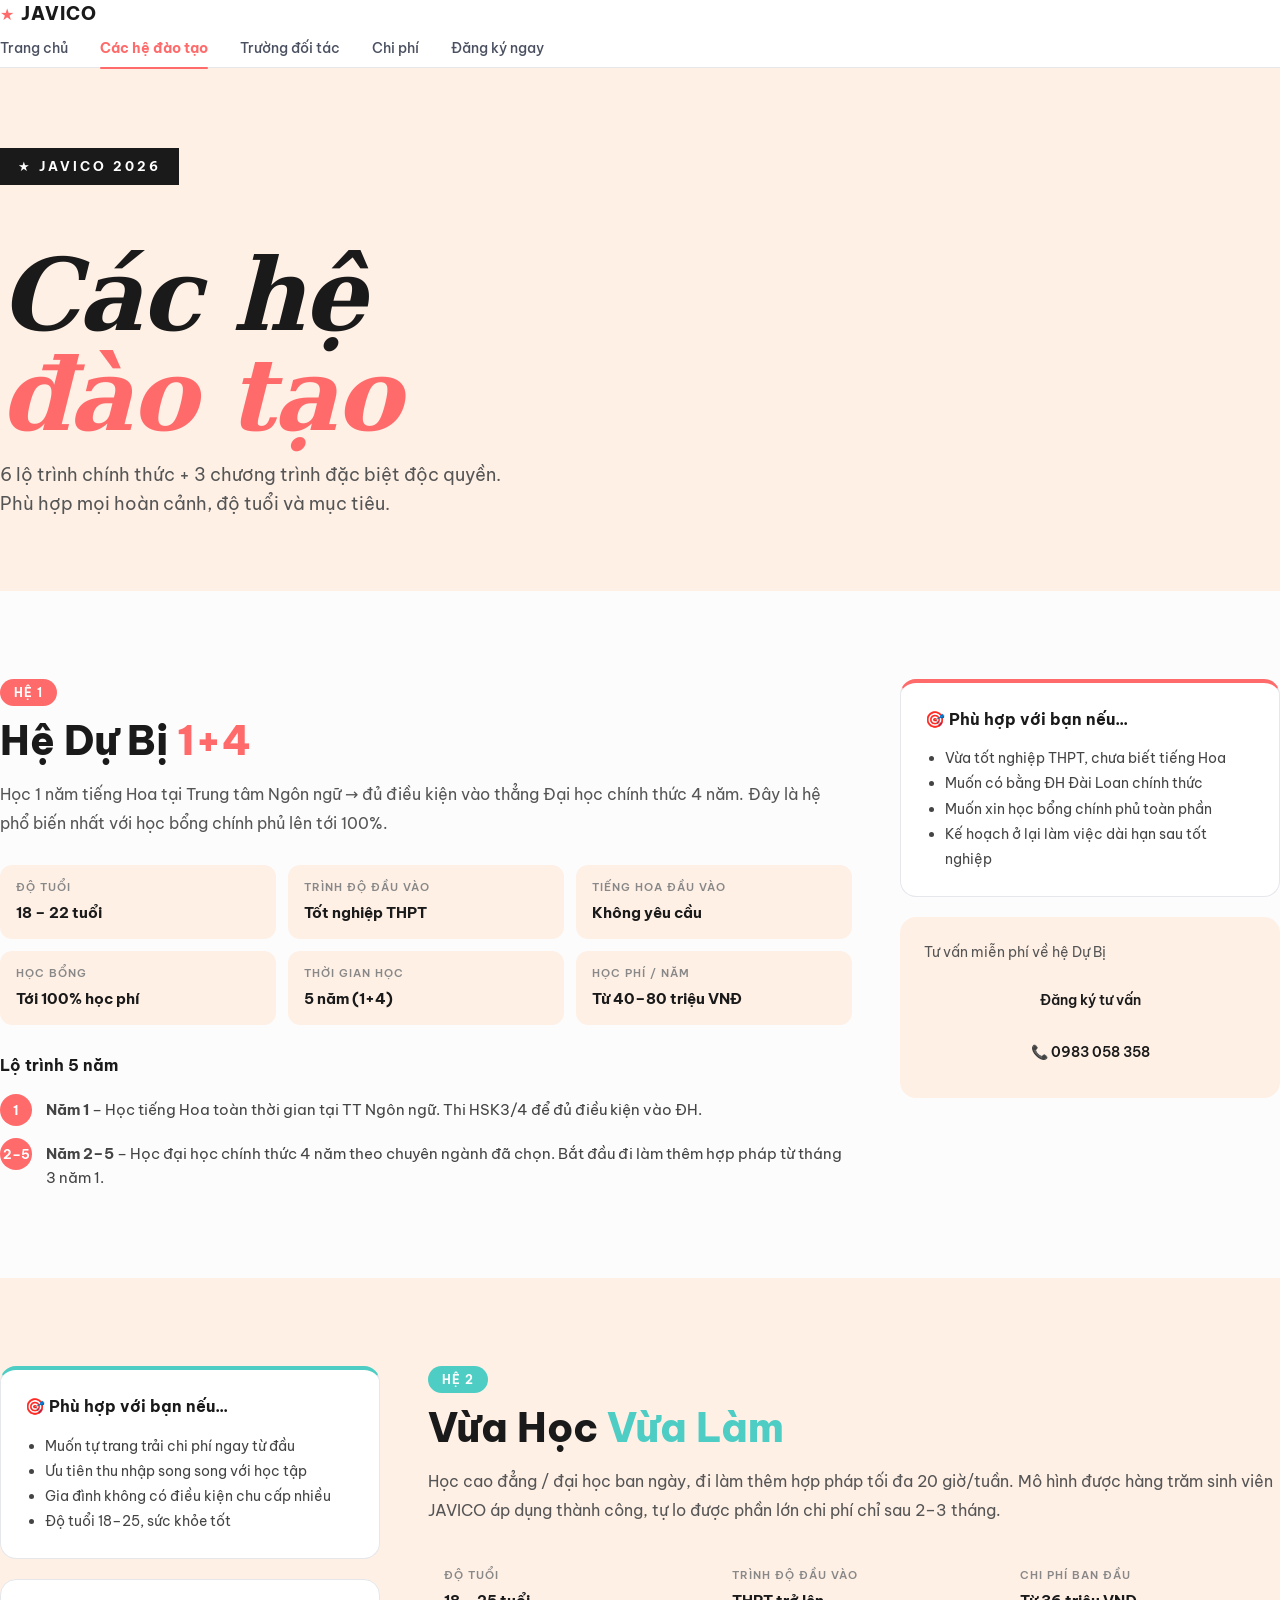
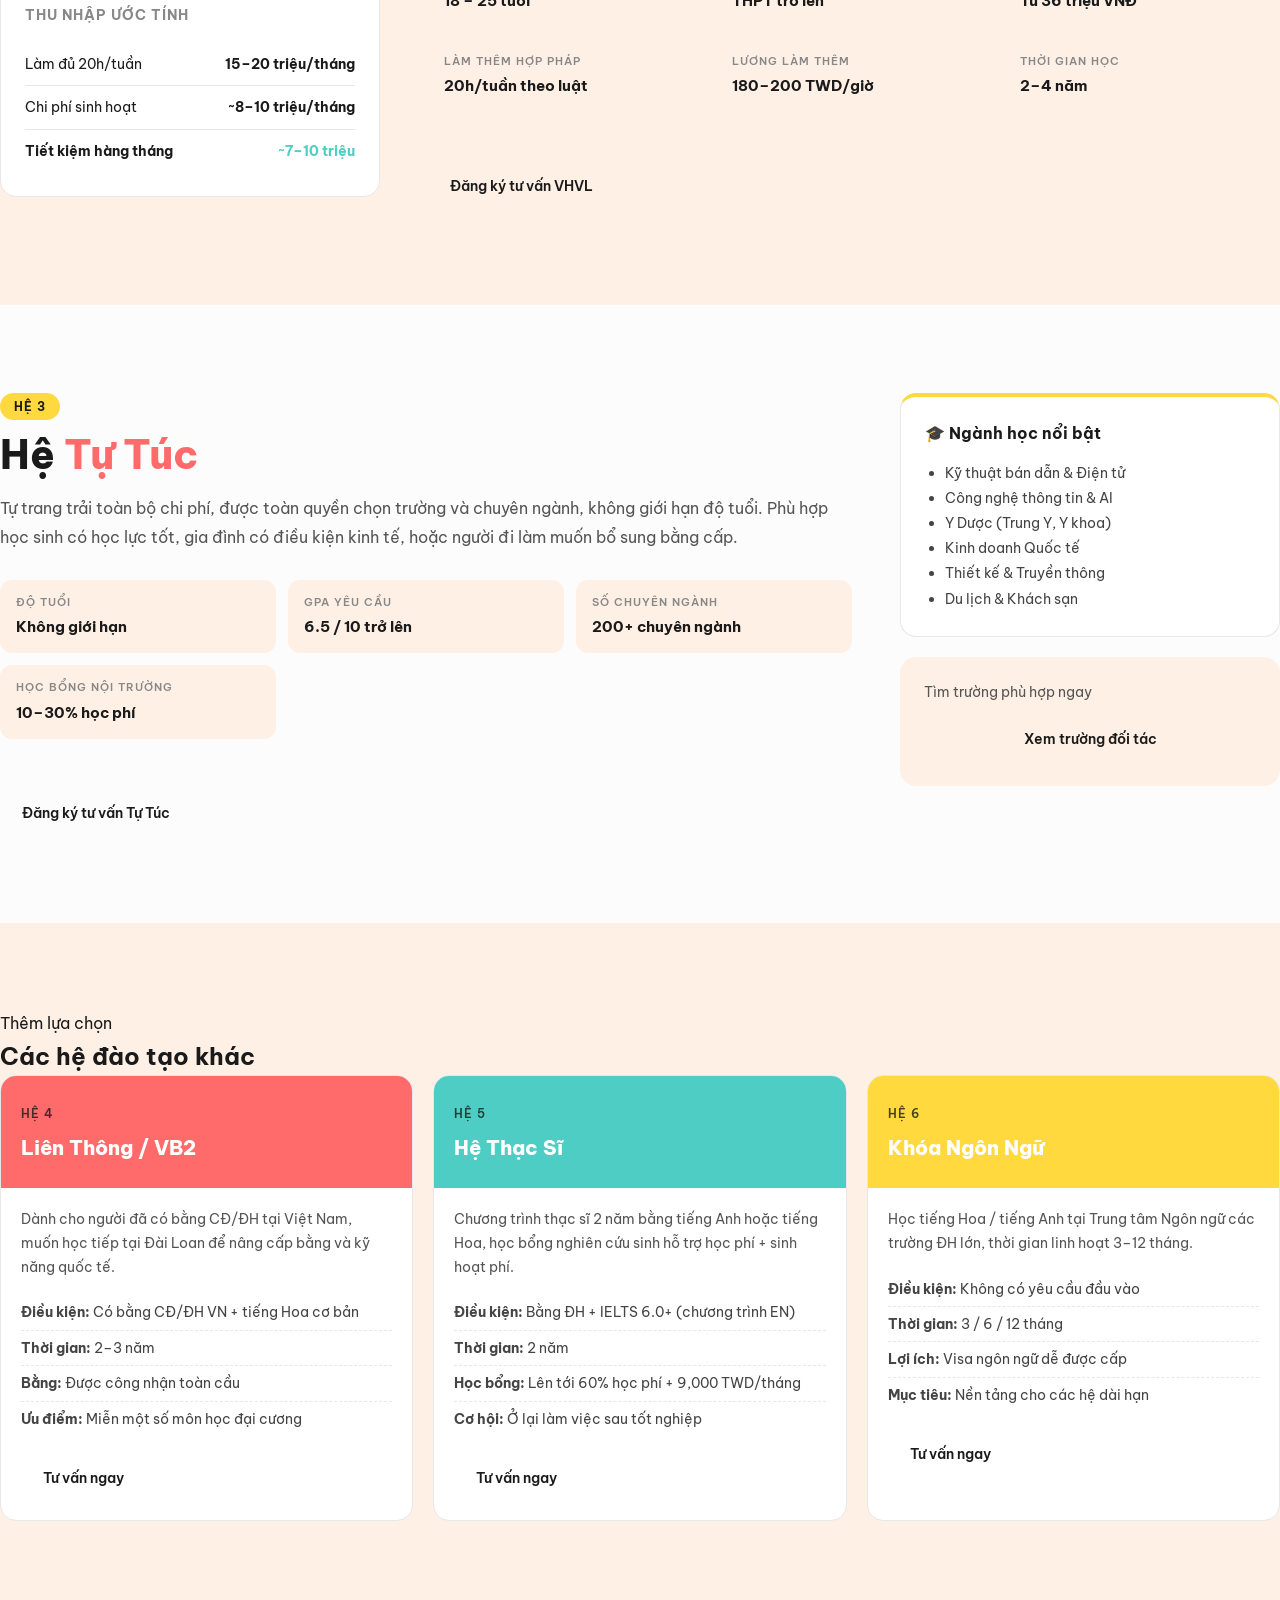
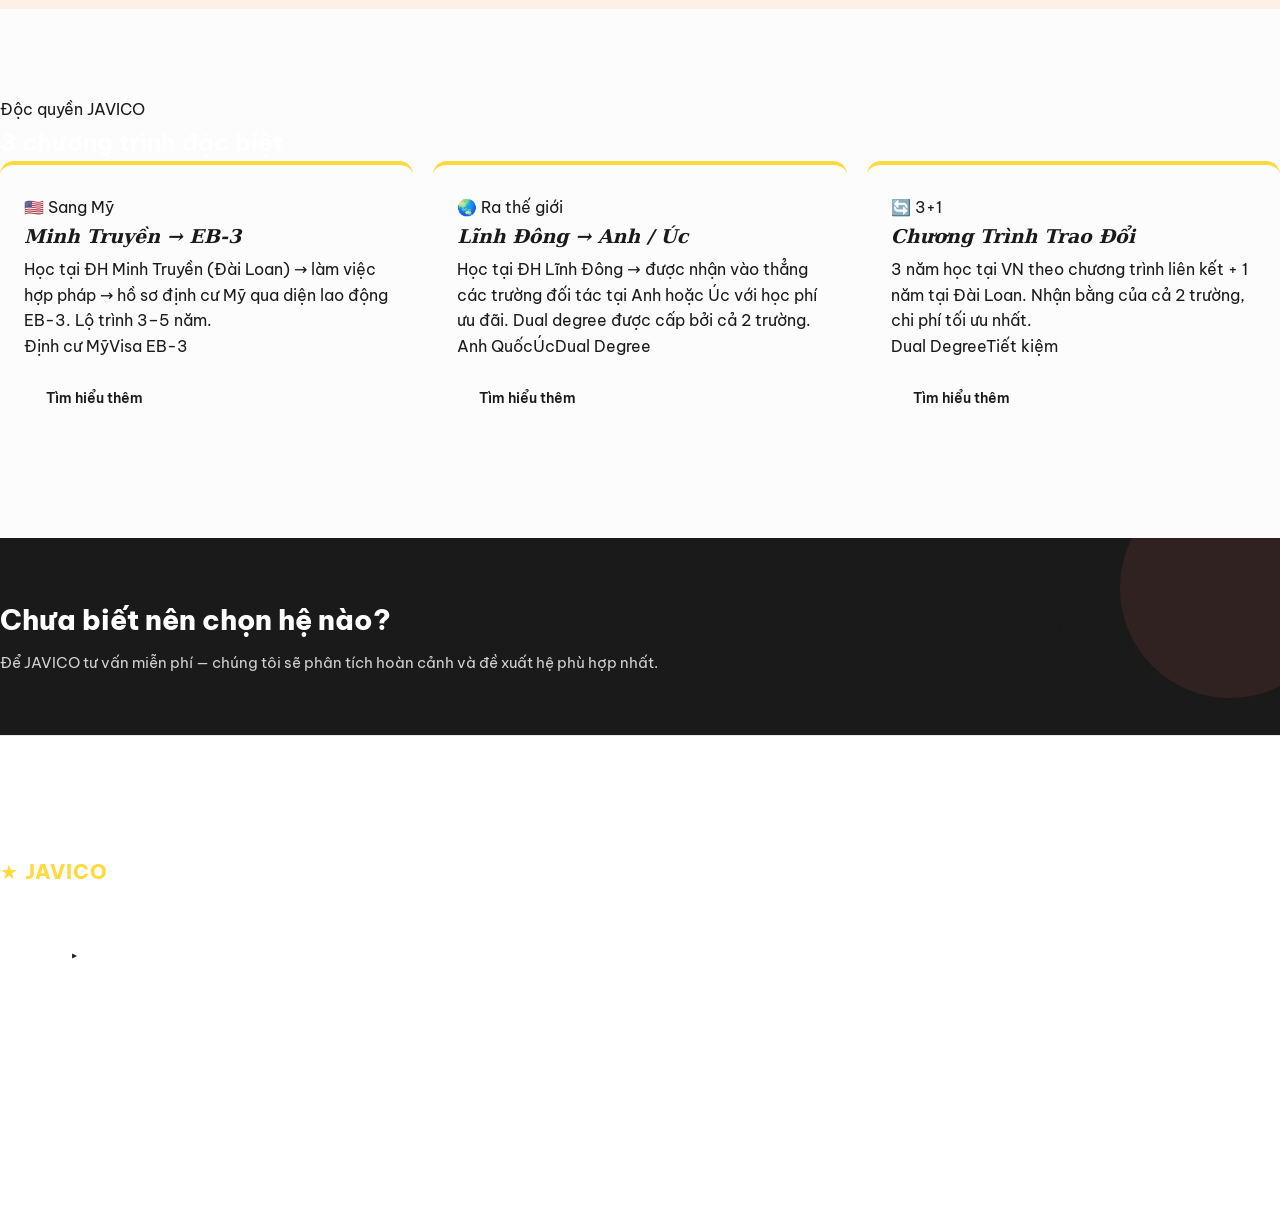
==== cac-he.html @ 0a1f1443 "init: javico tienganh static site" ====
<!DOCTYPE html>
<html lang="vi">
<head>
<meta charset="UTF-8">
<meta name="viewport" content="width=device-width, initial-scale=1.0">
<title>Các Hệ Đào Tạo Du Học Đài Loan – JAVICO</title>
<meta name="description" content="6 hệ đào tạo du học Đài Loan: Dự Bị 1+4, Vừa Học Vừa Làm, Tự Túc, Liên Thông, Thạc Sĩ, Ngôn Ngữ. Tư vấn miễn phí tại JAVICO.">
<link rel="preconnect" href="https://fonts.googleapis.com">
<link rel="preconnect" href="https://fonts.gstatic.com" crossorigin>
<link href="https://fonts.googleapis.com/css2?family=Be+Vietnam+Pro:ital,wght@0,400;0,500;0,600;0,700;0,800;1,700;1,800&display=swap" rel="stylesheet">
<link rel="stylesheet" href="/css/style.css">
</head>
<body>

<header id="site-nav" class="nav"></header>

<!-- PAGE HERO -->
<section class="page-hero">
  <div class="deco-circle deco-coral" style="width:320px;height:320px;opacity:0.35;"></div>
  <div class="deco-circle deco-mint" style="width:260px;height:260px;opacity:0.3;"></div>
  <div class="container page-hero-inner">
    <div class="badge-top">★ JAVICO 2026</div>
    <h1 class="page-hero-title">Các hệ<br><em>đào tạo</em></h1>
    <p class="page-hero-sub">6 lộ trình chính thức + 3 chương trình đặc biệt độc quyền.<br>Phù hợp mọi hoàn cảnh, độ tuổi và mục tiêu.</p>
  </div>
</section>

<!-- ============================================================
     HỆ DỰ BỊ 1+4
============================================================ -->
<section class="section" id="du-bi">
  <div class="container">
    <div class="he-detail-grid">
      <div class="he-detail-content">
        <div class="he-badge" style="background:var(--coral);color:white;">Hệ 1</div>
        <h2 class="he-title">Hệ Dự Bị <span style="color:var(--coral);">1+4</span></h2>
        <p class="he-desc">Học 1 năm tiếng Hoa tại Trung tâm Ngôn ngữ → đủ điều kiện vào thẳng Đại học chính thức 4 năm. Đây là hệ phổ biến nhất với học bổng chính phủ lên tới 100%.</p>

        <div class="he-info-grid">
          <div class="he-info-item">
            <span class="he-info-label">Độ tuổi</span>
            <span class="he-info-val">18 – 22 tuổi</span>
          </div>
          <div class="he-info-item">
            <span class="he-info-label">Trình độ đầu vào</span>
            <span class="he-info-val">Tốt nghiệp THPT</span>
          </div>
          <div class="he-info-item">
            <span class="he-info-label">Tiếng Hoa đầu vào</span>
            <span class="he-info-val">Không yêu cầu</span>
          </div>
          <div class="he-info-item">
            <span class="he-info-label">Học bổng</span>
            <span class="he-info-val">Tới 100% học phí</span>
          </div>
          <div class="he-info-item">
            <span class="he-info-label">Thời gian học</span>
            <span class="he-info-val">5 năm (1+4)</span>
          </div>
          <div class="he-info-item">
            <span class="he-info-label">Học phí / năm</span>
            <span class="he-info-val">Từ 40–80 triệu VNĐ</span>
          </div>
        </div>

        <div class="he-steps">
          <h3>Lộ trình 5 năm</h3>
          <div class="step-list">
            <div class="step-item"><span class="step-num" style="background:var(--coral);">1</span><div><strong>Năm 1</strong> – Học tiếng Hoa toàn thời gian tại TT Ngôn ngữ. Thi HSK3/4 để đủ điều kiện vào ĐH.</div></div>
            <div class="step-item"><span class="step-num" style="background:var(--coral);">2–5</span><div><strong>Năm 2–5</strong> – Học đại học chính thức 4 năm theo chuyên ngành đã chọn. Bắt đầu đi làm thêm hợp pháp từ tháng 3 năm 1.</div></div>
          </div>
        </div>
      </div>

      <div class="he-detail-side">
        <div class="he-highlight-box" style="border-top:4px solid var(--coral);">
          <h3>🎯 Phù hợp với bạn nếu...</h3>
          <ul>
            <li>Vừa tốt nghiệp THPT, chưa biết tiếng Hoa</li>
            <li>Muốn có bằng ĐH Đài Loan chính thức</li>
            <li>Muốn xin học bổng chính phủ toàn phần</li>
            <li>Kế hoạch ở lại làm việc dài hạn sau tốt nghiệp</li>
          </ul>
        </div>
        <div class="he-cta-box">
          <p>Tư vấn miễn phí về hệ Dự Bị</p>
          <a href="/dang-ky.html" class="btn btn-primary btn-block">Đăng ký tư vấn</a>
          <a href="tel:0983058358" class="btn btn-ghost btn-block">📞 0983 058 358</a>
        </div>
      </div>
    </div>
  </div>
</section>

<!-- ============================================================
     HỆ VỪA HỌC VỪALÀM
============================================================ -->
<section class="section section-cream-alt" id="vhvl">
  <div class="container">
    <div class="he-detail-grid he-detail-grid-rev">
      <div class="he-detail-side">
        <div class="he-highlight-box" style="border-top:4px solid var(--mint);">
          <h3>🎯 Phù hợp với bạn nếu...</h3>
          <ul>
            <li>Muốn tự trang trải chi phí ngay từ đầu</li>
            <li>Ưu tiên thu nhập song song với học tập</li>
            <li>Gia đình không có điều kiện chu cấp nhiều</li>
            <li>Độ tuổi 18–25, sức khỏe tốt</li>
          </ul>
        </div>
        <div class="he-income-box">
          <h4>Thu nhập ước tính</h4>
          <div class="income-row"><span>Làm đủ 20h/tuần</span><strong>15–20 triệu/tháng</strong></div>
          <div class="income-row"><span>Chi phí sinh hoạt</span><strong>~8–10 triệu/tháng</strong></div>
          <div class="income-row income-row-net"><span>Tiết kiệm hàng tháng</span><strong style="color:var(--mint);">~7–10 triệu</strong></div>
        </div>
      </div>

      <div class="he-detail-content">
        <div class="he-badge" style="background:var(--mint);color:white;">Hệ 2</div>
        <h2 class="he-title">Vừa Học <span style="color:var(--mint);">Vừa Làm</span></h2>
        <p class="he-desc">Học cao đẳng / đại học ban ngày, đi làm thêm hợp pháp tối đa 20 giờ/tuần. Mô hình được hàng trăm sinh viên JAVICO áp dụng thành công, tự lo được phần lớn chi phí chỉ sau 2–3 tháng.</p>

        <div class="he-info-grid">
          <div class="he-info-item">
            <span class="he-info-label">Độ tuổi</span>
            <span class="he-info-val">18 – 25 tuổi</span>
          </div>
          <div class="he-info-item">
            <span class="he-info-label">Trình độ đầu vào</span>
            <span class="he-info-val">THPT trở lên</span>
          </div>
          <div class="he-info-item">
            <span class="he-info-label">Chi phí ban đầu</span>
            <span class="he-info-val">Từ 36 triệu VNĐ</span>
          </div>
          <div class="he-info-item">
            <span class="he-info-label">Làm thêm hợp pháp</span>
            <span class="he-info-val">20h/tuần theo luật</span>
          </div>
          <div class="he-info-item">
            <span class="he-info-label">Lương làm thêm</span>
            <span class="he-info-val">180–200 TWD/giờ</span>
          </div>
          <div class="he-info-item">
            <span class="he-info-label">Thời gian học</span>
            <span class="he-info-val">2–4 năm</span>
          </div>
        </div>

        <a href="/dang-ky.html" class="btn btn-primary" style="margin-top:24px;">Đăng ký tư vấn VHVL</a>
      </div>
    </div>
  </div>
</section>

<!-- ============================================================
     HỆ TỰ TÚC
============================================================ -->
<section class="section" id="tu-tuc">
  <div class="container">
    <div class="he-detail-grid">
      <div class="he-detail-content">
        <div class="he-badge" style="background:var(--yellow);color:var(--black);">Hệ 3</div>
        <h2 class="he-title">Hệ <span style="color:var(--coral);">Tự Túc</span></h2>
        <p class="he-desc">Tự trang trải toàn bộ chi phí, được toàn quyền chọn trường và chuyên ngành, không giới hạn độ tuổi. Phù hợp học sinh có học lực tốt, gia đình có điều kiện kinh tế, hoặc người đi làm muốn bổ sung bằng cấp.</p>

        <div class="he-info-grid">
          <div class="he-info-item">
            <span class="he-info-label">Độ tuổi</span>
            <span class="he-info-val">Không giới hạn</span>
          </div>
          <div class="he-info-item">
            <span class="he-info-label">GPA yêu cầu</span>
            <span class="he-info-val">6.5 / 10 trở lên</span>
          </div>
          <div class="he-info-item">
            <span class="he-info-label">Số chuyên ngành</span>
            <span class="he-info-val">200+ chuyên ngành</span>
          </div>
          <div class="he-info-item">
            <span class="he-info-label">Học bổng nội trường</span>
            <span class="he-info-val">10–30% học phí</span>
          </div>
        </div>

        <a href="/dang-ky.html" class="btn btn-primary" style="margin-top:24px;">Đăng ký tư vấn Tự Túc</a>
      </div>

      <div class="he-detail-side">
        <div class="he-highlight-box" style="border-top:4px solid var(--yellow);">
          <h3>🎓 Ngành học nổi bật</h3>
          <ul>
            <li>Kỹ thuật bán dẫn & Điện tử</li>
            <li>Công nghệ thông tin & AI</li>
            <li>Y Dược (Trung Y, Y khoa)</li>
            <li>Kinh doanh Quốc tế</li>
            <li>Thiết kế & Truyền thông</li>
            <li>Du lịch & Khách sạn</li>
          </ul>
        </div>
        <div class="he-cta-box">
          <p>Tìm trường phù hợp ngay</p>
          <a href="/truong-doi-tac.html" class="btn btn-outline-dark btn-block">Xem trường đối tác</a>
        </div>
      </div>
    </div>
  </div>
</section>

<!-- ============================================================
     3 HỆ CÒN LẠI – compact layout
============================================================ -->
<section class="section section-cream-alt">
  <div class="container">
    <div class="section-head">
      <div class="section-label">Thêm lựa chọn</div>
      <h2 class="section-title">Các hệ đào tạo khác</h2>
    </div>

    <div class="he-mini-grid">
      <div class="he-mini-card" id="lien-thong">
        <div class="he-mini-top" style="background:var(--coral);">
          <span>Hệ 4</span>
          <h3>Liên Thông / VB2</h3>
        </div>
        <div class="he-mini-body">
          <p>Dành cho người đã có bằng CĐ/ĐH tại Việt Nam, muốn học tiếp tại Đài Loan để nâng cấp bằng và kỹ năng quốc tế.</p>
          <ul>
            <li><strong>Điều kiện:</strong> Có bằng CĐ/ĐH VN + tiếng Hoa cơ bản</li>
            <li><strong>Thời gian:</strong> 2–3 năm</li>
            <li><strong>Bằng:</strong> Được công nhận toàn cầu</li>
            <li><strong>Ưu điểm:</strong> Miễn một số môn học đại cương</li>
          </ul>
          <a href="/dang-ky.html" class="btn btn-ghost">Tư vấn ngay</a>
        </div>
      </div>

      <div class="he-mini-card" id="thac-si">
        <div class="he-mini-top" style="background:var(--mint);">
          <span>Hệ 5</span>
          <h3>Hệ Thạc Sĩ</h3>
        </div>
        <div class="he-mini-body">
          <p>Chương trình thạc sĩ 2 năm bằng tiếng Anh hoặc tiếng Hoa, học bổng nghiên cứu sinh hỗ trợ học phí + sinh hoạt phí.</p>
          <ul>
            <li><strong>Điều kiện:</strong> Bằng ĐH + IELTS 6.0+ (chương trình EN)</li>
            <li><strong>Thời gian:</strong> 2 năm</li>
            <li><strong>Học bổng:</strong> Lên tới 60% học phí + 9,000 TWD/tháng</li>
            <li><strong>Cơ hội:</strong> Ở lại làm việc sau tốt nghiệp</li>
          </ul>
          <a href="/dang-ky.html" class="btn btn-ghost">Tư vấn ngay</a>
        </div>
      </div>

      <div class="he-mini-card" id="ngon-ngu">
        <div class="he-mini-top" style="background:var(--yellow); color:var(--black);">
          <span>Hệ 6</span>
          <h3>Khóa Ngôn Ngữ</h3>
        </div>
        <div class="he-mini-body">
          <p>Học tiếng Hoa / tiếng Anh tại Trung tâm Ngôn ngữ các trường ĐH lớn, thời gian linh hoạt 3–12 tháng.</p>
          <ul>
            <li><strong>Điều kiện:</strong> Không có yêu cầu đầu vào</li>
            <li><strong>Thời gian:</strong> 3 / 6 / 12 tháng</li>
            <li><strong>Lợi ích:</strong> Visa ngôn ngữ dễ được cấp</li>
            <li><strong>Mục tiêu:</strong> Nền tảng cho các hệ dài hạn</li>
          </ul>
          <a href="/dang-ky.html" class="btn btn-ghost">Tư vấn ngay</a>
        </div>
      </div>
    </div>
  </div>
</section>

<!-- ============================================================
     3 CHƯƠNG TRÌNH ĐẶC BIỆT
============================================================ -->
<section class="section section-special" id="dac-biet">
  <div class="container">
    <div class="section-head section-head-light">
      <div class="section-label section-label-light">Độc quyền JAVICO</div>
      <h2 class="section-title" style="color:white;">3 chương trình đặc biệt</h2>
    </div>

    <div class="special-grid">
      <div class="special-card">
        <div class="special-badge">🇺🇸 Sang Mỹ</div>
        <h3>Minh Truyền → EB-3</h3>
        <p>Học tại ĐH Minh Truyền (Đài Loan) → làm việc hợp pháp → hồ sơ định cư Mỹ qua diện lao động EB-3. Lộ trình 3–5 năm.</p>
        <div class="special-tags"><span>Định cư Mỹ</span><span>Visa EB-3</span></div>
        <a href="/dang-ky.html" class="btn btn-outline-light" style="margin-top:16px;">Tìm hiểu thêm</a>
      </div>

      <div class="special-card special-card-featured">
        <div class="special-badge">🌏 Ra thế giới</div>
        <h3>Lĩnh Đông → Anh / Úc</h3>
        <p>Học tại ĐH Lĩnh Đông → được nhận vào thẳng các trường đối tác tại Anh hoặc Úc với học phí ưu đãi. Dual degree được cấp bởi cả 2 trường.</p>
        <div class="special-tags"><span>Anh Quốc</span><span>Úc</span><span>Dual Degree</span></div>
        <a href="/dang-ky.html" class="btn btn-yellow" style="margin-top:16px;">Tìm hiểu thêm</a>
      </div>

      <div class="special-card">
        <div class="special-badge">🔄 3+1</div>
        <h3>Chương Trình Trao Đổi</h3>
        <p>3 năm học tại VN theo chương trình liên kết + 1 năm tại Đài Loan. Nhận bằng của cả 2 trường, chi phí tối ưu nhất.</p>
        <div class="special-tags"><span>Dual Degree</span><span>Tiết kiệm</span></div>
        <a href="/dang-ky.html" class="btn btn-outline-light" style="margin-top:16px;">Tìm hiểu thêm</a>
      </div>
    </div>
  </div>
</section>

<!-- CTA -->
<section class="cta-bar">
  <div class="container">
    <div class="cta-bar-inner">
      <div class="cta-bar-text">
        <h2>Chưa biết nên chọn hệ nào?</h2>
        <p>Để JAVICO tư vấn miễn phí — chúng tôi sẽ phân tích hoàn cảnh và đề xuất hệ phù hợp nhất.</p>
      </div>
      <div class="cta-bar-actions">
        <a href="/dang-ky.html" class="btn btn-yellow">Tư vấn miễn phí</a>
        <a href="https://zalo.me/0983058358" target="_blank" class="btn btn-outline-mint">Chat Zalo ngay</a>
      </div>
    </div>
  </div>
</section>

<footer id="site-footer" class="footer"></footer>

<a href="/dang-ky.html" class="fab" id="fab-register" title="Đăng ký tư vấn">
  <svg width="22" height="22" viewBox="0 0 24 24" fill="none" stroke="currentColor" stroke-width="2.5"><path d="M20 21v-2a4 4 0 0 0-4-4H8a4 4 0 0 0-4 4v2"/><circle cx="12" cy="7" r="4"/></svg>
  <span>Đăng ký</span>
</a>

<script src="/js/main.js"></script>
</body>
</html>
---- css/style.css ----
/* =====================================================
   JAVICO — Du Học Đài Loan 2026
   Design: Vibrant Youth × Be Vietnam Pro
   ===================================================== */

:root {
  --cream:   #FFF0E6;
  --coral:   #FF6B6B;
  --coral-2: #E85555;
  --mint:    #4ECDC4;
  --yellow:  #FFD93D;
  --black:   #1A1A1A;
  --ink:     #1A1A1A;
  --muted:   #6B7280;
  --line:    #E5E7EB;
  --bg:      #FCFCFD;
  --green:   #10B981;
  --font-serif: Georgia, 'DejaVu Serif', serif;
  --font-sans:  'Be Vietnam Pro', system-ui, -apple-system, sans-serif;
}

*, *::before, *::after { box-sizing: border-box; margin: 0; padding: 0; }
html { scroll-behavior: smooth; }
body { font-family: var(--font-sans); background: var(--bg); color: var(--ink); -webkit-font-smoothing: antialiased; line-height: 1.6; }
img { max-width: 100%; display: block; }
a { color: inherit; text-decoration: none; }

.wrap { max-width: 1180px; margin: 0 auto; padding: 0 24px; }

/* ── BUTTONS ── */
.btn {
  display: inline-flex; align-items: center; gap: 8px;
  padding: 11px 22px; border-radius: 8px; font-size: 14px;
  font-weight: 600; cursor: pointer; border: 0;
  font-family: var(--font-sans); transition: transform .15s, box-shadow .15s, background .15s;
  white-space: nowrap;
}
.btn-outline { background: #fff; color: var(--ink); border: 1.5px solid var(--line); }
.btn-outline:hover { border-color: var(--ink); }
.btn-coral  { background: var(--coral); color: #fff; }
.btn-coral:hover { background: var(--coral-2); box-shadow: 0 8px 20px -8px rgba(255,107,107,.55); }
.btn-black  { background: var(--black); color: var(--yellow); }
.btn-black:hover { background: #333; }
.btn-ghost-coral { background: #fff; color: var(--coral); border: 1.5px solid var(--coral); }
.btn-ghost-coral:hover { background: var(--coral); color: #fff; }
.btn-lg { padding: 14px 26px; font-size: 15px; border-radius: 10px; }

/* ── NAV ── */
.nav { background: #fff; border-bottom: 1px solid var(--line); position: sticky; top: 0; z-index: 100; }
.nav-in { display: flex; align-items: center; justify-content: space-between; height: 76px; gap: 28px; }
.brand { display: flex; align-items: center; gap: 12px; }
.logo-box {
  width: 42px; height: 42px; background: var(--coral);
  display: grid; place-items: center; border-radius: 10px; color: #fff; flex-shrink: 0;
}
.brand-name { font-size: 13px; font-weight: 700; line-height: 1.25; color: var(--ink); }
.nav-links { display: flex; gap: 32px; font-size: 14px; font-weight: 500; }
.nav-links a { color: #4a5060; padding: 8px 0; position: relative; transition: color .15s; }
.nav-links a.active { color: var(--coral); font-weight: 700; }
.nav-links a.active::after { content: ''; position: absolute; left: 0; right: 0; bottom: -2px; height: 2px; background: var(--coral); border-radius: 2px; }
.nav-links a:not(.active):hover { color: var(--ink); }
.nav-cta { display: flex; gap: 10px; align-items: center; }
.burger {
  display: none; width: 42px; height: 42px; border-radius: 8px;
  background: #fff; border: 1.5px solid var(--line); align-items: center;
  justify-content: center; cursor: pointer; flex-direction: column; gap: 5px; padding: 0;
}
.burger span { display: block; width: 18px; height: 2px; background: var(--ink); border-radius: 2px; transition: transform .25s, opacity .2s; }
.burger.open span:nth-child(1) { transform: translateY(7px) rotate(45deg); }
.burger.open span:nth-child(2) { opacity: 0; }
.burger.open span:nth-child(3) { transform: translateY(-7px) rotate(-45deg); }
.mobile-menu { display: none; background: #fff; border-top: 1px solid var(--line); padding: 12px 24px 20px; }
.mobile-menu.open { display: block; }
.mobile-menu a { display: block; padding: 12px 0; font-size: 15px; font-weight: 500; color: #4a5060; border-bottom: 1px solid var(--line); }
.mobile-menu a.active { color: var(--coral); font-weight: 700; }
.mobile-menu a:last-of-type { border-bottom: 0; }
.mobile-menu .mm-cta { display: flex; gap: 10px; margin-top: 16px; }
.mobile-menu .mm-cta .btn { flex: 1; justify-content: center; }

/* ── HERO (Vibrant Youth) ── */
.hero {
  background: var(--cream);
  position: relative; overflow: hidden;
  padding: 80px 0 72px;
}
.deco-circle {
  position: absolute; border-radius: 50%; pointer-events: none;
}
.deco-coral-tr { width: 420px; height: 420px; background: var(--coral); top: -100px; right: -100px; }
.deco-yellow-tr { width: 70px; height: 70px; background: var(--yellow); top: 260px; right: 55px; }
.deco-mint-bl  { width: 300px; height: 300px; background: var(--mint); bottom: -120px; left: -70px; }
.deco-coral-sm { width: 36px; height: 36px; background: var(--coral); opacity: .4; bottom: 160px; left: 80px; }
.deco-yellow-br { width: 80px; height: 80px; background: var(--yellow); opacity: .65; bottom: -24px; right: 110px; }

.hero-inner { position: relative; z-index: 2; max-width: 800px; }

.badge-top {
  display: inline-block; background: var(--black); color: #fff;
  font-size: 13px; font-weight: 700; letter-spacing: 3px;
  padding: 8px 18px; margin-bottom: 40px;
  text-transform: uppercase;
}

.hero-title {
  font-family: var(--font-serif);
  font-size: clamp(68px, 9.5vw, 148px);
  font-weight: 800; font-style: italic;
  line-height: 1.0; letter-spacing: -4px;
  color: var(--black); margin: 0;
}
.hero-title .coral { color: var(--coral); }

.wavy-line { display: block; width: min(780px, 88vw); height: 16px; margin: -6px 0 0; }

.hero-sub {
  font-size: clamp(17px, 2vw, 26px); font-weight: 500;
  color: var(--black); line-height: 1.6; margin: 28px 0 36px;
}

/* Sticker pills */
.stickers { display: flex; flex-wrap: wrap; gap: 14px; margin-bottom: 44px; }
.sticker {
  display: inline-flex; align-items: center; justify-content: center;
  font-family: var(--font-sans); font-weight: 700;
  padding: 12px 26px; border-radius: 40px;
  font-size: clamp(15px, 1.8vw, 21px); text-decoration: none;
}
.sticker-yellow { background: var(--yellow); color: var(--black); transform: rotate(-3deg); }
.sticker-mint   { background: var(--mint); color: #fff; transform: rotate(2deg); }
.sticker-coral  { background: var(--coral); color: #fff; transform: rotate(-2deg); }
.sticker:hover  { transform: rotate(0) scale(1.04); }

/* 6 hệ mini list */
.he-list { font-family: var(--font-sans); }
.he-list-label { font-size: 14px; font-weight: 700; letter-spacing: 3px; text-transform: uppercase; color: var(--black); margin-bottom: 14px; }
.he-list-grid { display: grid; grid-template-columns: repeat(3, 1fr); gap: 6px 32px; max-width: 600px; }
.he-list-grid span { font-size: 16px; font-weight: 600; color: var(--black); }

/* ── STATS BAR ── */
.stats-bar { background: var(--black); padding: 40px 0; }
.stats-grid { display: grid; grid-template-columns: repeat(4, 1fr); gap: 0; }
.stat-item {
  display: flex; gap: 16px; align-items: center; justify-content: center;
  padding: 12px 20px; border-right: 1px solid rgba(255,255,255,.1);
}
.stat-item:last-child { border-right: 0; }
.stat-icon {
  width: 46px; height: 46px; background: rgba(255,255,255,.1);
  border-radius: 10px; display: grid; place-items: center; flex-shrink: 0;
}
.stat-n { font-size: 26px; font-weight: 800; color: #fff; line-height: 1; }
.stat-l { font-size: 12px; color: rgba(255,255,255,.6); margin-top: 4px; line-height: 1.3; }

/* ── SECTIONS ── */
.section { padding: 88px 0; }
.section-cream { background: var(--cream); }
.section-white { background: #fff; }
.section-light { background: #fafbfc; }
.section-coral { background: var(--coral); }
.section-black { background: var(--black); }

.sec-head { text-align: center; margin-bottom: 56px; }
.sec-eyebrow { font-size: 12px; font-weight: 700; letter-spacing: 3px; text-transform: uppercase; color: var(--coral); margin-bottom: 10px; }
.sec-title {
  font-family: var(--font-serif); font-size: clamp(28px, 4vw, 44px);
  font-weight: 800; font-style: italic; color: var(--black); line-height: 1.2; margin-bottom: 12px;
}
.sec-title .coral { color: var(--coral); }
.sec-title .mint  { color: var(--mint); }
.sec-title .yellow { color: var(--yellow); }
.sec-sub { font-size: 16px; color: var(--muted); max-width: 560px; margin: 0 auto; line-height: 1.7; }

/* ── FEATURE CARDS ── */
.feat-bar {
  background: #fff; border-radius: 20px;
  box-shadow: 0 20px 56px -24px rgba(26,26,26,.14), 0 2px 6px rgba(26,26,26,.04);
  display: grid; grid-template-columns: repeat(4, 1fr);
  margin-top: -56px; position: relative; z-index: 5;
}
.feat-item { padding: 32px 24px; text-align: center; border-right: 1px solid var(--line); }
.feat-item:last-child { border-right: 0; }
.feat-ic {
  width: 60px; height: 60px; background: #FFF0E6;
  border-radius: 14px; display: grid; place-items: center;
  margin: 0 auto 16px; color: var(--coral);
}
.feat-item h3 { font-size: 16px; font-weight: 700; margin-bottom: 6px; }
.feat-item p { font-size: 13px; color: var(--muted); line-height: 1.6; }

/* ── PROGRAM CARDS (6 hệ) ── */
.prog-grid { display: grid; grid-template-columns: repeat(3, 1fr); gap: 20px; }
.prog-card {
  background: var(--cream); border-radius: 14px; padding: 26px 22px;
  border-left: 5px solid var(--coral); transition: transform .2s, box-shadow .2s;
}
.prog-card:hover { transform: translateY(-4px); box-shadow: 0 16px 40px -16px rgba(255,107,107,.18); }
.prog-card.mint-border { border-left-color: var(--mint); }
.prog-card.yellow-border { border-left-color: var(--yellow); }
.prog-num { font-size: 11px; font-weight: 700; letter-spacing: 3px; text-transform: uppercase; margin-bottom: 8px; }
.prog-num.coral { color: var(--coral); }
.prog-num.mint  { color: var(--mint); }
.prog-num.yellow { color: #c9a000; }
.prog-card h3 {
  font-family: var(--font-serif); font-size: 20px;
  font-weight: 800; font-style: italic; color: var(--black); margin: 0 0 4px;
}
.prog-card .sub { font-size: 12px; color: var(--muted); font-weight: 600; margin-bottom: 14px; }
.prog-ul { list-style: none; font-size: 14px; color: #333; line-height: 1.95; }
.prog-ul li::before { content: '✦ '; color: var(--coral); font-size: 11px; }
.prog-card.mint-border .prog-ul li::before { color: var(--mint); }
.prog-card.yellow-border .prog-ul li::before { color: #c9a000; }
.prog-card .tag-hot {
  display: inline-block; background: var(--coral); color: #fff;
  font-size: 10px; font-weight: 700; padding: 2px 10px; border-radius: 20px;
  margin-left: 8px; letter-spacing: 1px; vertical-align: middle;
}
.prog-cta { margin-top: 18px; }
.prog-cta a {
  font-size: 13px; font-weight: 700; color: var(--coral);
  display: inline-flex; align-items: center; gap: 4px;
}
.prog-cta a:hover { gap: 8px; }

/* ── SPECIAL PROGRAMS (coral bg) ── */
.special-grid { display: grid; grid-template-columns: repeat(3, 1fr); gap: 20px; position: relative; z-index: 2; }
.special-card {
  background: rgba(255,255,255,.12); border-radius: 14px; padding: 30px 24px;
  border-top: 4px solid var(--yellow); backdrop-filter: blur(2px);
}
.special-card.mint-top { border-top-color: var(--mint); }
.special-card.white-top { border-top-color: rgba(255,255,255,.6); }
.special-flag { font-size: 36px; margin-bottom: 12px; }
.special-card h3 {
  font-family: var(--font-serif); font-size: 19px; font-weight: 800;
  font-style: italic; margin: 0 0 6px;
}
.special-card h3.yellow { color: var(--yellow); }
.special-card h3.mint   { color: var(--mint); }
.special-card h3.white  { color: #fff; }
.special-card .sub2 { font-size: 12px; color: rgba(255,255,255,.68); margin-bottom: 14px; }
.special-ul { list-style: none; font-size: 14px; color: #fff; line-height: 2.1; }
.special-ul li::before { content: '✦ '; font-size: 11px; opacity: .7; }

/* ── SCHOOL CARDS ── */
.school-grid { display: grid; grid-template-columns: repeat(3, 1fr); gap: 20px; }
.school-card {
  background: #fff; border-radius: 14px; padding: 26px 22px;
  border-top: 5px solid var(--coral); box-shadow: 0 4px 20px -8px rgba(26,26,26,.1);
  transition: transform .2s, box-shadow .2s;
}
.school-card:hover { transform: translateY(-3px); box-shadow: 0 12px 32px -12px rgba(26,26,26,.14); }
.school-card.mint-top  { border-top-color: var(--mint); }
.school-card.yellow-top { border-top-color: var(--yellow); }
.school-card.purple-top { border-top-color: #8E44AD; }
.school-card.orange-top { border-top-color: #E67E22; }
.school-badge {
  display: inline-block; font-size: 10px; font-weight: 700; letter-spacing: 2px;
  text-transform: uppercase; padding: 3px 12px; border-radius: 20px; margin-bottom: 12px;
}
.badge-coral  { background: var(--coral); color: #fff; }
.badge-mint   { background: var(--mint); color: #fff; }
.badge-yellow { background: var(--yellow); color: var(--black); }
.badge-purple { background: #8E44AD; color: #fff; }
.badge-orange { background: #E67E22; color: #fff; }
.school-card h3 {
  font-family: var(--font-serif); font-size: 21px; font-weight: 800;
  font-style: italic; color: var(--black); margin: 0 0 3px;
}
.school-loc { font-size: 12px; color: var(--muted); margin-bottom: 16px; }
.school-ul { list-style: none; font-size: 14px; color: #333; line-height: 1.95; }
.school-ul li { border-bottom: 1px dashed var(--line); padding: 5px 0; }
.school-ul li:last-child { border-bottom: 0; }
.school-ul li::before { content: '✦ '; color: var(--coral); font-size: 11px; }
.school-card.mint-top  .school-ul li::before { color: var(--mint); }
.school-card.yellow-top .school-ul li::before { color: #c9a000; }

/* ── MAJOR PILLS ── */
.major-grid { display: flex; flex-wrap: wrap; justify-content: center; gap: 12px; max-width: 860px; margin: 0 auto; }
.major-pill {
  display: inline-flex; align-items: center; gap: 6px;
  font-size: 14px; font-weight: 600; padding: 10px 20px; border-radius: 30px; cursor: default;
}
.mp-coral  { background: #FFF0E6; border: 2px solid var(--coral); color: var(--coral); }
.mp-mint   { background: #e8faf9; border: 2px solid var(--mint); color: #2aa09a; }
.mp-yellow { background: #fffbea; border: 2px solid var(--yellow); color: #9a7a00; }

/* ── PRICING CARDS ── */
.price-grid { display: grid; grid-template-columns: repeat(3, 1fr); gap: 20px; }
.price-card {
  border-radius: 16px; padding: 30px 24px; position: relative; overflow: hidden;
  transition: transform .2s, box-shadow .2s;
}
.price-card:hover { transform: translateY(-4px); box-shadow: 0 20px 44px -16px rgba(26,26,26,.15); }
.price-card.light { background: #fff; border: 2px solid var(--line); }
.price-card.featured { background: var(--black); color: #fff; }
.price-card.featured * { color: #fff; }
.price-label { font-size: 11px; font-weight: 700; letter-spacing: 3px; text-transform: uppercase; margin-bottom: 12px; }
.price-label.coral  { color: var(--coral); }
.price-label.yellow { color: var(--yellow); }
.price-name { font-size: 17px; font-weight: 700; margin-bottom: 10px; color: var(--black); }
.price-card.featured .price-name { color: var(--yellow); }
.price-amount { font-size: 32px; font-weight: 900; color: var(--coral); line-height: 1; margin-bottom: 16px; }
.price-card.featured .price-amount { color: #fff; }
.price-desc { font-size: 13px; color: var(--muted); line-height: 1.65; margin-bottom: 16px; }
.price-card.featured .price-desc { color: rgba(255,255,255,.65); }
.price-ul { list-style: none; font-size: 13px; line-height: 1.9; }
.price-ul li::before { content: '✓ '; color: var(--mint); font-weight: 700; }
.price-card.featured .price-ul li::before { color: var(--mint); }
.popular-badge {
  position: absolute; top: -10px; left: 20px;
  background: var(--yellow); color: var(--black);
  font-size: 11px; font-weight: 800; padding: 4px 14px; border-radius: 20px;
  letter-spacing: 1px; transform: rotate(-1.5deg);
}

/* ── WHY SECTION ── */
.why-grid { display: grid; grid-template-columns: 1fr 1fr; gap: 64px; align-items: start; }
.why-list { list-style: none; }
.why-item { display: flex; gap: 14px; align-items: flex-start; padding: 14px 0; font-size: 15px; color: #374151; border-bottom: 1px solid var(--line); }
.why-item:last-child { border-bottom: 0; }
.why-chk { width: 24px; height: 24px; border-radius: 50%; background: var(--coral); display: grid; place-items: center; color: #fff; flex-shrink: 0; font-size: 12px; font-weight: 700; }

/* ── FAQ ── */
.faq-list { max-width: 780px; margin: 0 auto; }
.faq-item { border-bottom: 1px solid var(--line); }
.faq-q {
  width: 100%; text-align: left; background: none; border: 0; cursor: pointer;
  padding: 20px 0; font-family: var(--font-sans); font-size: 16px; font-weight: 600;
  color: var(--black); display: flex; justify-content: space-between; align-items: center; gap: 16px;
}
.faq-q .arrow { font-size: 18px; color: var(--coral); transition: transform .25s; flex-shrink: 0; }
.faq-item.open .faq-q .arrow { transform: rotate(45deg); }
.faq-a { font-size: 15px; color: #4b5160; line-height: 1.75; padding: 0 0 20px; display: none; }
.faq-item.open .faq-a { display: block; }

/* ── CTA FOOTER BAR ── */
.cta-bar { background: var(--black); padding: 60px 0; position: relative; overflow: hidden; }
.cta-bar::before {
  content: ''; position: absolute; top: -60px; right: -60px;
  width: 220px; height: 220px; border-radius: 50%; background: rgba(255,107,107,.1);
}
.cta-inner { display: grid; grid-template-columns: 1fr auto; gap: 48px; align-items: center; }
.cta-eyebrow { font-size: 12px; font-weight: 700; letter-spacing: 3px; text-transform: uppercase; color: var(--muted); margin-bottom: 10px; }
.cta-title {
  font-family: var(--font-serif); font-size: clamp(24px, 3.5vw, 40px);
  font-weight: 800; font-style: italic; color: #fff; line-height: 1.2; margin-bottom: 12px;
}
.cta-title .yellow { color: var(--yellow); }
.cta-sub { font-size: 15px; color: rgba(255,255,255,.7); line-height: 1.65; margin-bottom: 28px; }
.cta-btns { display: flex; flex-wrap: wrap; gap: 12px; }
.cta-contact { text-align: right; }
.cta-contact .hot-label { font-size: 12px; color: var(--muted); letter-spacing: 1px; text-transform: uppercase; margin-bottom: 6px; }
.cta-contact .hotline { font-size: 26px; font-weight: 800; color: var(--yellow); display: block; margin-bottom: 4px; }
.cta-contact .hotline2 { font-size: 20px; font-weight: 700; color: #fff; display: block; margin-bottom: 14px; }
.cta-contact .site-link { font-size: 14px; color: rgba(255,255,255,.7); }
.cta-contact .site-link a { color: #fff; font-weight: 600; }
.cta-contact .site-link a:hover { color: var(--yellow); }

/* ── FOOTER ── */
.footer { background: #fff; border-top: 1px solid var(--line); padding: 64px 0 28px; }
.foot-grid { display: grid; grid-template-columns: 1.6fr 1fr 1fr 1fr; gap: 40px; }
.foot-brand-desc { font-size: 13px; color: var(--muted); margin-top: 14px; line-height: 1.7; max-width: 280px; }
.foot-soc { display: flex; gap: 10px; margin-top: 20px; }
.foot-soc a {
  width: 36px; height: 36px; border-radius: 8px; background: #F2F3F5;
  display: grid; place-items: center; color: var(--muted); font-size: 14px;
  transition: background .15s, color .15s;
}
.foot-soc a:hover { background: var(--coral); color: #fff; }
.foot-col h5 { font-size: 14px; font-weight: 700; margin-bottom: 16px; }
.foot-col a { display: block; font-size: 13px; color: var(--muted); padding: 6px 0; transition: color .15s; }
.foot-col a:hover { color: var(--coral); }
.foot-contact .ci { display: flex; gap: 10px; align-items: center; font-size: 13px; color: #4b5160; padding: 6px 0; }
.foot-contact .ci svg { flex-shrink: 0; color: var(--coral); }
.foot-bottom { margin-top: 48px; padding-top: 20px; border-top: 1px solid var(--line); display: flex; justify-content: space-between; align-items: center; font-size: 12px; color: var(--muted); }

/* ── PAGE HERO (inner pages) ── */
.page-hero { background: var(--cream); padding: 64px 0 56px; position: relative; overflow: hidden; }
.page-hero .deco-coral-tr { width: 280px; height: 280px; top: -60px; right: -60px; }
.page-hero .deco-mint-bl { width: 180px; height: 180px; bottom: -60px; left: -40px; }
.page-hero-inner { position: relative; z-index: 2; }
.page-hero-label { font-size: 12px; font-weight: 700; letter-spacing: 3px; text-transform: uppercase; color: var(--coral); margin-bottom: 12px; }
.page-hero-title {
  font-family: var(--font-serif); font-size: clamp(36px, 5vw, 60px);
  font-weight: 800; font-style: italic; color: var(--black); line-height: 1.1; margin-bottom: 16px;
}
.page-hero-title .coral { color: var(--coral); }
.page-hero-sub { font-size: 17px; color: #4b5160; max-width: 560px; line-height: 1.7; }

/* ── FORM ── */
.form-card { background: #fff; border-radius: 16px; box-shadow: 0 12px 40px -16px rgba(26,26,26,.12); padding: 40px 36px; }
.form-group { margin-bottom: 20px; }
.form-group label { display: block; font-size: 14px; font-weight: 600; margin-bottom: 6px; }
.form-group input, .form-group select, .form-group textarea {
  width: 100%; padding: 12px 14px; border: 1.5px solid var(--line); border-radius: 8px;
  font-family: var(--font-sans); font-size: 14px; color: var(--ink); background: #fff;
  transition: border-color .15s;
}
.form-group input:focus, .form-group select:focus, .form-group textarea:focus {
  outline: none; border-color: var(--coral); box-shadow: 0 0 0 3px rgba(255,107,107,.12);
}
.form-group textarea { resize: vertical; min-height: 100px; }
.form-2col { display: grid; grid-template-columns: 1fr 1fr; gap: 16px; }
.form-submit { width: 100%; padding: 15px; font-size: 16px; font-weight: 700; border-radius: 10px; }
.form-note { font-size: 13px; color: var(--muted); text-align: center; margin-top: 12px; }

/* ── CHECKLIST ── */
.checklist { list-style: none; }
.checklist li { display: flex; gap: 12px; align-items: flex-start; padding: 10px 0; font-size: 15px; color: #374151; border-bottom: 1px solid var(--line); }
.checklist li:last-child { border-bottom: 0; }
.chk-dot { width: 22px; height: 22px; border-radius: 50%; background: var(--mint); display: grid; place-items: center; color: #fff; flex-shrink: 0; font-size: 11px; font-weight: 700; margin-top: 2px; }

/* ── COMPARISON TABLE ── */
.comp-table { width: 100%; border-collapse: collapse; font-size: 14px; }
.comp-table th { background: var(--black); color: #fff; padding: 14px 18px; text-align: left; font-weight: 600; font-size: 13px; }
.comp-table th:first-child { border-radius: 10px 0 0 0; }
.comp-table th:last-child  { border-radius: 0 10px 0 0; }
.comp-table td { padding: 13px 18px; border-bottom: 1px solid var(--line); color: #374151; }
.comp-table tr:last-child td { border-bottom: 0; }
.comp-table tr:nth-child(even) td { background: #fafbfc; }
.comp-table .yes { color: var(--mint); font-weight: 700; }
.comp-table .no  { color: #ccc; }
.comp-table .highlight { background: #FFF0E6 !important; }

/* ── BREADCRUMB ── */
.breadcrumb { display: flex; align-items: center; gap: 8px; font-size: 13px; color: var(--muted); margin-bottom: 16px; }
.breadcrumb a { color: var(--muted); }
.breadcrumb a:hover { color: var(--coral); }
.breadcrumb .sep { color: #ccc; }
.breadcrumb .cur { color: var(--coral); font-weight: 600; }

/* ── UTILITIES ── */
.text-center { text-align: center; }
.mt-8  { margin-top: 8px; }
.mt-16 { margin-top: 16px; }
.mt-24 { margin-top: 24px; }
.mt-32 { margin-top: 32px; }
.mt-40 { margin-top: 40px; }
.mb-8  { margin-bottom: 8px; }
.mb-16 { margin-bottom: 16px; }
.mb-24 { margin-bottom: 24px; }
.gap-12 { gap: 12px; }
.flex-center { display: flex; align-items: center; justify-content: center; }
.inline-flex { display: inline-flex; align-items: center; gap: 8px; }

/* ── RESPONSIVE ── */
@media (max-width: 1024px) {
  .feat-bar { grid-template-columns: repeat(2, 1fr); }
  .feat-item:nth-child(2) { border-right: 0; }
  .feat-item:nth-child(1), .feat-item:nth-child(2) { border-bottom: 1px solid var(--line); }
  .why-grid { gap: 48px; }
  .cta-inner { gap: 32px; }
  .prog-grid { grid-template-columns: repeat(2, 1fr); }
}

@media (max-width: 900px) {
  .nav-links { display: none; }
  .nav-cta .btn-outline { display: none; }
  .burger { display: flex; }
  .nav-in { height: 68px; }
  .hero { padding: 56px 0 60px; }
  .hero-title { font-size: clamp(56px, 12vw, 100px); }
  .stats-grid { grid-template-columns: repeat(2, 1fr); }
  .stat-item:nth-child(2) { border-right: 0; }
  .stat-item:nth-child(1), .stat-item:nth-child(2) { border-bottom: 1px solid rgba(255,255,255,.1); }
  .prog-grid { grid-template-columns: repeat(2, 1fr); }
  .special-grid { grid-template-columns: 1fr; }
  .school-grid { grid-template-columns: repeat(2, 1fr); }
  .price-grid { grid-template-columns: 1fr; max-width: 480px; margin: 0 auto; }
  .why-grid { grid-template-columns: 1fr; gap: 48px; }
  .foot-grid { grid-template-columns: 1fr 1fr; gap: 32px; }
  .cta-inner { grid-template-columns: 1fr; }
  .cta-contact { text-align: left; }
  .he-list-grid { grid-template-columns: repeat(2, 1fr); }
  .form-2col { grid-template-columns: 1fr; }
}

@media (max-width: 640px) {
  .wrap { padding: 0 18px; }
  .hero { padding: 44px 0 52px; }
  .hero-title { font-size: clamp(48px, 14vw, 80px); letter-spacing: -2px; }
  .deco-coral-tr { width: 280px; height: 280px; top: -60px; right: -60px; }
  .deco-mint-bl  { width: 200px; height: 200px; }
  .section { padding: 64px 0; }
  .sec-head { margin-bottom: 40px; }
  .prog-grid { grid-template-columns: 1fr; }
  .school-grid { grid-template-columns: 1fr; }
  .feat-bar { border-radius: 16px; grid-template-columns: 1fr; }
  .feat-item { border-right: 0 !important; border-bottom: 1px solid var(--line) !important; }
  .feat-item:last-child { border-bottom: 0 !important; }
  .stickers { gap: 10px; }
  .sticker { padding: 10px 20px; font-size: 15px; }
  .he-list-grid { grid-template-columns: repeat(2, 1fr); gap: 4px 20px; }
  .he-list-grid span { font-size: 14px; }
  .stats-grid { grid-template-columns: repeat(2, 1fr); }
  .stat-item { justify-content: flex-start; padding-left: 16px; }
  .cta-inner { grid-template-columns: 1fr; }
  .foot-grid { grid-template-columns: 1fr; }
  .foot-bottom { flex-direction: column; gap: 8px; text-align: center; }
  .form-card { padding: 28px 20px; }
  .page-hero { padding: 48px 0 44px; }
}

@media (max-width: 480px) {
  .hero-title { font-size: 44px; }
  .wavy-line { height: 12px; }
  .stickers { flex-direction: column; align-items: flex-start; }
  .sticker { width: fit-content; }
}

/* ============================================================
   EXTENDED COMPONENTS — inner pages
============================================================ */

/* ── PAGE HERO ── */
.page-hero {
  background: var(--cream);
  padding: 80px 0 72px;
  position: relative;
  overflow: hidden;
}
.page-hero-sm { padding: 64px 0 56px; }
.page-hero-inner { position: relative; z-index: 2; }
.page-hero-title {
  font-family: var(--font-serif);
  font-size: clamp(52px, 8vw, 100px);
  font-weight: 800;
  font-style: italic;
  line-height: 1.0;
  letter-spacing: -2px;
  margin: 20px 0 16px;
  color: var(--black);
}
.page-hero-title em { color: var(--coral); font-style: italic; }
.page-hero-sub { font-size: 18px; color: #555; max-width: 560px; line-height: 1.6; }

/* ── HERO CARDS ── */
.hero-cards {
  display: flex;
  gap: 12px;
  margin-top: 40px;
  flex-wrap: wrap;
}
.hero-card {
  display: flex;
  align-items: center;
  gap: 12px;
  background: white;
  border: 1.5px solid var(--line);
  border-radius: 14px;
  padding: 14px 20px;
  min-width: 180px;
}
.hc-icon { font-size: 24px; flex-shrink: 0; }
.hero-card strong { display: block; font-size: 14px; font-weight: 700; color: var(--black); }
.hero-card span { font-size: 12px; color: #888; }

/* ── HE GRID (homepage) ── */
.he-grid {
  display: grid;
  grid-template-columns: repeat(3, 1fr);
  gap: 20px;
}
.section-cta { text-align: center; margin-top: 40px; }

/* ── WHY GRID ── */
.why-grid {
  display: grid;
  grid-template-columns: repeat(3, 1fr);
  gap: 24px;
}
.why-card {
  background: white;
  border-radius: 16px;
  padding: 28px 24px;
  border: 1px solid var(--line);
}
.why-icon {
  width: 52px; height: 52px;
  border-radius: 14px;
  display: grid; place-items: center;
  font-size: 24px;
  margin-bottom: 16px;
}
.why-card h3 { font-size: 17px; font-weight: 700; margin: 0 0 10px; }
.why-card p  { font-size: 14px; color: #555; line-height: 1.7; margin: 0; }
/* light bg variants */
--coral-light: rgba(255,107,107,.12);
--mint-light:  rgba(78,205,196,.12);
--yellow-light: rgba(255,217,61,.18);

/* ── SCHOOL STRIP (homepage) ── */
.school-strip {
  display: flex;
  flex-wrap: wrap;
  gap: 10px;
  margin: 32px 0 24px;
}
.school-tag {
  background: white;
  border: 1.5px solid var(--line);
  border-radius: 30px;
  padding: 8px 18px;
  font-size: 14px;
  font-weight: 600;
  color: var(--black);
}
.section-cream-alt { background: var(--cream); }

/* ── TESTIMONIALS ── */
.testi-grid {
  display: grid;
  grid-template-columns: repeat(3, 1fr);
  gap: 20px;
}
.testi-card {
  background: white;
  border-radius: 16px;
  padding: 28px 24px;
  border: 1px solid var(--line);
}
.testi-card.testi-featured {
  background: var(--black);
  border-color: var(--black);
  color: white;
}
.testi-stars { color: var(--yellow); font-size: 16px; margin-bottom: 14px; letter-spacing: 2px; }
.testi-card p { font-size: 14px; line-height: 1.8; font-style: italic; margin: 0 0 20px; color: inherit; }
.testi-featured p { color: rgba(255,255,255,0.9); }
.testi-author { display: flex; align-items: center; gap: 12px; }
.testi-avatar {
  width: 40px; height: 40px;
  border-radius: 50%;
  display: grid; place-items: center;
  font-size: 18px; font-weight: 800;
  flex-shrink: 0;
}
.testi-author strong { display: block; font-size: 14px; font-weight: 700; }
.testi-author span { display: block; font-size: 12px; color: #888; }
.testi-featured .testi-author span { color: rgba(255,255,255,.6); }

/* ── FAB BUTTON ── */
.fab {
  position: fixed;
  bottom: 28px; right: 28px;
  background: var(--coral);
  color: white;
  border-radius: 50px;
  padding: 12px 20px 12px 16px;
  display: none;
  align-items: center;
  gap: 8px;
  font-size: 14px;
  font-weight: 700;
  text-decoration: none;
  box-shadow: 0 8px 24px rgba(255,107,107,.4);
  z-index: 900;
  transition: transform .2s, box-shadow .2s;
}
.fab.visible { display: flex; }
.fab:hover { transform: translateY(-2px); box-shadow: 0 12px 30px rgba(255,107,107,.5); }

/* ── NAV EXTENDED ── */
.nav-logo { display: flex; align-items: center; gap: 6px; font-weight: 800; font-size: 18px; color: var(--black); text-decoration: none; letter-spacing: 1px; }
.nav-logo-star { color: var(--coral); font-size: 16px; }
.nav-links a.active { color: var(--coral); font-weight: 700; }
.nav-burger {
  display: none;
  flex-direction: column;
  gap: 5px;
  background: none;
  border: none;
  padding: 6px;
  cursor: pointer;
}
.nav-burger span { display: block; width: 22px; height: 2px; background: var(--black); border-radius: 2px; transition: all .3s; }
.nav-burger.open span:nth-child(1) { transform: rotate(45deg) translate(5px, 5px); }
.nav-burger.open span:nth-child(2) { opacity: 0; }
.nav-burger.open span:nth-child(3) { transform: rotate(-45deg) translate(5px, -5px); }
.nav.scrolled .nav-inner { box-shadow: 0 4px 20px rgba(0,0,0,.08); }

/* nav-links open (mobile) */
.nav-links.open {
  display: flex;
  flex-direction: column;
  position: absolute;
  top: 100%;
  left: 0; right: 0;
  background: white;
  padding: 16px 24px 24px;
  border-top: 1px solid var(--line);
  box-shadow: 0 12px 32px rgba(0,0,0,.1);
  gap: 4px;
}
.nav-links.open a { padding: 12px 0; border-bottom: 1px solid var(--line); font-size: 16px; }
.nav-links.open a:last-child { border-bottom: 0; }

/* ── FOOTER EXTENDED ── */
.footer-inner {
  display: grid;
  grid-template-columns: 2fr 1fr 1fr 1.5fr;
  gap: 40px;
  padding: 56px 0 40px;
}
.footer-logo { font-size: 20px; font-weight: 800; color: var(--yellow); letter-spacing: 1px; margin-bottom: 14px; }
.footer-col p { font-size: 14px; color: rgba(255,255,255,.65); line-height: 1.7; margin: 0 0 20px; }
.footer-col h4 { font-size: 13px; font-weight: 700; text-transform: uppercase; letter-spacing: 1.5px; color: rgba(255,255,255,.5); margin: 0 0 16px; }
.footer-col ul { list-style: none; margin: 0; padding: 0; }
.footer-col ul li { margin-bottom: 10px; display: flex; align-items: center; gap: 8px; }
.footer-col ul li a, .footer-col ul li { font-size: 14px; color: rgba(255,255,255,.75); }
.footer-col ul li a:hover { color: var(--yellow); }
.footer-socials { display: flex; gap: 12px; }
.footer-socials a { color: rgba(255,255,255,.6); transition: color .2s; }
.footer-socials a:hover { color: var(--yellow); }
.footer-bottom {
  border-top: 1px solid rgba(255,255,255,.1);
  padding: 20px 0;
  font-size: 13px;
  color: rgba(255,255,255,.45);
  text-align: center;
}
.footer-bottom a { color: rgba(255,255,255,.55); }

/* ── CTA BAR EXTENDED ── */
.cta-bar-inner { display: flex; align-items: center; justify-content: space-between; gap: 32px; flex-wrap: wrap; }
.cta-bar-text h2 { font-size: 28px; font-weight: 800; color: white; margin: 0 0 8px; }
.cta-bar-text p  { font-size: 15px; color: rgba(255,255,255,.8); margin: 0; }
.cta-bar-actions { display: flex; gap: 12px; flex-shrink: 0; flex-wrap: wrap; }

/* ── HE DETAIL (cac-he.html) ── */
.he-detail-grid { display: grid; grid-template-columns: 1fr 380px; gap: 48px; align-items: start; }
.he-detail-grid-rev { grid-template-columns: 380px 1fr; }
.he-detail-grid-rev .he-detail-side { order: -1; }
.he-badge { display: inline-flex; align-items: center; padding: 4px 14px; border-radius: 30px; font-size: 12px; font-weight: 700; letter-spacing: 1px; text-transform: uppercase; margin-bottom: 12px; }
.he-title { font-size: clamp(28px, 4vw, 40px); font-weight: 800; margin: 0 0 16px; line-height: 1.15; }
.he-desc { font-size: 16px; color: #555; line-height: 1.8; margin: 0 0 28px; }
.he-info-grid { display: grid; grid-template-columns: repeat(3, 1fr); gap: 12px; margin-bottom: 28px; }
.he-info-item { background: var(--cream); border-radius: 12px; padding: 14px 16px; }
.he-info-label { display: block; font-size: 11px; font-weight: 600; text-transform: uppercase; letter-spacing: 1px; color: #888; margin-bottom: 4px; }
.he-info-val { display: block; font-size: 15px; font-weight: 700; color: var(--black); }
.he-steps h3 { font-size: 16px; font-weight: 700; margin: 0 0 16px; }
.step-list { display: flex; flex-direction: column; gap: 12px; }
.step-item { display: flex; gap: 14px; align-items: flex-start; }
.step-num { width: 32px; height: 32px; border-radius: 50%; color: white; font-weight: 700; font-size: 13px; display: grid; place-items: center; flex-shrink: 0; }
.step-item div { font-size: 15px; color: #444; line-height: 1.6; padding-top: 4px; }
.he-highlight-box { background: white; border-radius: 16px; padding: 24px; border: 1px solid var(--line); margin-bottom: 20px; }
.he-highlight-box h3 { font-size: 16px; font-weight: 700; margin: 0 0 14px; }
.he-highlight-box ul { padding-left: 20px; margin: 0; }
.he-highlight-box ul li { font-size: 14px; color: #444; line-height: 1.8; }
.he-cta-box { background: var(--cream); border-radius: 16px; padding: 24px; }
.he-cta-box p { font-size: 14px; color: #555; margin: 0 0 14px; }
.btn-block { width: 100%; display: block; text-align: center; margin-bottom: 8px; }
.btn-block:last-child { margin-bottom: 0; }
.he-income-box { background: white; border-radius: 16px; padding: 24px; border: 1px solid var(--line); margin-bottom: 20px; }
.he-income-box h4 { font-size: 14px; font-weight: 700; margin: 0 0 16px; text-transform: uppercase; letter-spacing: 1px; color: #888; }
.income-row { display: flex; justify-content: space-between; align-items: center; padding: 10px 0; border-bottom: 1px solid var(--line); font-size: 14px; }
.income-row:last-child { border-bottom: 0; }
.income-row-net { font-weight: 700; }

/* ── HE MINI CARDS ── */
.he-mini-grid { display: grid; grid-template-columns: repeat(3, 1fr); gap: 20px; }
.he-mini-card { border-radius: 16px; overflow: hidden; border: 1px solid var(--line); background: white; }
.he-mini-top { padding: 24px 20px; }
.he-mini-top span { font-size: 12px; font-weight: 600; text-transform: uppercase; letter-spacing: 1px; opacity: .8; }
.he-mini-top h3 { font-size: 20px; font-weight: 800; margin: 6px 0 0; color: white; }
.he-mini-body { padding: 20px; }
.he-mini-body p { font-size: 14px; color: #555; line-height: 1.7; margin: 0 0 16px; }
.he-mini-body ul { padding-left: 0; margin: 0 0 20px; list-style: none; }
.he-mini-body ul li { font-size: 14px; color: #444; padding: 6px 0; border-bottom: 1px dashed var(--line); }
.he-mini-body ul li:last-child { border-bottom: 0; }

/* ── SCHOOL GRID (truong-doi-tac.html) ── */
.school-grid { display: grid; grid-template-columns: repeat(3, 1fr); gap: 24px; }
.school-card { background: white; border-radius: 16px; padding: 28px 24px; border: 1px solid var(--line); border-top: 4px solid var(--line); }
.school-coral { border-top-color: var(--coral); }
.school-mint  { border-top-color: var(--mint);  }
.school-yellow { border-top-color: var(--yellow); }
.school-card-head { display: flex; align-items: center; gap: 16px; margin-bottom: 16px; }
.school-logo-placeholder { width: 52px; height: 52px; background: var(--cream); border-radius: 12px; display: grid; place-items: center; font-size: 16px; font-weight: 800; color: var(--black); flex-shrink: 0; border: 1px solid var(--line); }
.school-card h3 { font-size: 17px; font-weight: 700; margin: 0 0 4px; }
.school-location { font-size: 13px; color: #888; }
.school-card p { font-size: 14px; color: #555; line-height: 1.7; margin: 0 0 16px; }
.school-tags { display: flex; flex-wrap: wrap; gap: 6px; margin-bottom: 16px; }
.school-tag-pill { background: var(--cream); padding: 4px 12px; border-radius: 20px; font-size: 12px; font-weight: 600; color: var(--black); }
.school-facts { display: flex; gap: 16px; margin-bottom: 20px; }
.school-fact { flex: 1; text-align: center; }
.school-fact strong { display: block; font-size: 18px; font-weight: 800; color: var(--coral); }
.school-fact span { font-size: 11px; color: #888; }
.school-list-grid { display: grid; grid-template-columns: repeat(3, 1fr); gap: 2px; }
.school-list-item { display: flex; gap: 14px; align-items: flex-start; padding: 16px 12px; border-radius: 12px; }
.school-list-item:hover { background: white; }
.sli-num { font-size: 20px; font-weight: 800; color: var(--coral); flex-shrink: 0; min-width: 28px; }
.school-list-item strong { font-size: 14px; font-weight: 700; }
.school-list-item small { color: #888; font-size: 12px; }
.major-categories { display: flex; flex-direction: column; gap: 32px; }
.major-cat h3 { font-size: 18px; font-weight: 700; margin: 0 0 14px; }
.major-pills { display: flex; flex-wrap: wrap; gap: 8px; }
.major-pill { padding: 8px 18px; border-radius: 30px; font-size: 14px; font-weight: 600; }
.pill-coral  { background: rgba(255,107,107,.1); color: var(--coral-2); }
.pill-mint   { background: rgba(78,205,196,.12); color: #2a9d93; }
.pill-yellow { background: rgba(255,217,61,.2); color: #8a6c00; }

/* ── COST OVERVIEW (chi-phi.html) ── */
.cost-overview-grid { display: grid; grid-template-columns: repeat(3, 1fr); gap: 16px; }
.cost-item { background: white; border-radius: 16px; padding: 24px; border: 1px solid var(--line); }
.cost-item-total { border: 2px solid var(--coral); }
.cost-icon { font-size: 28px; margin-bottom: 12px; }
.cost-label { font-size: 13px; font-weight: 600; color: #888; text-transform: uppercase; letter-spacing: .5px; margin-bottom: 8px; }
.cost-range { font-size: 18px; font-weight: 800; color: var(--black); margin-bottom: 6px; }
.cost-note { font-size: 12px; color: #999; }
.comp-table-wrap { overflow-x: auto; border-radius: 12px; border: 1px solid var(--line); }
.comp-table .col-highlight { background: rgba(255,107,107,.05); font-weight: 600; }
.comp-table th.col-highlight { background: var(--coral); color: white; }
.price-note { background: var(--cream); border-radius: 12px; padding: 16px 20px; font-size: 14px; color: #555; margin-top: 32px; line-height: 1.6; }

/* ── GUARANTEE BOX ── */
.guarantee-box { text-align: center; max-width: 700px; margin: 0 auto; padding: 48px 40px; background: rgba(255,255,255,.1); border-radius: 24px; border: 1.5px solid rgba(255,255,255,.2); }
.guarantee-icon { font-size: 56px; margin-bottom: 20px; }
.guarantee-box h2 { font-size: 32px; font-weight: 800; color: white; margin: 0 0 14px; }
.guarantee-box p { font-size: 16px; color: rgba(255,255,255,.85); margin: 0 0 32px; line-height: 1.7; }
.guarantee-stats { display: flex; justify-content: center; gap: 48px; margin-bottom: 32px; }
.g-stat strong { display: block; font-size: 32px; font-weight: 800; color: var(--yellow); }
.g-stat span { font-size: 13px; color: rgba(255,255,255,.7); }

/* ── CONTACT FORM + SIDEBAR (dang-ky.html) ── */
.form-layout { display: grid; grid-template-columns: 1fr 340px; gap: 40px; align-items: start; }
.form-card { background: white; border-radius: 20px; padding: 40px; border: 1px solid var(--line); }
.form-title { font-size: 24px; font-weight: 800; margin: 0 0 8px; }
.form-subtitle { font-size: 15px; color: #666; margin: 0 0 28px; }
.form-row { display: grid; grid-template-columns: 1fr 1fr; gap: 16px; }
.form-group { margin-bottom: 18px; }
.form-group label { display: block; font-size: 14px; font-weight: 600; margin-bottom: 6px; color: var(--black); }
.req { color: var(--coral); }
.form-group input,
.form-group select,
.form-group textarea {
  width: 100%; padding: 12px 14px;
  border: 1.5px solid var(--line);
  border-radius: 10px;
  font-family: var(--font-sans);
  font-size: 15px;
  color: var(--black);
  background: #fafafa;
  transition: border-color .2s, box-shadow .2s;
}
.form-group input:focus,
.form-group select:focus,
.form-group textarea:focus {
  outline: none; border-color: var(--coral);
  box-shadow: 0 0 0 3px rgba(255,107,107,.1);
  background: white;
}
.form-consent { margin-bottom: 24px; }
.checkbox-label { display: flex; gap: 12px; align-items: flex-start; cursor: pointer; }
.checkbox-label input[type=checkbox] { width: 18px; height: 18px; margin-top: 2px; accent-color: var(--coral); flex-shrink: 0; }
.checkbox-label span { font-size: 14px; color: #555; line-height: 1.5; }
.btn-lg { padding: 16px 24px; font-size: 16px; }
.form-success { text-align: center; padding: 32px; }
.success-icon { width: 64px; height: 64px; background: var(--mint); border-radius: 50%; display: grid; place-items: center; font-size: 28px; color: white; margin: 0 auto 20px; }
.form-success h3 { font-size: 24px; font-weight: 800; margin: 0 0 12px; }
.form-success p  { font-size: 15px; color: #555; margin: 0; line-height: 1.7; }
.contact-sidebar { display: flex; flex-direction: column; gap: 16px; }
.contact-block { background: white; border-radius: 16px; padding: 24px; border: 1px solid var(--line); }
.contact-block-coral { border-top: 4px solid var(--coral); }
.contact-block-mint  { border-top: 4px solid var(--mint); }
.contact-block-yellow { border-top: 4px solid var(--yellow); }
.contact-block h3 { font-size: 16px; font-weight: 700; margin: 0 0 12px; }
.contact-big-link { display: block; font-size: 22px; font-weight: 800; color: var(--black); text-decoration: none; margin-bottom: 8px; }
.contact-big-link:hover { color: var(--coral); }
.contact-hours { font-size: 13px; color: #888; margin: 8px 0 0; }
.contact-email { font-size: 16px; font-weight: 600; color: var(--coral); text-decoration: none; }
.contact-email:hover { text-decoration: underline; }
.btn-mint { background: var(--mint); color: white; border-color: var(--mint); }
.btn-mint:hover { background: #3ab5ab; border-color: #3ab5ab; }

/* ── PROCESS STEPS (dang-ky.html) ── */
.process-steps { display: flex; align-items: flex-start; gap: 8px; flex-wrap: wrap; justify-content: center; }
.process-step { display: flex; flex-direction: column; align-items: center; text-align: center; max-width: 200px; }
.process-num { width: 48px; height: 48px; border-radius: 50%; color: white; font-size: 22px; font-weight: 800; display: grid; place-items: center; margin-bottom: 14px; flex-shrink: 0; }
.process-content h3 { font-size: 16px; font-weight: 700; margin: 0 0 8px; }
.process-content p  { font-size: 14px; color: #555; line-height: 1.6; margin: 0; }
.process-arrow { font-size: 28px; color: #ccc; padding-top: 16px; flex-shrink: 0; }

/* ── STATS BAR (index.html) ── */
.stats-bar { background: var(--black); }
.stats-inner {
  display: grid;
  grid-template-columns: repeat(4, 1fr);
  max-width: var(--max-w);
  margin: 0 auto;
  padding: 0 var(--gap);
}
.stat-item { padding: 36px 24px; text-align: center; border-right: 1px solid rgba(255,255,255,.1); }
.stat-item:last-child { border-right: 0; }
.stat-num { display: block; font-size: 40px; font-weight: 800; color: var(--yellow); font-family: var(--font-serif); font-style: italic; line-height: 1; margin-bottom: 8px; }
.stat-label { font-size: 14px; color: rgba(255,255,255,.65); }

/* ── EXTENDED RESPONSIVE ── */
@media (max-width: 1024px) {
  .he-grid { grid-template-columns: repeat(2, 1fr); }
  .why-grid { grid-template-columns: repeat(2, 1fr); }
  .testi-grid { grid-template-columns: repeat(2, 1fr); }
  .school-grid { grid-template-columns: repeat(2, 1fr); }
  .school-list-grid { grid-template-columns: repeat(2, 1fr); }
  .cost-overview-grid { grid-template-columns: repeat(3, 1fr); }
  .footer-inner { grid-template-columns: 1fr 1fr; }
  .form-layout { grid-template-columns: 1fr; }
  .contact-sidebar { flex-direction: row; flex-wrap: wrap; }
  .contact-block { flex: 1; min-width: 220px; }
  .process-steps { gap: 16px; }
  .process-arrow { display: none; }
  .he-detail-grid { grid-template-columns: 1fr; }
  .he-detail-grid-rev { grid-template-columns: 1fr; }
  .he-detail-grid-rev .he-detail-side { order: 0; }
  .he-mini-grid { grid-template-columns: 1fr; max-width: 560px; margin: 0 auto; }
  .stats-inner { grid-template-columns: repeat(2, 1fr); }
  .stat-item:nth-child(2) { border-right: 0; }
  .stat-item:nth-child(1), .stat-item:nth-child(2) { border-bottom: 1px solid rgba(255,255,255,.1); }
}

@media (max-width: 768px) {
  .he-grid { grid-template-columns: 1fr; }
  .why-grid { grid-template-columns: 1fr; }
  .testi-grid { grid-template-columns: 1fr; }
  .school-grid { grid-template-columns: 1fr; }
  .school-list-grid { grid-template-columns: 1fr; }
  .cost-overview-grid { grid-template-columns: repeat(2, 1fr); }
  .he-info-grid { grid-template-columns: repeat(2, 1fr); }
  .footer-inner { grid-template-columns: 1fr; gap: 24px; padding: 40px 0 24px; }
  .cta-bar-inner { flex-direction: column; align-items: flex-start; }
  .form-row { grid-template-columns: 1fr; }
  .hero-cards { gap: 8px; }
  .hero-card { min-width: 140px; padding: 12px 14px; }
  .nav-burger { display: flex; }
  .nav-links { display: none; }
  .guarantee-stats { gap: 24px; }
}

@media (max-width: 560px) {
  .cost-overview-grid { grid-template-columns: 1fr; }
  .page-hero { padding: 56px 0 48px; }
  .page-hero-title { font-size: clamp(40px, 12vw, 72px); }
  .form-card { padding: 24px 20px; }
  .contact-sidebar { flex-direction: column; }
  .guarantee-stats { flex-direction: column; gap: 16px; align-items: center; }
  .process-steps { flex-direction: column; align-items: center; }
  .school-facts { flex-direction: column; gap: 8px; }
  .fab { bottom: 16px; right: 16px; padding: 10px 16px; font-size: 13px; }
}
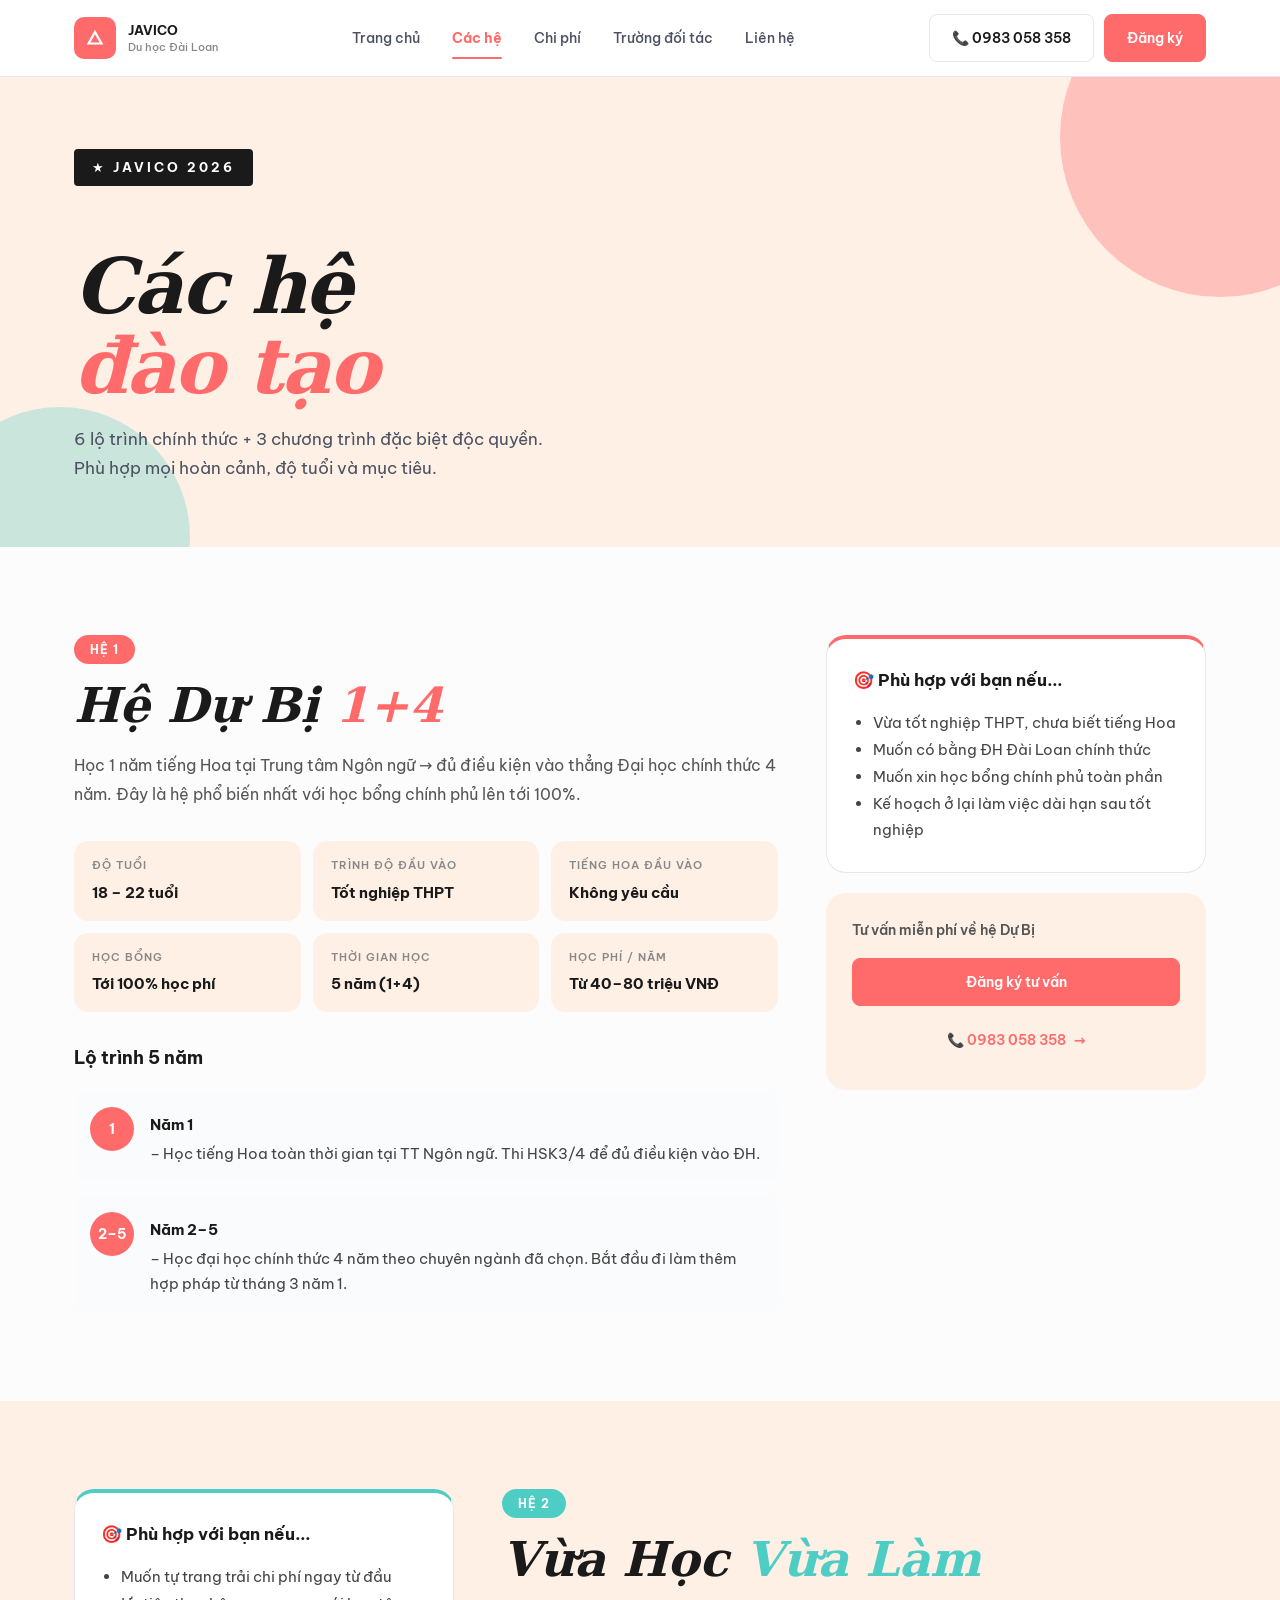
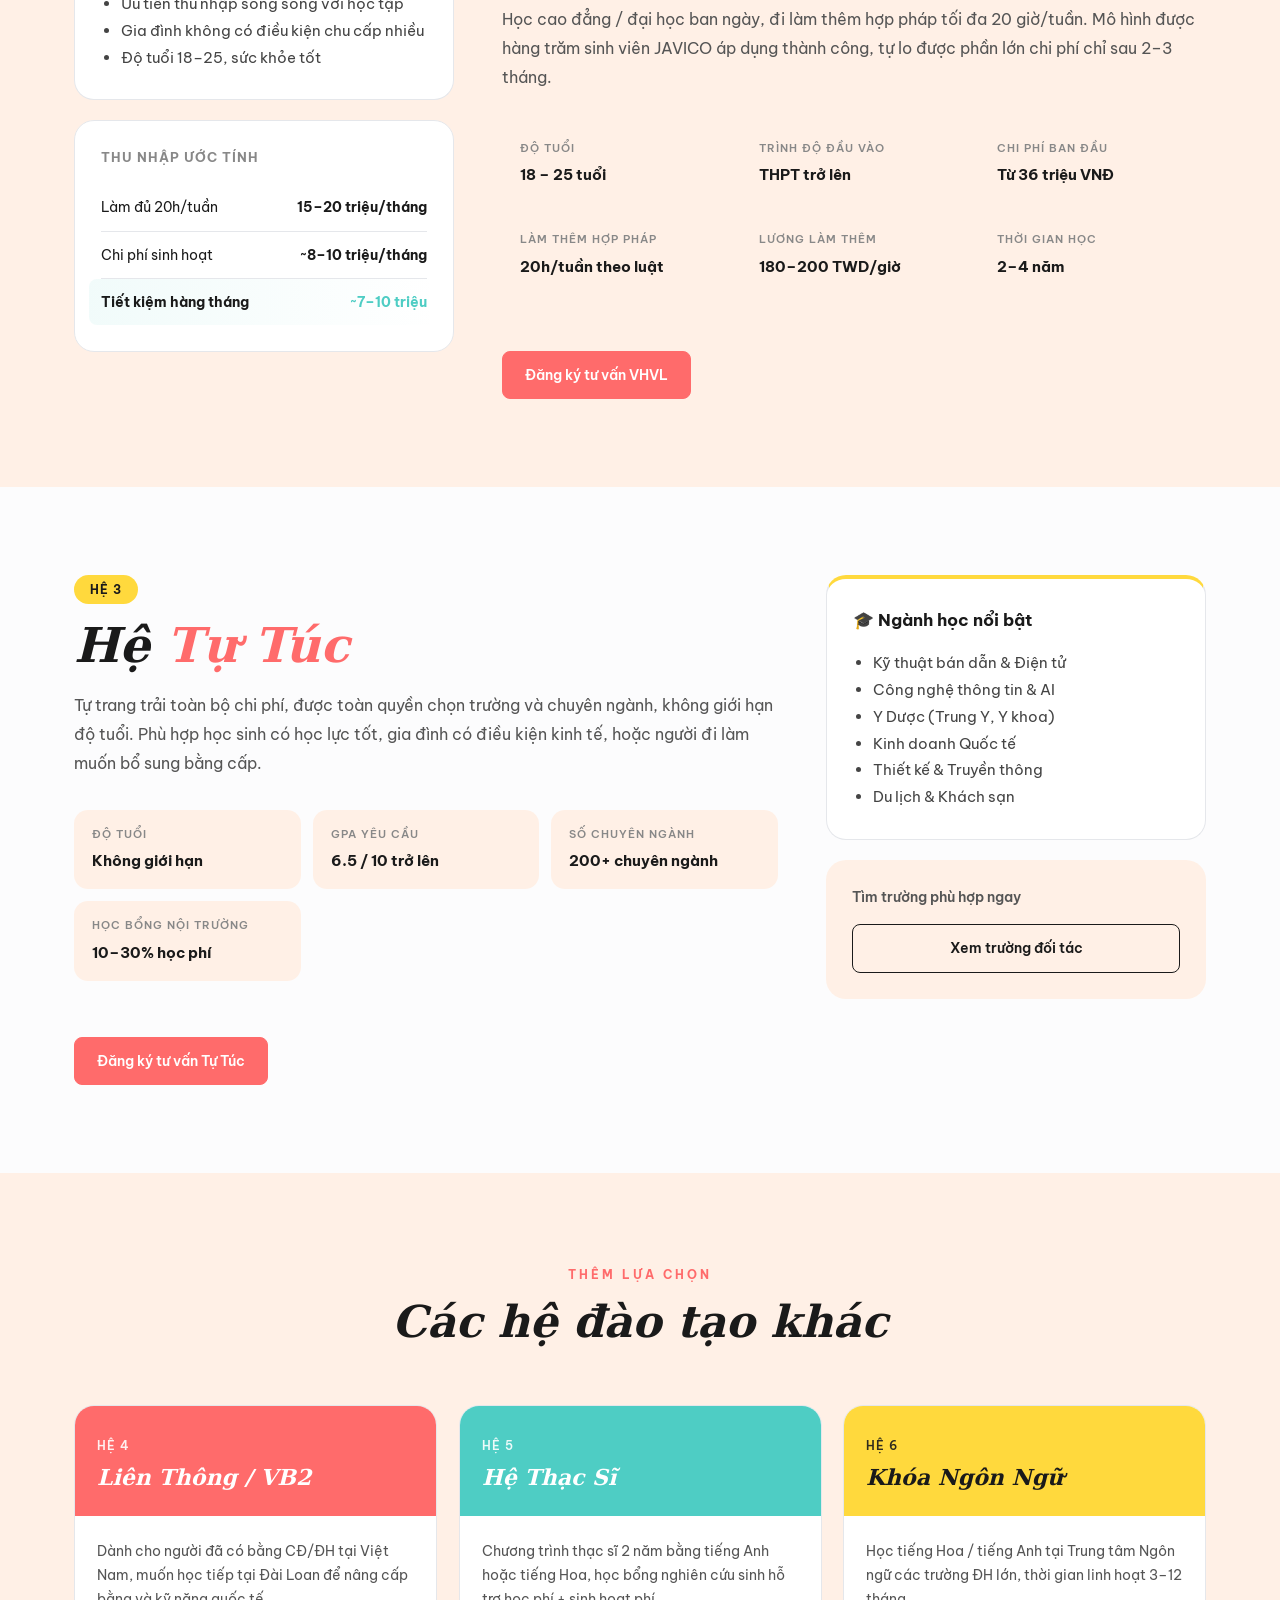
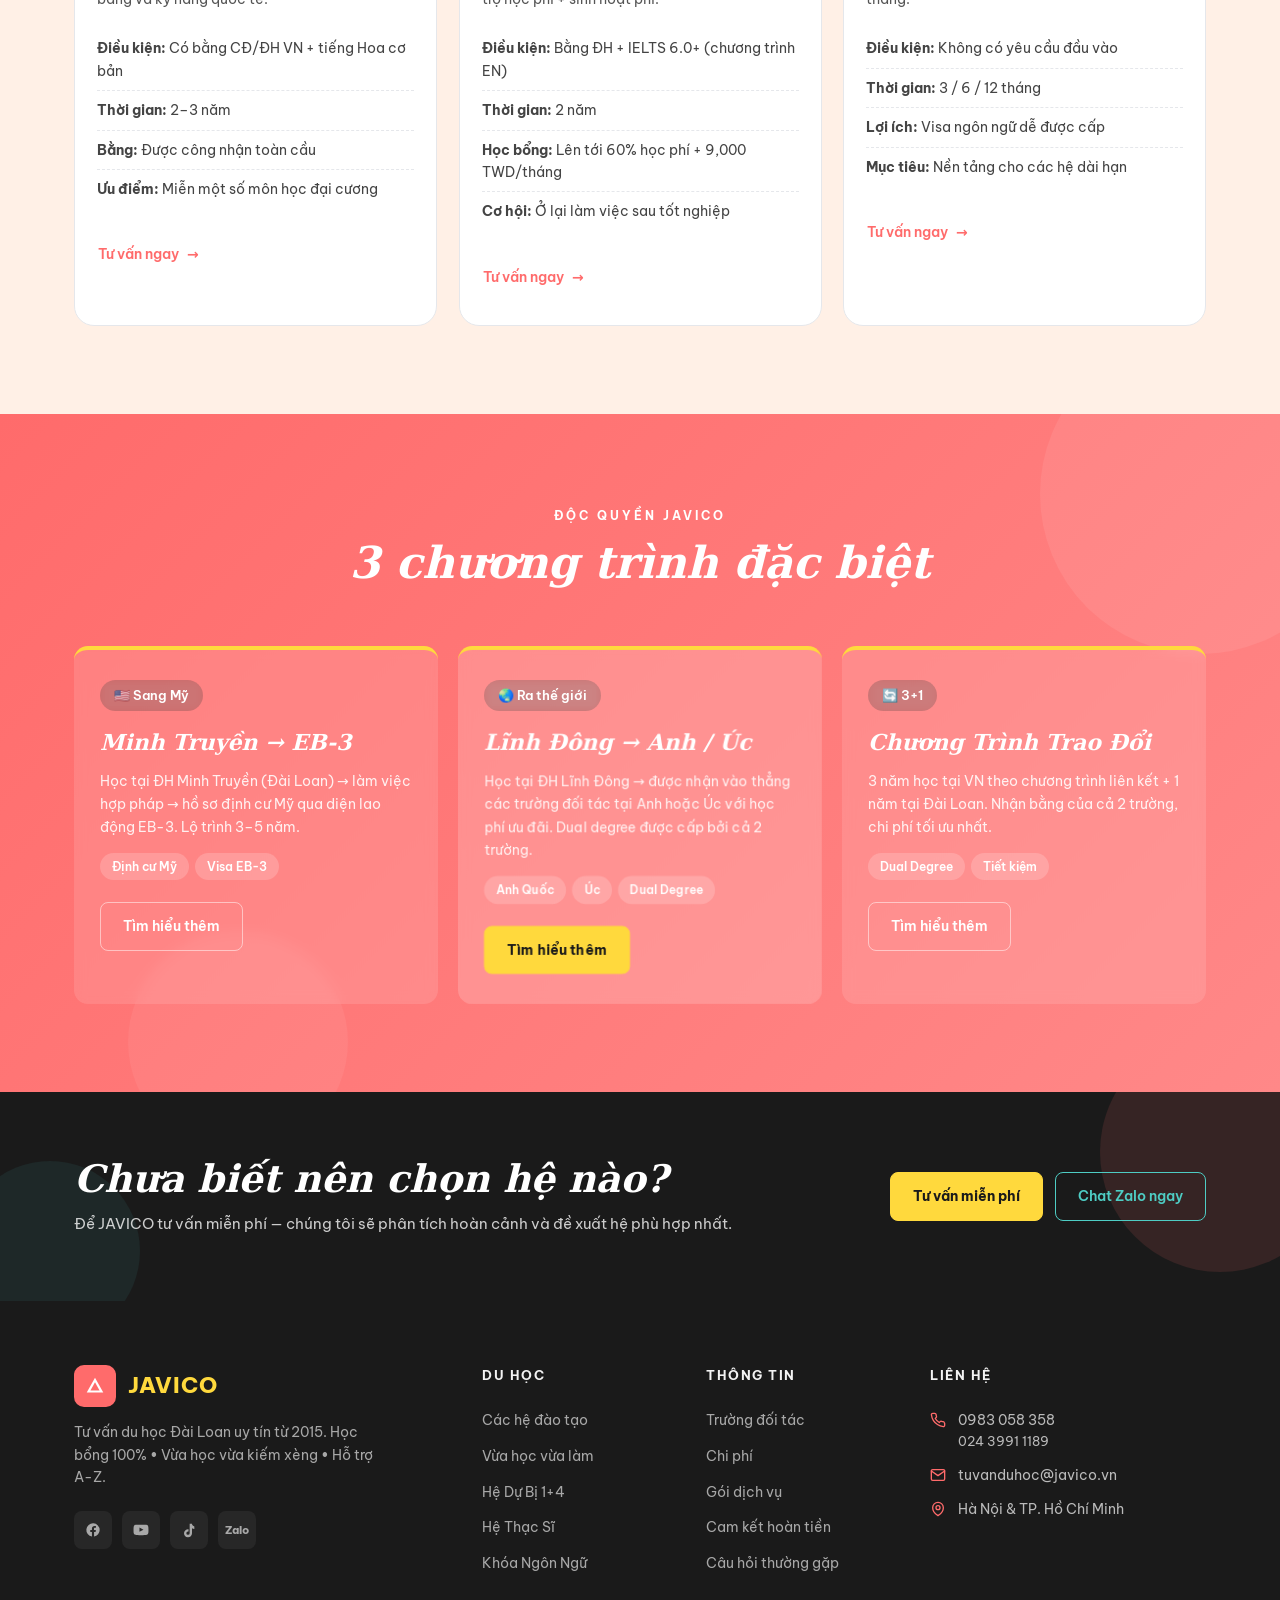
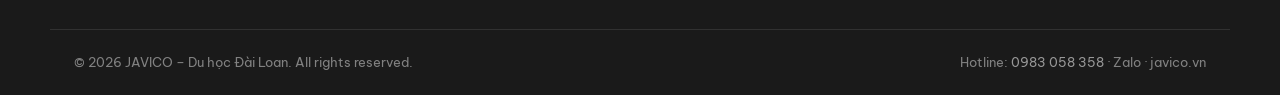
==== commit 0db01f56: "rebuild v2.0: new homepage + v2 CSS/JS from design files" ====
--- a/cac-he.html
+++ b/cac-he.html
@@ -8,7 +8,7 @@
 <link rel="preconnect" href="https://fonts.googleapis.com">
 <link rel="preconnect" href="https://fonts.gstatic.com" crossorigin>
 <link href="https://fonts.googleapis.com/css2?family=Be+Vietnam+Pro:ital,wght@0,400;0,500;0,600;0,700;0,800;1,700;1,800&display=swap" rel="stylesheet">
-<link rel="stylesheet" href="/css/style.css">
+<link rel="stylesheet" href="css/style.css">
 </head>
 <body>
 
@@ -84,7 +84,7 @@
         </div>
         <div class="he-cta-box">
           <p>Tư vấn miễn phí về hệ Dự Bị</p>
-          <a href="/dang-ky.html" class="btn btn-primary btn-block">Đăng ký tư vấn</a>
+          <a href="dang-ky.html" class="btn btn-primary btn-block">Đăng ký tư vấn</a>
           <a href="tel:0983058358" class="btn btn-ghost btn-block">📞 0983 058 358</a>
         </div>
       </div>
@@ -148,7 +148,7 @@
           </div>
         </div>
 
-        <a href="/dang-ky.html" class="btn btn-primary" style="margin-top:24px;">Đăng ký tư vấn VHVL</a>
+        <a href="dang-ky.html" class="btn btn-primary" style="margin-top:24px;">Đăng ký tư vấn VHVL</a>
       </div>
     </div>
   </div>
@@ -184,7 +184,7 @@
           </div>
         </div>
 
-        <a href="/dang-ky.html" class="btn btn-primary" style="margin-top:24px;">Đăng ký tư vấn Tự Túc</a>
+        <a href="dang-ky.html" class="btn btn-primary" style="margin-top:24px;">Đăng ký tư vấn Tự Túc</a>
       </div>
 
       <div class="he-detail-side">
@@ -201,7 +201,7 @@
         </div>
         <div class="he-cta-box">
           <p>Tìm trường phù hợp ngay</p>
-          <a href="/truong-doi-tac.html" class="btn btn-outline-dark btn-block">Xem trường đối tác</a>
+          <a href="truong-doi-tac.html" class="btn btn-outline-dark btn-block">Xem trường đối tác</a>
         </div>
       </div>
     </div>
@@ -232,7 +232,7 @@
             <li><strong>Bằng:</strong> Được công nhận toàn cầu</li>
             <li><strong>Ưu điểm:</strong> Miễn một số môn học đại cương</li>
           </ul>
-          <a href="/dang-ky.html" class="btn btn-ghost">Tư vấn ngay</a>
+          <a href="dang-ky.html" class="btn btn-ghost">Tư vấn ngay</a>
         </div>
       </div>
 
@@ -249,7 +249,7 @@
             <li><strong>Học bổng:</strong> Lên tới 60% học phí + 9,000 TWD/tháng</li>
             <li><strong>Cơ hội:</strong> Ở lại làm việc sau tốt nghiệp</li>
           </ul>
-          <a href="/dang-ky.html" class="btn btn-ghost">Tư vấn ngay</a>
+          <a href="dang-ky.html" class="btn btn-ghost">Tư vấn ngay</a>
         </div>
       </div>
 
@@ -266,7 +266,7 @@
             <li><strong>Lợi ích:</strong> Visa ngôn ngữ dễ được cấp</li>
             <li><strong>Mục tiêu:</strong> Nền tảng cho các hệ dài hạn</li>
           </ul>
-          <a href="/dang-ky.html" class="btn btn-ghost">Tư vấn ngay</a>
+          <a href="dang-ky.html" class="btn btn-ghost">Tư vấn ngay</a>
         </div>
       </div>
     </div>
@@ -289,7 +289,7 @@
         <h3>Minh Truyền → EB-3</h3>
         <p>Học tại ĐH Minh Truyền (Đài Loan) → làm việc hợp pháp → hồ sơ định cư Mỹ qua diện lao động EB-3. Lộ trình 3–5 năm.</p>
         <div class="special-tags"><span>Định cư Mỹ</span><span>Visa EB-3</span></div>
-        <a href="/dang-ky.html" class="btn btn-outline-light" style="margin-top:16px;">Tìm hiểu thêm</a>
+        <a href="dang-ky.html" class="btn btn-outline-light" style="margin-top:16px;">Tìm hiểu thêm</a>
       </div>
 
       <div class="special-card special-card-featured">
@@ -297,7 +297,7 @@
         <h3>Lĩnh Đông → Anh / Úc</h3>
         <p>Học tại ĐH Lĩnh Đông → được nhận vào thẳng các trường đối tác tại Anh hoặc Úc với học phí ưu đãi. Dual degree được cấp bởi cả 2 trường.</p>
         <div class="special-tags"><span>Anh Quốc</span><span>Úc</span><span>Dual Degree</span></div>
-        <a href="/dang-ky.html" class="btn btn-yellow" style="margin-top:16px;">Tìm hiểu thêm</a>
+        <a href="dang-ky.html" class="btn btn-yellow" style="margin-top:16px;">Tìm hiểu thêm</a>
       </div>
 
       <div class="special-card">
@@ -305,7 +305,7 @@
         <h3>Chương Trình Trao Đổi</h3>
         <p>3 năm học tại VN theo chương trình liên kết + 1 năm tại Đài Loan. Nhận bằng của cả 2 trường, chi phí tối ưu nhất.</p>
         <div class="special-tags"><span>Dual Degree</span><span>Tiết kiệm</span></div>
-        <a href="/dang-ky.html" class="btn btn-outline-light" style="margin-top:16px;">Tìm hiểu thêm</a>
+        <a href="dang-ky.html" class="btn btn-outline-light" style="margin-top:16px;">Tìm hiểu thêm</a>
       </div>
     </div>
   </div>
@@ -320,7 +320,7 @@
         <p>Để JAVICO tư vấn miễn phí — chúng tôi sẽ phân tích hoàn cảnh và đề xuất hệ phù hợp nhất.</p>
       </div>
       <div class="cta-bar-actions">
-        <a href="/dang-ky.html" class="btn btn-yellow">Tư vấn miễn phí</a>
+        <a href="dang-ky.html" class="btn btn-yellow">Tư vấn miễn phí</a>
         <a href="https://zalo.me/0983058358" target="_blank" class="btn btn-outline-mint">Chat Zalo ngay</a>
       </div>
     </div>
@@ -329,11 +329,11 @@
 
 <footer id="site-footer" class="footer"></footer>
 
-<a href="/dang-ky.html" class="fab" id="fab-register" title="Đăng ký tư vấn">
+<a href="dang-ky.html" class="fab" id="fab-register" title="Đăng ký tư vấn">
   <svg width="22" height="22" viewBox="0 0 24 24" fill="none" stroke="currentColor" stroke-width="2.5"><path d="M20 21v-2a4 4 0 0 0-4-4H8a4 4 0 0 0-4 4v2"/><circle cx="12" cy="7" r="4"/></svg>
   <span>Đăng ký</span>
 </a>
 
-<script src="/js/main.js"></script>
+<script src="js/main.js"></script>
 </body>
 </html>
--- a/css/style.css
+++ b/css/style.css
@@ -1,435 +1,1788 @@
 /* =====================================================
    JAVICO — Du Học Đài Loan 2026
    Design: Vibrant Youth × Be Vietnam Pro
+   v2.0 — UX/UI refined (dedup + polish + smoother)
    ===================================================== */
 
+/* ===== 1. TOKENS ===== */
 :root {
   --cream:   #FFF0E6;
   --coral:   #FF6B6B;
   --coral-2: #E85555;
   --mint:    #4ECDC4;
+  --mint-2:  #3AB5AB;
   --yellow:  #FFD93D;
+  --yellow-2:#E8B900;
   --black:   #1A1A1A;
   --ink:     #1A1A1A;
   --muted:   #6B7280;
   --line:    #E5E7EB;
+  --line-2:  #EDEFF2;
   --bg:      #FCFCFD;
   --green:   #10B981;
+
+  --coral-light:  rgba(255,107,107,.12);
+  --mint-light:   rgba(78,205,196,.12);
+  --yellow-light: rgba(255,217,61,.18);
+
+  --max-w: 1180px;
+  --gap:   24px;
+
+  --shadow-sm: 0 2px 6px rgba(26,26,26,.04);
+  --shadow:    0 12px 32px -12px rgba(26,26,26,.12), 0 2px 6px rgba(26,26,26,.04);
+  --shadow-lg: 0 24px 60px -24px rgba(26,26,26,.18), 0 4px 12px rgba(26,26,26,.06);
+  --shadow-coral: 0 14px 36px -14px rgba(255,107,107,.42);
+
+  --radius-sm: 8px;
+  --radius:    14px;
+  --radius-lg: 20px;
+
+  --ease:      cubic-bezier(.4, 0, .2, 1);
+  --ease-out:  cubic-bezier(.16, 1, .3, 1);
+  --t-fast:    .18s;
+  --t-base:    .28s;
+  --t-slow:    .5s;
+
   --font-serif: Georgia, 'DejaVu Serif', serif;
-  --font-sans:  'Be Vietnam Pro', system-ui, -apple-system, sans-serif;
-}
-
+  --font-sans:  'Be Vietnam Pro', system-ui, -apple-system, BlinkMacSystemFont, sans-serif;
+}
+
+/* ===== 2. RESET + BASE ===== */
 *, *::before, *::after { box-sizing: border-box; margin: 0; padding: 0; }
-html { scroll-behavior: smooth; }
-body { font-family: var(--font-sans); background: var(--bg); color: var(--ink); -webkit-font-smoothing: antialiased; line-height: 1.6; }
-img { max-width: 100%; display: block; }
+html { scroll-behavior: smooth; -webkit-text-size-adjust: 100%; }
+body {
+  font-family: var(--font-sans);
+  background: var(--bg); color: var(--ink);
+  -webkit-font-smoothing: antialiased; -moz-osx-font-smoothing: grayscale;
+  line-height: 1.6;
+}
+img, svg { max-width: 100%; display: block; }
 a { color: inherit; text-decoration: none; }
-
-.wrap { max-width: 1180px; margin: 0 auto; padding: 0 24px; }
-
-/* ── BUTTONS ── */
+button { font-family: inherit; }
+:focus-visible {
+  outline: 2px solid var(--coral);
+  outline-offset: 3px;
+  border-radius: 4px;
+}
+input:focus-visible, select:focus-visible, textarea:focus-visible { outline: none; }
+::selection { background: var(--coral); color: #fff; }
+
+@media (prefers-reduced-motion: reduce) {
+  *, *::before, *::after {
+    animation-duration: .01ms !important;
+    animation-iteration-count: 1 !important;
+    transition-duration: .01ms !important;
+    scroll-behavior: auto !important;
+  }
+}
+
+/* ===== 3. LAYOUT ===== */
+.wrap, .container {
+  max-width: var(--max-w);
+  margin: 0 auto;
+  padding: 0 var(--gap);
+}
+.section { padding: 88px 0; }
+.section-cream, .section-cream-alt { background: var(--cream); }
+.section-white { background: #fff; }
+.section-light { background: #fafbfc; }
+.section-coral { background: var(--coral); color: #fff; }
+.section-black { background: var(--black); color: #fff; }
+.section-special {
+  background: linear-gradient(135deg, var(--coral) 0%, #ff8888 100%);
+  color: #fff;
+  position: relative;
+  overflow: hidden;
+}
+.section-special::before, .section-special::after {
+  content: ''; position: absolute; border-radius: 50%; pointer-events: none;
+}
+.section-special::before {
+  width: 320px; height: 320px;
+  background: rgba(255,255,255,.08);
+  top: -80px; right: -80px;
+}
+.section-special::after {
+  width: 220px; height: 220px;
+  background: rgba(255,255,255,.06);
+  bottom: -60px; left: 10%;
+}
+.section-special > * { position: relative; z-index: 2; }
+
+/* ===== 4. SECTION HEAD (unified — supports both .sec-* AND .section-* class names) ===== */
+.sec-head, .section-head { text-align: center; margin-bottom: 56px; }
+.sec-head-left, .section-head-left { text-align: left; }
+.section-head-light .section-label,
+.section-head-light .section-title,
+.section-head-light .section-desc { color: #fff; }
+
+.sec-eyebrow, .section-label {
+  display: inline-block;
+  font-size: 12px; font-weight: 700;
+  letter-spacing: 3px; text-transform: uppercase;
+  color: var(--coral); margin-bottom: 12px;
+}
+.section-label-light { color: var(--yellow); }
+
+.sec-title, .section-title {
+  font-family: var(--font-serif);
+  font-size: clamp(28px, 4vw, 44px);
+  font-weight: 800; font-style: italic;
+  color: var(--black); line-height: 1.2;
+  margin-bottom: 12px;
+}
+.sec-title .coral, .section-title .coral { color: var(--coral); }
+.sec-title .mint,  .section-title .mint  { color: var(--mint); }
+.sec-title .yellow,.section-title .yellow { color: var(--yellow); }
+
+.sec-sub, .section-desc {
+  font-size: 16px; color: var(--muted);
+  max-width: 580px; margin: 0 auto;
+  line-height: 1.7;
+}
+.section-head-light .section-desc { color: rgba(255,255,255,.85); }
+.section-cta { text-align: center; margin-top: 40px; }
+
+/* ===== 5. BUTTONS ===== */
 .btn {
-  display: inline-flex; align-items: center; gap: 8px;
-  padding: 11px 22px; border-radius: 8px; font-size: 14px;
-  font-weight: 600; cursor: pointer; border: 0;
-  font-family: var(--font-sans); transition: transform .15s, box-shadow .15s, background .15s;
-  white-space: nowrap;
-}
-.btn-outline { background: #fff; color: var(--ink); border: 1.5px solid var(--line); }
+  display: inline-flex; align-items: center; justify-content: center; gap: 8px;
+  padding: 12px 22px; border-radius: var(--radius-sm);
+  font-size: 14px; font-weight: 600;
+  font-family: var(--font-sans);
+  background: transparent; color: var(--ink);
+  border: 1.5px solid transparent;
+  cursor: pointer; white-space: nowrap;
+  transition: transform var(--t-fast) var(--ease),
+              box-shadow var(--t-fast) var(--ease),
+              background var(--t-fast) var(--ease),
+              color var(--t-fast) var(--ease),
+              border-color var(--t-fast) var(--ease);
+  text-decoration: none;
+}
+.btn:hover { transform: translateY(-1px); }
+.btn:active { transform: translateY(0); }
+
+.btn-primary, .btn-coral { background: var(--coral); color: #fff; border-color: var(--coral); }
+.btn-primary:hover, .btn-coral:hover { background: var(--coral-2); border-color: var(--coral-2); box-shadow: var(--shadow-coral); }
+
+.btn-yellow { background: var(--yellow); color: var(--black); border-color: var(--yellow); font-weight: 700; }
+.btn-yellow:hover { background: #FFE066; border-color: #FFE066; box-shadow: 0 12px 28px -10px rgba(255,217,61,.55); }
+
+.btn-mint { background: var(--mint); color: #fff; border-color: var(--mint); }
+.btn-mint:hover { background: var(--mint-2); border-color: var(--mint-2); box-shadow: 0 12px 28px -10px rgba(78,205,196,.5); }
+
+.btn-black { background: var(--black); color: var(--yellow); border-color: var(--black); }
+.btn-black:hover { background: #333; border-color: #333; }
+
+.btn-outline { background: #fff; color: var(--ink); border-color: var(--line); }
 .btn-outline:hover { border-color: var(--ink); }
-.btn-coral  { background: var(--coral); color: #fff; }
-.btn-coral:hover { background: var(--coral-2); box-shadow: 0 8px 20px -8px rgba(255,107,107,.55); }
-.btn-black  { background: var(--black); color: var(--yellow); }
-.btn-black:hover { background: #333; }
-.btn-ghost-coral { background: #fff; color: var(--coral); border: 1.5px solid var(--coral); }
+
+.btn-outline-dark { background: transparent; color: var(--ink); border-color: var(--ink); }
+.btn-outline-dark:hover { background: var(--ink); color: #fff; }
+
+.btn-outline-light { background: transparent; color: #fff; border-color: rgba(255,255,255,.5); }
+.btn-outline-light:hover { background: #fff; color: var(--coral); border-color: #fff; }
+
+.btn-outline-mint { background: transparent; color: var(--mint); border-color: var(--mint); }
+.btn-outline-mint:hover { background: var(--mint); color: #fff; }
+
+.btn-ghost { background: transparent; color: var(--coral); border-color: transparent; padding-inline: 0; }
+.btn-ghost:hover { color: var(--coral-2); }
+.btn-ghost::after { content: '→'; transition: transform var(--t-fast) var(--ease); }
+.btn-ghost:hover::after { transform: translateX(4px); }
+
+.btn-ghost-coral { background: #fff; color: var(--coral); border-color: var(--coral); }
 .btn-ghost-coral:hover { background: var(--coral); color: #fff; }
-.btn-lg { padding: 14px 26px; font-size: 15px; border-radius: 10px; }
-
-/* ── NAV ── */
-.nav { background: #fff; border-bottom: 1px solid var(--line); position: sticky; top: 0; z-index: 100; }
-.nav-in { display: flex; align-items: center; justify-content: space-between; height: 76px; gap: 28px; }
-.brand { display: flex; align-items: center; gap: 12px; }
+
+.btn-lg { padding: 15px 28px; font-size: 16px; border-radius: 10px; }
+.btn-block { display: flex; width: 100%; margin-bottom: 10px; }
+.btn-block:last-child { margin-bottom: 0; }
+
+/* ===== 6. NAV ===== */
+.nav {
+  background: #fff;
+  border-bottom: 1px solid var(--line);
+  position: sticky; top: 0; z-index: 100;
+  transition: box-shadow var(--t-base) var(--ease);
+}
+.nav.scrolled { box-shadow: 0 4px 20px rgba(0,0,0,.06); }
+.nav-in, .nav-inner {
+  display: flex; align-items: center; justify-content: space-between;
+  height: 76px; gap: 28px;
+  max-width: var(--max-w); margin: 0 auto; padding: 0 var(--gap);
+}
+.brand, .nav-brand {
+  display: flex; align-items: center; gap: 12px;
+  transition: opacity var(--t-fast) var(--ease);
+}
+.brand:hover { opacity: .8; }
 .logo-box {
-  width: 42px; height: 42px; background: var(--coral);
-  display: grid; place-items: center; border-radius: 10px; color: #fff; flex-shrink: 0;
+  width: 42px; height: 42px;
+  background: var(--coral);
+  display: grid; place-items: center;
+  border-radius: 10px; color: #fff;
+  flex-shrink: 0;
 }
 .brand-name { font-size: 13px; font-weight: 700; line-height: 1.25; color: var(--ink); }
-.nav-links { display: flex; gap: 32px; font-size: 14px; font-weight: 500; }
-.nav-links a { color: #4a5060; padding: 8px 0; position: relative; transition: color .15s; }
+.nav-logo {
+  display: flex; align-items: center; gap: 6px;
+  font-weight: 800; font-size: 18px; color: var(--black);
+  letter-spacing: 1px;
+}
+.nav-logo-star { color: var(--coral); font-size: 16px; }
+
+.nav-links {
+  display: flex; gap: 32px;
+  font-size: 14px; font-weight: 500;
+}
+.nav-links a {
+  color: #4a5060; padding: 8px 0;
+  position: relative;
+  transition: color var(--t-fast) var(--ease);
+}
 .nav-links a.active { color: var(--coral); font-weight: 700; }
-.nav-links a.active::after { content: ''; position: absolute; left: 0; right: 0; bottom: -2px; height: 2px; background: var(--coral); border-radius: 2px; }
+.nav-links a::after {
+  content: ''; position: absolute;
+  left: 0; right: 0; bottom: -2px;
+  height: 2px; background: var(--coral);
+  border-radius: 2px;
+  transform: scaleX(0);
+  transform-origin: left center;
+  transition: transform var(--t-base) var(--ease);
+}
+.nav-links a:hover::after, .nav-links a.active::after { transform: scaleX(1); }
 .nav-links a:not(.active):hover { color: var(--ink); }
+
 .nav-cta { display: flex; gap: 10px; align-items: center; }
-.burger {
-  display: none; width: 42px; height: 42px; border-radius: 8px;
-  background: #fff; border: 1.5px solid var(--line); align-items: center;
-  justify-content: center; cursor: pointer; flex-direction: column; gap: 5px; padding: 0;
-}
-.burger span { display: block; width: 18px; height: 2px; background: var(--ink); border-radius: 2px; transition: transform .25s, opacity .2s; }
-.burger.open span:nth-child(1) { transform: translateY(7px) rotate(45deg); }
-.burger.open span:nth-child(2) { opacity: 0; }
-.burger.open span:nth-child(3) { transform: translateY(-7px) rotate(-45deg); }
-.mobile-menu { display: none; background: #fff; border-top: 1px solid var(--line); padding: 12px 24px 20px; }
+
+.burger, .nav-burger {
+  display: none;
+  width: 42px; height: 42px;
+  border-radius: var(--radius-sm);
+  background: #fff;
+  border: 1.5px solid var(--line);
+  align-items: center; justify-content: center;
+  cursor: pointer; flex-direction: column; gap: 5px; padding: 0;
+}
+.burger span, .nav-burger span {
+  display: block; width: 18px; height: 2px;
+  background: var(--ink); border-radius: 2px;
+  transition: transform var(--t-base) var(--ease), opacity var(--t-fast) var(--ease);
+}
+.burger.open span:nth-child(1), .nav-burger.open span:nth-child(1) { transform: translateY(7px) rotate(45deg); }
+.burger.open span:nth-child(2), .nav-burger.open span:nth-child(2) { opacity: 0; }
+.burger.open span:nth-child(3), .nav-burger.open span:nth-child(3) { transform: translateY(-7px) rotate(-45deg); }
+
+.mobile-menu {
+  display: none;
+  background: #fff;
+  border-top: 1px solid var(--line);
+  padding: 12px 24px 20px;
+  animation: slideDown var(--t-base) var(--ease);
+}
 .mobile-menu.open { display: block; }
-.mobile-menu a { display: block; padding: 12px 0; font-size: 15px; font-weight: 500; color: #4a5060; border-bottom: 1px solid var(--line); }
+.mobile-menu a {
+  display: block; padding: 14px 0;
+  font-size: 15px; font-weight: 500;
+  color: #4a5060;
+  border-bottom: 1px solid var(--line-2);
+  transition: color var(--t-fast) var(--ease), padding-left var(--t-fast) var(--ease);
+}
+.mobile-menu a:hover { color: var(--coral); padding-left: 6px; }
 .mobile-menu a.active { color: var(--coral); font-weight: 700; }
 .mobile-menu a:last-of-type { border-bottom: 0; }
 .mobile-menu .mm-cta { display: flex; gap: 10px; margin-top: 16px; }
-.mobile-menu .mm-cta .btn { flex: 1; justify-content: center; }
-
-/* ── HERO (Vibrant Youth) ── */
+.mobile-menu .mm-cta .btn { flex: 1; }
+
+@keyframes slideDown {
+  from { opacity: 0; transform: translateY(-8px); }
+  to   { opacity: 1; transform: translateY(0); }
+}
+
+/* ===== 7. HERO (homepage) ===== */
 .hero {
   background: var(--cream);
   position: relative; overflow: hidden;
   padding: 80px 0 72px;
 }
+.hero-inner {
+  position: relative; z-index: 2;
+  max-width: 800px;
+  margin: 0 auto;
+  padding: 0 var(--gap);
+}
 .deco-circle {
-  position: absolute; border-radius: 50%; pointer-events: none;
-}
-.deco-coral-tr { width: 420px; height: 420px; background: var(--coral); top: -100px; right: -100px; }
-.deco-yellow-tr { width: 70px; height: 70px; background: var(--yellow); top: 260px; right: 55px; }
-.deco-mint-bl  { width: 300px; height: 300px; background: var(--mint); bottom: -120px; left: -70px; }
-.deco-coral-sm { width: 36px; height: 36px; background: var(--coral); opacity: .4; bottom: 160px; left: 80px; }
-.deco-yellow-br { width: 80px; height: 80px; background: var(--yellow); opacity: .65; bottom: -24px; right: 110px; }
-
-.hero-inner { position: relative; z-index: 2; max-width: 800px; }
+  position: absolute; border-radius: 50%;
+  pointer-events: none;
+  animation: floatDeco 12s ease-in-out infinite;
+}
+.deco-circle.deco-coral, .deco-coral-tr {
+  width: 420px; height: 420px;
+  background: var(--coral);
+  top: -100px; right: -100px;
+}
+.deco-circle.deco-mint, .deco-mint-bl {
+  width: 300px; height: 300px;
+  background: var(--mint);
+  bottom: -120px; left: -70px;
+  animation-delay: -4s;
+}
+.deco-circle.deco-yellow-sm, .deco-yellow-tr {
+  width: 70px; height: 70px;
+  background: var(--yellow);
+  top: 260px; right: 55px;
+  animation-delay: -2s;
+}
+.deco-coral-sm {
+  width: 36px; height: 36px;
+  background: var(--coral); opacity: .4;
+  bottom: 160px; left: 80px;
+}
+.deco-yellow-br {
+  width: 80px; height: 80px;
+  background: var(--yellow); opacity: .65;
+  bottom: -24px; right: 110px;
+  animation-delay: -6s;
+}
+@keyframes floatDeco {
+  0%, 100% { transform: translate(0, 0); }
+  50%      { transform: translate(0, -14px); }
+}
 
 .badge-top {
-  display: inline-block; background: var(--black); color: #fff;
-  font-size: 13px; font-weight: 700; letter-spacing: 3px;
-  padding: 8px 18px; margin-bottom: 40px;
+  display: inline-block;
+  background: var(--black); color: #fff;
+  font-size: 13px; font-weight: 700;
+  letter-spacing: 3px;
+  padding: 8px 18px;
+  margin-bottom: 40px;
   text-transform: uppercase;
+  border-radius: 4px;
 }
 
 .hero-title {
   font-family: var(--font-serif);
-  font-size: clamp(68px, 9.5vw, 148px);
+  font-size: clamp(58px, 9.5vw, 148px);
   font-weight: 800; font-style: italic;
   line-height: 1.0; letter-spacing: -4px;
   color: var(--black); margin: 0;
 }
+.hero-title em { color: var(--coral); font-style: italic; }
 .hero-title .coral { color: var(--coral); }
 
-.wavy-line { display: block; width: min(780px, 88vw); height: 16px; margin: -6px 0 0; }
+.wavy-line {
+  display: block;
+  width: min(780px, 88vw);
+  height: 16px; margin: -6px 0 0;
+}
 
 .hero-sub {
-  font-size: clamp(17px, 2vw, 26px); font-weight: 500;
-  color: var(--black); line-height: 1.6; margin: 28px 0 36px;
-}
-
-/* Sticker pills */
-.stickers { display: flex; flex-wrap: wrap; gap: 14px; margin-bottom: 44px; }
+  font-size: clamp(17px, 2vw, 26px);
+  font-weight: 500;
+  color: var(--black);
+  line-height: 1.6;
+  margin: 28px 0 36px;
+}
+
+/* Stickers */
+.stickers, .hero-stickers {
+  display: flex; flex-wrap: wrap; gap: 14px;
+  margin-bottom: 44px;
+}
 .sticker {
   display: inline-flex; align-items: center; justify-content: center;
   font-family: var(--font-sans); font-weight: 700;
   padding: 12px 26px; border-radius: 40px;
-  font-size: clamp(15px, 1.8vw, 21px); text-decoration: none;
+  font-size: clamp(15px, 1.8vw, 21px);
+  text-decoration: none;
+  cursor: default;
+  transition: transform var(--t-base) var(--ease-out);
 }
 .sticker-yellow { background: var(--yellow); color: var(--black); transform: rotate(-3deg); }
-.sticker-mint   { background: var(--mint); color: #fff; transform: rotate(2deg); }
-.sticker-coral  { background: var(--coral); color: #fff; transform: rotate(-2deg); }
-.sticker:hover  { transform: rotate(0) scale(1.04); }
-
-/* 6 hệ mini list */
+.sticker-mint   { background: var(--mint);   color: #fff;        transform: rotate(2deg); }
+.sticker-coral  { background: var(--coral);  color: #fff;        transform: rotate(-2deg); }
+.sticker:hover {
+  transform: rotate(0) scale(1.06);
+  box-shadow: 0 8px 20px -6px rgba(0,0,0,.18);
+}
+
+.hero-actions {
+  display: flex; flex-wrap: wrap; gap: 14px;
+  margin-top: 28px;
+}
+
+/* Hero cards */
+.hero-cards {
+  display: flex; flex-wrap: wrap; gap: 12px;
+  margin-top: 40px;
+}
+.hero-card {
+  display: flex; align-items: center; gap: 12px;
+  background: #fff;
+  border: 1.5px solid var(--line);
+  border-radius: var(--radius);
+  padding: 14px 20px;
+  min-width: 180px;
+  transition: transform var(--t-fast) var(--ease),
+              box-shadow var(--t-fast) var(--ease),
+              border-color var(--t-fast) var(--ease);
+}
+.hero-card:hover {
+  transform: translateY(-3px);
+  box-shadow: var(--shadow);
+  border-color: var(--coral);
+}
+.hc-icon { font-size: 24px; flex-shrink: 0; }
+.hero-card strong { display: block; font-size: 14px; font-weight: 700; color: var(--black); }
+.hero-card span { font-size: 12px; color: #888; }
+
+/* 6 hệ mini list (legacy) */
 .he-list { font-family: var(--font-sans); }
-.he-list-label { font-size: 14px; font-weight: 700; letter-spacing: 3px; text-transform: uppercase; color: var(--black); margin-bottom: 14px; }
-.he-list-grid { display: grid; grid-template-columns: repeat(3, 1fr); gap: 6px 32px; max-width: 600px; }
+.he-list-label {
+  font-size: 14px; font-weight: 700;
+  letter-spacing: 3px; text-transform: uppercase;
+  color: var(--black); margin-bottom: 14px;
+}
+.he-list-grid {
+  display: grid; grid-template-columns: repeat(3, 1fr);
+  gap: 6px 32px; max-width: 600px;
+}
 .he-list-grid span { font-size: 16px; font-weight: 600; color: var(--black); }
 
-/* ── STATS BAR ── */
+/* ===== 8. FEATURE BAR ===== */
+.feat-bar {
+  background: #fff;
+  border-radius: var(--radius-lg);
+  box-shadow: var(--shadow-lg);
+  display: grid; grid-template-columns: repeat(4, 1fr);
+  max-width: var(--max-w);
+  margin: -56px auto 0;
+  position: relative; z-index: 5;
+}
+.feat-item {
+  padding: 28px 22px;
+  text-align: center;
+  border-right: 1px solid var(--line);
+  display: flex; flex-direction: column; align-items: center; justify-content: center;
+  gap: 10px;
+  transition: background var(--t-fast) var(--ease);
+}
+.feat-item:last-child { border-right: 0; }
+.feat-item:hover { background: #fafbfc; }
+.feat-item svg { transition: transform var(--t-base) var(--ease-out); }
+.feat-item:hover svg { transform: scale(1.1) rotate(-4deg); }
+.feat-ic {
+  width: 60px; height: 60px;
+  background: var(--cream);
+  border-radius: var(--radius);
+  display: grid; place-items: center;
+  color: var(--coral);
+}
+.feat-item h3 { font-size: 16px; font-weight: 700; }
+.feat-item p, .feat-item span { font-size: 13.5px; color: var(--muted); line-height: 1.55; font-weight: 500; }
+
+/* ===== 9. STATS BAR ===== */
 .stats-bar { background: var(--black); padding: 40px 0; }
-.stats-grid { display: grid; grid-template-columns: repeat(4, 1fr); gap: 0; }
+.stats-inner, .stats-grid {
+  display: grid;
+  grid-template-columns: repeat(4, 1fr);
+  max-width: var(--max-w);
+  margin: 0 auto;
+  padding: 0 var(--gap);
+}
 .stat-item {
-  display: flex; gap: 16px; align-items: center; justify-content: center;
-  padding: 12px 20px; border-right: 1px solid rgba(255,255,255,.1);
+  display: flex; flex-direction: column; align-items: center; justify-content: center;
+  gap: 6px;
+  padding: 28px 20px;
+  text-align: center;
+  border-right: 1px solid rgba(255,255,255,.1);
 }
 .stat-item:last-child { border-right: 0; }
-.stat-icon {
-  width: 46px; height: 46px; background: rgba(255,255,255,.1);
-  border-radius: 10px; display: grid; place-items: center; flex-shrink: 0;
-}
-.stat-n { font-size: 26px; font-weight: 800; color: #fff; line-height: 1; }
-.stat-l { font-size: 12px; color: rgba(255,255,255,.6); margin-top: 4px; line-height: 1.3; }
-
-/* ── SECTIONS ── */
-.section { padding: 88px 0; }
-.section-cream { background: var(--cream); }
-.section-white { background: #fff; }
-.section-light { background: #fafbfc; }
-.section-coral { background: var(--coral); }
-.section-black { background: var(--black); }
-
-.sec-head { text-align: center; margin-bottom: 56px; }
-.sec-eyebrow { font-size: 12px; font-weight: 700; letter-spacing: 3px; text-transform: uppercase; color: var(--coral); margin-bottom: 10px; }
-.sec-title {
-  font-family: var(--font-serif); font-size: clamp(28px, 4vw, 44px);
-  font-weight: 800; font-style: italic; color: var(--black); line-height: 1.2; margin-bottom: 12px;
-}
-.sec-title .coral { color: var(--coral); }
-.sec-title .mint  { color: var(--mint); }
-.sec-title .yellow { color: var(--yellow); }
-.sec-sub { font-size: 16px; color: var(--muted); max-width: 560px; margin: 0 auto; line-height: 1.7; }
-
-/* ── FEATURE CARDS ── */
-.feat-bar {
-  background: #fff; border-radius: 20px;
-  box-shadow: 0 20px 56px -24px rgba(26,26,26,.14), 0 2px 6px rgba(26,26,26,.04);
-  display: grid; grid-template-columns: repeat(4, 1fr);
-  margin-top: -56px; position: relative; z-index: 5;
-}
-.feat-item { padding: 32px 24px; text-align: center; border-right: 1px solid var(--line); }
-.feat-item:last-child { border-right: 0; }
-.feat-ic {
-  width: 60px; height: 60px; background: #FFF0E6;
-  border-radius: 14px; display: grid; place-items: center;
-  margin: 0 auto 16px; color: var(--coral);
-}
-.feat-item h3 { font-size: 16px; font-weight: 700; margin-bottom: 6px; }
-.feat-item p { font-size: 13px; color: var(--muted); line-height: 1.6; }
-
-/* ── PROGRAM CARDS (6 hệ) ── */
-.prog-grid { display: grid; grid-template-columns: repeat(3, 1fr); gap: 20px; }
+.stat-num {
+  display: block;
+  font-size: 36px; font-weight: 800;
+  color: var(--yellow);
+  font-family: var(--font-serif);
+  font-style: italic;
+  line-height: 1;
+}
+.stat-label {
+  font-size: 13px;
+  color: rgba(255,255,255,.65);
+  line-height: 1.4;
+}
+
+/* ===== 10. PROGRAM CARDS ===== */
+.he-grid, .prog-grid {
+  display: grid;
+  grid-template-columns: repeat(3, 1fr);
+  gap: 20px;
+}
 .prog-card {
-  background: var(--cream); border-radius: 14px; padding: 26px 22px;
-  border-left: 5px solid var(--coral); transition: transform .2s, box-shadow .2s;
-}
-.prog-card:hover { transform: translateY(-4px); box-shadow: 0 16px 40px -16px rgba(255,107,107,.18); }
-.prog-card.mint-border { border-left-color: var(--mint); }
-.prog-card.yellow-border { border-left-color: var(--yellow); }
-.prog-num { font-size: 11px; font-weight: 700; letter-spacing: 3px; text-transform: uppercase; margin-bottom: 8px; }
-.prog-num.coral { color: var(--coral); }
-.prog-num.mint  { color: var(--mint); }
-.prog-num.yellow { color: #c9a000; }
+  background: var(--cream);
+  border-radius: var(--radius);
+  padding: 28px 24px;
+  border-left: 5px solid var(--coral);
+  position: relative;
+  transition: transform var(--t-base) var(--ease-out),
+              box-shadow var(--t-base) var(--ease-out);
+}
+.prog-card::before {
+  content: ''; position: absolute;
+  inset: 0; border-radius: inherit;
+  background: linear-gradient(135deg, transparent 60%, rgba(255,107,107,.05));
+  opacity: 0;
+  transition: opacity var(--t-base) var(--ease);
+  pointer-events: none;
+}
+.prog-card:hover {
+  transform: translateY(-6px);
+  box-shadow: 0 24px 48px -20px rgba(255,107,107,.25);
+}
+.prog-card:hover::before { opacity: 1; }
+.prog-card.prog-mint, .prog-card.mint-border { border-left-color: var(--mint); }
+.prog-card.prog-mint:hover, .prog-card.mint-border:hover { box-shadow: 0 24px 48px -20px rgba(78,205,196,.3); }
+.prog-card.prog-yellow, .prog-card.yellow-border { border-left-color: var(--yellow); }
+.prog-card.prog-yellow:hover, .prog-card.yellow-border:hover { box-shadow: 0 24px 48px -20px rgba(255,217,61,.35); }
+
+.prog-icon {
+  font-size: 36px;
+  margin-bottom: 12px;
+  display: inline-block;
+  transition: transform var(--t-base) var(--ease-out);
+}
+.prog-card:hover .prog-icon { transform: scale(1.15) rotate(-6deg); }
+
 .prog-card h3 {
-  font-family: var(--font-serif); font-size: 20px;
-  font-weight: 800; font-style: italic; color: var(--black); margin: 0 0 4px;
+  font-family: var(--font-serif);
+  font-size: 21px;
+  font-weight: 800; font-style: italic;
+  color: var(--black);
+  margin: 4px 0 8px;
+}
+.prog-card p {
+  font-size: 14px; color: #555;
+  line-height: 1.65; margin-bottom: 14px;
 }
 .prog-card .sub { font-size: 12px; color: var(--muted); font-weight: 600; margin-bottom: 14px; }
-.prog-ul { list-style: none; font-size: 14px; color: #333; line-height: 1.95; }
-.prog-ul li::before { content: '✦ '; color: var(--coral); font-size: 11px; }
+
+.prog-list, .prog-ul {
+  list-style: none;
+  font-size: 13.5px; color: #333;
+  line-height: 1.85;
+  margin-bottom: 18px;
+}
+.prog-list li, .prog-ul li {
+  padding-left: 20px; position: relative;
+}
+.prog-list li::before, .prog-ul li::before {
+  content: '✦'; position: absolute; left: 0;
+  color: var(--coral); font-size: 11px;
+}
+.prog-card.prog-mint .prog-list li::before,
 .prog-card.mint-border .prog-ul li::before { color: var(--mint); }
-.prog-card.yellow-border .prog-ul li::before { color: #c9a000; }
-.prog-card .tag-hot {
-  display: inline-block; background: var(--coral); color: #fff;
-  font-size: 10px; font-weight: 700; padding: 2px 10px; border-radius: 20px;
-  margin-left: 8px; letter-spacing: 1px; vertical-align: middle;
-}
-.prog-cta { margin-top: 18px; }
-.prog-cta a {
-  font-size: 13px; font-weight: 700; color: var(--coral);
-  display: inline-flex; align-items: center; gap: 4px;
-}
-.prog-cta a:hover { gap: 8px; }
-
-/* ── SPECIAL PROGRAMS (coral bg) ── */
-.special-grid { display: grid; grid-template-columns: repeat(3, 1fr); gap: 20px; position: relative; z-index: 2; }
+.prog-card.prog-yellow .prog-list li::before,
+.prog-card.yellow-border .prog-ul li::before { color: var(--yellow-2); }
+
+.prog-num {
+  font-size: 11px; font-weight: 700;
+  letter-spacing: 3px; text-transform: uppercase;
+  margin-bottom: 8px;
+}
+.prog-num.coral  { color: var(--coral); }
+.prog-num.mint   { color: var(--mint); }
+.prog-num.yellow { color: var(--yellow-2); }
+
+.tag-hot {
+  display: inline-block;
+  background: var(--coral); color: #fff;
+  font-size: 10px; font-weight: 700;
+  padding: 2px 10px; border-radius: 20px;
+  margin-left: 8px; letter-spacing: 1px;
+  vertical-align: middle;
+}
+
+/* ===== 11. SPECIAL PROGRAMS ===== */
+.special-grid {
+  display: grid;
+  grid-template-columns: repeat(3, 1fr);
+  gap: 20px;
+  position: relative; z-index: 2;
+}
 .special-card {
-  background: rgba(255,255,255,.12); border-radius: 14px; padding: 30px 24px;
-  border-top: 4px solid var(--yellow); backdrop-filter: blur(2px);
-}
-.special-card.mint-top { border-top-color: var(--mint); }
+  background: rgba(255,255,255,.12);
+  border-radius: var(--radius);
+  padding: 30px 26px;
+  border-top: 4px solid var(--yellow);
+  backdrop-filter: blur(6px);
+  -webkit-backdrop-filter: blur(6px);
+  transition: transform var(--t-base) var(--ease-out),
+              background var(--t-fast) var(--ease);
+}
+.special-card:hover {
+  transform: translateY(-6px);
+  background: rgba(255,255,255,.18);
+}
+.special-card.mint-top  { border-top-color: var(--mint); }
 .special-card.white-top { border-top-color: rgba(255,255,255,.6); }
+.special-card-featured {
+  background: rgba(255,255,255,.18);
+  transform: scale(1.02);
+}
+.special-card-featured:hover { transform: scale(1.02) translateY(-6px); }
+
+.special-badge {
+  display: inline-block;
+  background: rgba(0,0,0,.2);
+  color: #fff;
+  font-size: 13px; font-weight: 600;
+  padding: 5px 14px; border-radius: 30px;
+  margin-bottom: 14px;
+  backdrop-filter: blur(4px);
+}
 .special-flag { font-size: 36px; margin-bottom: 12px; }
 .special-card h3 {
-  font-family: var(--font-serif); font-size: 19px; font-weight: 800;
-  font-style: italic; margin: 0 0 6px;
+  font-family: var(--font-serif);
+  font-size: 22px; font-weight: 800;
+  font-style: italic;
+  color: #fff;
+  margin: 0 0 10px;
 }
 .special-card h3.yellow { color: var(--yellow); }
 .special-card h3.mint   { color: var(--mint); }
-.special-card h3.white  { color: #fff; }
+.special-card p {
+  font-size: 14px;
+  color: rgba(255,255,255,.88);
+  line-height: 1.65;
+  margin: 0 0 14px;
+}
 .special-card .sub2 { font-size: 12px; color: rgba(255,255,255,.68); margin-bottom: 14px; }
-.special-ul { list-style: none; font-size: 14px; color: #fff; line-height: 2.1; }
-.special-ul li::before { content: '✦ '; font-size: 11px; opacity: .7; }
-
-/* ── SCHOOL CARDS ── */
-.school-grid { display: grid; grid-template-columns: repeat(3, 1fr); gap: 20px; }
+.special-ul {
+  list-style: none;
+  font-size: 14px; color: #fff;
+  line-height: 2;
+}
+.special-ul li { padding-left: 18px; position: relative; }
+.special-ul li::before {
+  content: '✦'; position: absolute; left: 0;
+  font-size: 11px; opacity: .8;
+}
+.special-tags {
+  display: flex; flex-wrap: wrap;
+  gap: 6px; margin-bottom: 6px;
+}
+.special-tags span {
+  background: rgba(255,255,255,.18);
+  color: #fff; font-size: 12px; font-weight: 600;
+  padding: 4px 12px; border-radius: 20px;
+}
+
+/* ===== 12. WHY GRID ===== */
+.why-grid {
+  display: grid;
+  grid-template-columns: repeat(3, 1fr);
+  gap: 24px;
+}
+.why-card {
+  background: #fff;
+  border-radius: var(--radius-lg);
+  padding: 30px 26px;
+  border: 1px solid var(--line);
+  transition: transform var(--t-base) var(--ease-out),
+              box-shadow var(--t-base) var(--ease-out),
+              border-color var(--t-fast) var(--ease);
+}
+.why-card:hover {
+  transform: translateY(-6px);
+  box-shadow: var(--shadow-lg);
+  border-color: transparent;
+}
+.why-icon {
+  width: 56px; height: 56px;
+  border-radius: var(--radius);
+  display: grid; place-items: center;
+  font-size: 26px;
+  margin-bottom: 18px;
+  transition: transform var(--t-base) var(--ease-out);
+}
+.why-card:hover .why-icon { transform: scale(1.1) rotate(-6deg); }
+.why-card h3 { font-size: 18px; font-weight: 700; margin: 0 0 10px; }
+.why-card p  { font-size: 14px; color: #555; line-height: 1.7; margin: 0; }
+
+/* Why list (parent page may use) */
+.why-list { list-style: none; }
+.why-item {
+  display: flex; gap: 14px; align-items: flex-start;
+  padding: 14px 0; font-size: 15px; color: #374151;
+  border-bottom: 1px solid var(--line);
+}
+.why-item:last-child { border-bottom: 0; }
+.why-chk {
+  width: 24px; height: 24px;
+  border-radius: 50%;
+  background: var(--coral);
+  display: grid; place-items: center;
+  color: #fff; flex-shrink: 0;
+  font-size: 12px; font-weight: 700;
+}
+
+/* ===== 13. SCHOOL ===== */
+/* Strip on homepage */
+.school-strip {
+  display: flex; flex-wrap: wrap;
+  justify-content: center;
+  gap: 10px;
+  margin: 32px 0 24px;
+}
+.school-tag {
+  background: #fff;
+  border: 1.5px solid var(--line);
+  border-radius: 30px;
+  padding: 10px 20px;
+  font-size: 14px; font-weight: 600;
+  color: var(--black);
+  transition: all var(--t-fast) var(--ease);
+}
+.school-tag:hover {
+  border-color: var(--coral); color: var(--coral);
+  transform: translateY(-2px);
+}
+
+/* Schools grid (truong-doi-tac) */
+.school-grid {
+  display: grid;
+  grid-template-columns: repeat(3, 1fr);
+  gap: 24px;
+}
 .school-card {
-  background: #fff; border-radius: 14px; padding: 26px 22px;
-  border-top: 5px solid var(--coral); box-shadow: 0 4px 20px -8px rgba(26,26,26,.1);
-  transition: transform .2s, box-shadow .2s;
-}
-.school-card:hover { transform: translateY(-3px); box-shadow: 0 12px 32px -12px rgba(26,26,26,.14); }
-.school-card.mint-top  { border-top-color: var(--mint); }
-.school-card.yellow-top { border-top-color: var(--yellow); }
+  background: #fff;
+  border-radius: var(--radius-lg);
+  padding: 28px 24px;
+  border: 1px solid var(--line);
+  border-top: 4px solid var(--coral);
+  transition: transform var(--t-base) var(--ease-out),
+              box-shadow var(--t-base) var(--ease-out);
+}
+.school-card:hover {
+  transform: translateY(-6px);
+  box-shadow: var(--shadow-lg);
+}
+.school-coral, .school-card.coral-top { border-top-color: var(--coral); }
+.school-mint,  .school-card.mint-top  { border-top-color: var(--mint); }
+.school-yellow,.school-card.yellow-top{ border-top-color: var(--yellow); }
 .school-card.purple-top { border-top-color: #8E44AD; }
 .school-card.orange-top { border-top-color: #E67E22; }
+
 .school-badge {
-  display: inline-block; font-size: 10px; font-weight: 700; letter-spacing: 2px;
-  text-transform: uppercase; padding: 3px 12px; border-radius: 20px; margin-bottom: 12px;
+  display: inline-block;
+  font-size: 10px; font-weight: 700;
+  letter-spacing: 2px; text-transform: uppercase;
+  padding: 4px 12px; border-radius: 20px;
+  margin-bottom: 12px;
 }
 .badge-coral  { background: var(--coral); color: #fff; }
 .badge-mint   { background: var(--mint); color: #fff; }
 .badge-yellow { background: var(--yellow); color: var(--black); }
 .badge-purple { background: #8E44AD; color: #fff; }
 .badge-orange { background: #E67E22; color: #fff; }
+
+.school-card-head {
+  display: flex; align-items: center; gap: 16px;
+  margin-bottom: 16px;
+}
+.school-logo-placeholder {
+  width: 56px; height: 56px;
+  background: var(--cream);
+  border-radius: var(--radius);
+  display: grid; place-items: center;
+  font-size: 18px; font-weight: 800;
+  color: var(--black);
+  flex-shrink: 0;
+  border: 1px solid var(--line);
+  transition: transform var(--t-base) var(--ease-out);
+}
+.school-card:hover .school-logo-placeholder { transform: rotate(-6deg) scale(1.05); }
+
 .school-card h3 {
-  font-family: var(--font-serif); font-size: 21px; font-weight: 800;
-  font-style: italic; color: var(--black); margin: 0 0 3px;
-}
-.school-loc { font-size: 12px; color: var(--muted); margin-bottom: 16px; }
-.school-ul { list-style: none; font-size: 14px; color: #333; line-height: 1.95; }
-.school-ul li { border-bottom: 1px dashed var(--line); padding: 5px 0; }
+  font-family: var(--font-serif);
+  font-size: 19px;
+  font-weight: 800; font-style: italic;
+  color: var(--black);
+  margin: 0 0 3px;
+  line-height: 1.2;
+}
+.school-loc, .school-location { font-size: 13px; color: var(--muted); margin-bottom: 0; }
+.school-card p {
+  font-size: 14px; color: #555;
+  line-height: 1.7;
+  margin: 0 0 16px;
+}
+
+.school-tags {
+  display: flex; flex-wrap: wrap;
+  gap: 6px; margin-bottom: 16px;
+}
+.school-tag-pill {
+  background: var(--cream);
+  padding: 4px 12px;
+  border-radius: 20px;
+  font-size: 12px; font-weight: 600;
+  color: var(--black);
+}
+
+.school-facts {
+  display: flex; gap: 16px;
+  margin-bottom: 20px;
+  padding: 14px 0;
+  border-top: 1px solid var(--line);
+  border-bottom: 1px solid var(--line);
+}
+.school-fact { flex: 1; text-align: center; }
+.school-fact strong {
+  display: block;
+  font-size: 18px; font-weight: 800;
+  color: var(--coral);
+  line-height: 1.2;
+}
+.school-fact span { font-size: 11px; color: var(--muted); }
+
+.school-ul {
+  list-style: none;
+  font-size: 14px; color: #333;
+  line-height: 1.95;
+}
+.school-ul li {
+  padding: 6px 0 6px 20px;
+  position: relative;
+  border-bottom: 1px dashed var(--line);
+}
 .school-ul li:last-child { border-bottom: 0; }
-.school-ul li::before { content: '✦ '; color: var(--coral); font-size: 11px; }
-.school-card.mint-top  .school-ul li::before { color: var(--mint); }
-.school-card.yellow-top .school-ul li::before { color: #c9a000; }
-
-/* ── MAJOR PILLS ── */
-.major-grid { display: flex; flex-wrap: wrap; justify-content: center; gap: 12px; max-width: 860px; margin: 0 auto; }
+.school-ul li::before {
+  content: '✦'; position: absolute; left: 0;
+  color: var(--coral); font-size: 11px;
+}
+.school-card.mint-top  .school-ul li::before,
+.school-mint .school-ul li::before { color: var(--mint); }
+.school-card.yellow-top .school-ul li::before,
+.school-yellow .school-ul li::before { color: var(--yellow-2); }
+
+/* Schools list */
+.school-list-grid {
+  display: grid;
+  grid-template-columns: repeat(3, 1fr);
+  gap: 4px;
+}
+.school-list-item {
+  display: flex; gap: 14px; align-items: flex-start;
+  padding: 16px 14px;
+  border-radius: var(--radius);
+  transition: background var(--t-fast) var(--ease),
+              transform var(--t-fast) var(--ease);
+}
+.school-list-item:hover { background: #fff; transform: translateX(4px); }
+.sli-num {
+  font-size: 18px; font-weight: 800;
+  color: var(--coral);
+  flex-shrink: 0; min-width: 30px;
+  line-height: 1.3;
+}
+.school-list-item strong { font-size: 14px; font-weight: 700; color: var(--black); display: block; }
+.school-list-item small { color: var(--muted); font-size: 12.5px; }
+
+/* Majors */
+.major-grid {
+  display: flex; flex-wrap: wrap;
+  justify-content: center;
+  gap: 12px;
+  max-width: 860px; margin: 0 auto;
+}
+.major-categories {
+  display: grid;
+  grid-template-columns: repeat(2, 1fr);
+  gap: 32px;
+}
+.major-cat h3 { font-size: 19px; font-weight: 700; margin: 0 0 14px; }
+.major-pills { display: flex; flex-wrap: wrap; gap: 8px; }
 .major-pill {
-  display: inline-flex; align-items: center; gap: 6px;
-  font-size: 14px; font-weight: 600; padding: 10px 20px; border-radius: 30px; cursor: default;
-}
-.mp-coral  { background: #FFF0E6; border: 2px solid var(--coral); color: var(--coral); }
-.mp-mint   { background: #e8faf9; border: 2px solid var(--mint); color: #2aa09a; }
-.mp-yellow { background: #fffbea; border: 2px solid var(--yellow); color: #9a7a00; }
-
-/* ── PRICING CARDS ── */
-.price-grid { display: grid; grid-template-columns: repeat(3, 1fr); gap: 20px; }
+  display: inline-flex; align-items: center;
+  font-size: 14px; font-weight: 600;
+  padding: 10px 20px;
+  border-radius: 30px;
+  cursor: default;
+  transition: transform var(--t-fast) var(--ease);
+}
+.major-pill:hover { transform: translateY(-2px); }
+.mp-coral, .pill-coral  { background: var(--coral-light); color: var(--coral-2); border: 1.5px solid transparent; }
+.mp-coral:hover, .pill-coral:hover { border-color: var(--coral); }
+.mp-mint, .pill-mint    { background: var(--mint-light); color: #2a9d93; border: 1.5px solid transparent; }
+.mp-mint:hover, .pill-mint:hover { border-color: var(--mint); }
+.mp-yellow, .pill-yellow{ background: var(--yellow-light); color: #8a6c00; border: 1.5px solid transparent; }
+.mp-yellow:hover, .pill-yellow:hover { border-color: var(--yellow); }
+
+/* ===== 14. TESTIMONIALS ===== */
+.testi-grid {
+  display: grid;
+  grid-template-columns: repeat(3, 1fr);
+  gap: 22px;
+}
+.testi-card {
+  background: #fff;
+  border-radius: var(--radius-lg);
+  padding: 32px 28px;
+  border: 1px solid var(--line);
+  position: relative;
+  transition: transform var(--t-base) var(--ease-out),
+              box-shadow var(--t-base) var(--ease-out);
+}
+.testi-card:hover {
+  transform: translateY(-6px);
+  box-shadow: var(--shadow-lg);
+}
+.testi-card.testi-featured {
+  background: var(--black);
+  border-color: var(--black);
+  color: #fff;
+}
+.testi-card.testi-featured p { color: rgba(255,255,255,.92); }
+.testi-stars {
+  color: var(--yellow);
+  font-size: 16px;
+  margin-bottom: 14px;
+  letter-spacing: 2px;
+}
+.testi-card p {
+  font-size: 14.5px;
+  line-height: 1.75;
+  font-style: italic;
+  margin: 0 0 22px;
+  color: #444;
+}
+.testi-author { display: flex; align-items: center; gap: 12px; }
+.testi-avatar {
+  width: 44px; height: 44px;
+  border-radius: 50%;
+  display: grid; place-items: center;
+  font-size: 18px; font-weight: 800;
+  color: #fff;
+  flex-shrink: 0;
+}
+.testi-author strong { display: block; font-size: 14px; font-weight: 700; }
+.testi-author span { display: block; font-size: 12px; color: #888; margin-top: 2px; }
+.testi-featured .testi-author span { color: rgba(255,255,255,.6); }
+
+/* ===== 15. FAQ (smooth accordion) ===== */
+.faq-list { max-width: 820px; margin: 0 auto; }
+.faq-item {
+  border-bottom: 1px solid var(--line);
+  transition: padding var(--t-fast) var(--ease);
+}
+.faq-q {
+  width: 100%; text-align: left;
+  background: none; border: 0;
+  cursor: pointer;
+  padding: 22px 0;
+  font-family: var(--font-sans);
+  font-size: 16.5px; font-weight: 600;
+  color: var(--black);
+  display: flex; justify-content: space-between; align-items: center;
+  gap: 16px;
+  transition: color var(--t-fast) var(--ease);
+}
+.faq-q:hover { color: var(--coral); }
+.faq-q .arrow, .faq-q .faq-arrow {
+  font-size: 18px; color: var(--coral);
+  transition: transform var(--t-base) var(--ease);
+  flex-shrink: 0;
+  display: inline-block;
+}
+.faq-item.open .faq-q .arrow,
+.faq-item.open .faq-q .faq-arrow { transform: rotate(180deg); }
+.faq-a {
+  font-size: 15px; color: #4b5160;
+  line-height: 1.8;
+  max-height: 0; overflow: hidden;
+  padding: 0;
+  transition: max-height var(--t-base) var(--ease),
+              padding var(--t-base) var(--ease),
+              opacity var(--t-fast) var(--ease);
+  opacity: 0;
+}
+.faq-item.open .faq-a {
+  max-height: 600px;
+  padding: 0 0 22px;
+  opacity: 1;
+}
+.faq-a p { margin: 0; }
+.faq-a a { color: var(--coral); font-weight: 600; }
+.faq-a a:hover { text-decoration: underline; }
+
+/* ===== 16. CTA BAR ===== */
+.cta-bar {
+  background: var(--black);
+  padding: 64px 0;
+  position: relative; overflow: hidden;
+}
+.cta-bar::before {
+  content: ''; position: absolute;
+  top: -60px; right: -60px;
+  width: 240px; height: 240px;
+  border-radius: 50%;
+  background: rgba(255,107,107,.12);
+  animation: floatDeco 14s ease-in-out infinite;
+}
+.cta-bar::after {
+  content: ''; position: absolute;
+  bottom: -40px; left: -40px;
+  width: 180px; height: 180px;
+  border-radius: 50%;
+  background: rgba(78,205,196,.08);
+  animation: floatDeco 14s ease-in-out infinite reverse;
+}
+.cta-bar > * { position: relative; z-index: 2; }
+.cta-inner, .cta-bar-inner {
+  display: flex; align-items: center; justify-content: space-between;
+  gap: 32px; flex-wrap: wrap;
+}
+.cta-bar-text { flex: 1; min-width: 280px; }
+.cta-bar-text h2 {
+  font-family: var(--font-serif);
+  font-size: clamp(24px, 3.5vw, 38px);
+  font-weight: 800; font-style: italic;
+  color: #fff;
+  line-height: 1.2;
+  margin: 0 0 10px;
+}
+.cta-bar-text p {
+  font-size: 15px;
+  color: rgba(255,255,255,.78);
+  margin: 0;
+  line-height: 1.65;
+}
+.cta-bar-actions, .cta-btns {
+  display: flex; flex-wrap: wrap; gap: 12px;
+  flex-shrink: 0;
+}
+
+/* ===== 17. PAGE HERO (inner pages) ===== */
+.page-hero {
+  background: var(--cream);
+  padding: 72px 0 64px;
+  position: relative; overflow: hidden;
+}
+.page-hero-sm { padding: 56px 0 48px; }
+.page-hero-inner { position: relative; z-index: 2; }
+.page-hero-label {
+  font-size: 12px; font-weight: 700;
+  letter-spacing: 3px; text-transform: uppercase;
+  color: var(--coral);
+  margin-bottom: 12px;
+}
+.page-hero-title {
+  font-family: var(--font-serif);
+  font-size: clamp(44px, 6vw, 82px);
+  font-weight: 800; font-style: italic;
+  color: var(--black);
+  line-height: 1.05;
+  letter-spacing: -2px;
+  margin: 20px 0 18px;
+}
+.page-hero-title em, .page-hero-title .coral { color: var(--coral); font-style: italic; }
+.page-hero-sub {
+  font-size: 17px;
+  color: #4b5160;
+  max-width: 580px;
+  line-height: 1.7;
+  margin: 0;
+}
+
+/* ===== 18. FORMS ===== */
+.form-layout {
+  display: grid;
+  grid-template-columns: 1fr 340px;
+  gap: 40px;
+  align-items: start;
+}
+.form-card {
+  background: #fff;
+  border-radius: var(--radius-lg);
+  padding: 40px 36px;
+  border: 1px solid var(--line);
+  box-shadow: var(--shadow);
+}
+.form-title { font-size: 24px; font-weight: 800; margin: 0 0 8px; }
+.form-subtitle { font-size: 15px; color: #666; margin: 0 0 28px; }
+
+.contact-form { display: block; }
+.form-row, .form-2col {
+  display: grid;
+  grid-template-columns: 1fr 1fr;
+  gap: 16px;
+}
+.form-group { margin-bottom: 18px; }
+.form-group label {
+  display: block;
+  font-size: 14px; font-weight: 600;
+  margin-bottom: 8px;
+  color: var(--black);
+}
+.req { color: var(--coral); }
+.form-group input,
+.form-group select,
+.form-group textarea {
+  width: 100%;
+  padding: 13px 16px;
+  border: 1.5px solid var(--line);
+  border-radius: 10px;
+  font-family: var(--font-sans);
+  font-size: 15px;
+  color: var(--black);
+  background: #fafafa;
+  transition: border-color var(--t-fast) var(--ease),
+              box-shadow var(--t-fast) var(--ease),
+              background var(--t-fast) var(--ease);
+}
+.form-group input::placeholder,
+.form-group textarea::placeholder { color: #bbb; }
+.form-group input:hover,
+.form-group select:hover,
+.form-group textarea:hover { border-color: #d1d5db; }
+.form-group input:focus,
+.form-group select:focus,
+.form-group textarea:focus {
+  outline: none;
+  border-color: var(--coral);
+  box-shadow: 0 0 0 4px rgba(255,107,107,.12);
+  background: #fff;
+}
+.form-group textarea { resize: vertical; min-height: 110px; }
+.form-consent { margin-bottom: 28px; }
+.checkbox-label {
+  display: flex; gap: 12px; align-items: flex-start;
+  cursor: pointer; user-select: none;
+}
+.checkbox-label input[type=checkbox] {
+  width: 18px; height: 18px; margin-top: 2px;
+  accent-color: var(--coral);
+  flex-shrink: 0; cursor: pointer;
+}
+.checkbox-label span { font-size: 14px; color: #555; line-height: 1.55; }
+
+.form-submit { width: 100%; padding: 16px; font-size: 16px; font-weight: 700; border-radius: 10px; }
+.form-note { font-size: 13px; color: var(--muted); text-align: center; margin-top: 12px; }
+.form-success {
+  text-align: center;
+  padding: 40px 24px;
+  animation: fadeInUp .6s var(--ease-out);
+}
+.success-icon {
+  width: 72px; height: 72px;
+  background: var(--mint);
+  border-radius: 50%;
+  display: grid; place-items: center;
+  font-size: 32px; color: #fff;
+  margin: 0 auto 24px;
+  animation: scaleIn .5s var(--ease-out);
+}
+.form-success h3 { font-size: 24px; font-weight: 800; margin: 0 0 14px; }
+.form-success p {
+  font-size: 15px; color: #555;
+  margin: 0; line-height: 1.7;
+}
+
+@keyframes fadeInUp {
+  from { opacity: 0; transform: translateY(16px); }
+  to   { opacity: 1; transform: translateY(0); }
+}
+@keyframes scaleIn {
+  from { transform: scale(0); }
+  to   { transform: scale(1); }
+}
+
+/* Contact sidebar */
+.contact-sidebar { display: flex; flex-direction: column; gap: 16px; }
+.contact-block {
+  background: #fff;
+  border-radius: var(--radius-lg);
+  padding: 26px;
+  border: 1px solid var(--line);
+  transition: transform var(--t-fast) var(--ease),
+              box-shadow var(--t-fast) var(--ease);
+}
+.contact-block:hover {
+  transform: translateY(-3px);
+  box-shadow: var(--shadow);
+}
+.contact-block-coral { border-top: 4px solid var(--coral); }
+.contact-block-mint  { border-top: 4px solid var(--mint); }
+.contact-block-yellow{ border-top: 4px solid var(--yellow); }
+.contact-block h3 { font-size: 16px; font-weight: 700; margin: 0 0 12px; }
+.contact-block p { font-size: 14px; color: #555; line-height: 1.55; margin: 6px 0; }
+.contact-big-link {
+  display: block;
+  font-size: 22px; font-weight: 800;
+  color: var(--black);
+  margin-bottom: 4px;
+  transition: color var(--t-fast) var(--ease);
+}
+.contact-big-link:hover { color: var(--coral); }
+.contact-hours { font-size: 13px; color: #888; margin-top: 8px; }
+.contact-email {
+  font-size: 16px; font-weight: 600;
+  color: var(--coral);
+  word-break: break-all;
+}
+.contact-email:hover { text-decoration: underline; }
+
+/* ===== 19. COST OVERVIEW (chi-phi) ===== */
+.cost-overview-grid {
+  display: grid;
+  grid-template-columns: repeat(3, 1fr);
+  gap: 18px;
+}
+.cost-item {
+  background: #fff;
+  border-radius: var(--radius-lg);
+  padding: 26px 24px;
+  border: 1px solid var(--line);
+  transition: transform var(--t-fast) var(--ease),
+              box-shadow var(--t-fast) var(--ease),
+              border-color var(--t-fast) var(--ease);
+}
+.cost-item:hover {
+  transform: translateY(-4px);
+  box-shadow: var(--shadow);
+  border-color: var(--coral);
+}
+.cost-item-total {
+  border: 2px solid var(--coral);
+  background: linear-gradient(135deg, #fff 0%, #fff5f5 100%);
+}
+.cost-icon { font-size: 32px; margin-bottom: 14px; }
+.cost-label {
+  font-size: 13px; font-weight: 600;
+  color: #888;
+  text-transform: uppercase;
+  letter-spacing: .5px;
+  margin-bottom: 8px;
+}
+.cost-range {
+  font-size: 19px; font-weight: 800;
+  color: var(--black);
+  margin-bottom: 8px;
+}
+.cost-note { font-size: 12.5px; color: #999; line-height: 1.55; }
+
+/* Pricing cards */
+.price-grid {
+  display: grid;
+  grid-template-columns: repeat(3, 1fr);
+  gap: 22px;
+}
 .price-card {
-  border-radius: 16px; padding: 30px 24px; position: relative; overflow: hidden;
-  transition: transform .2s, box-shadow .2s;
-}
-.price-card:hover { transform: translateY(-4px); box-shadow: 0 20px 44px -16px rgba(26,26,26,.15); }
-.price-card.light { background: #fff; border: 2px solid var(--line); }
-.price-card.featured { background: var(--black); color: #fff; }
-.price-card.featured * { color: #fff; }
+  background: #fff;
+  border: 2px solid var(--line);
+  border-radius: var(--radius-lg);
+  padding: 36px 28px;
+  position: relative;
+  display: flex; flex-direction: column;
+  transition: transform var(--t-base) var(--ease-out),
+              box-shadow var(--t-base) var(--ease-out),
+              border-color var(--t-fast) var(--ease);
+}
+.price-card:hover {
+  transform: translateY(-6px);
+  box-shadow: var(--shadow-lg);
+  border-color: var(--coral);
+}
+.price-card.price-card-featured, .price-card.featured {
+  background: var(--black);
+  border-color: var(--black);
+  color: #fff;
+  transform: scale(1.03);
+}
+.price-card.price-card-featured:hover, .price-card.featured:hover {
+  transform: scale(1.03) translateY(-6px);
+}
+.price-card.price-card-featured *, .price-card.featured * { color: inherit; }
+.price-card-label {
+  position: absolute;
+  top: -12px; left: 28px;
+  background: var(--yellow);
+  color: var(--black);
+  font-size: 11px; font-weight: 800;
+  padding: 5px 14px;
+  border-radius: 20px;
+  letter-spacing: 1px;
+  transform: rotate(-2deg);
+}
+.popular-badge { /* legacy */
+  position: absolute;
+  top: -10px; left: 20px;
+  background: var(--yellow); color: var(--black);
+  font-size: 11px; font-weight: 800;
+  padding: 4px 14px; border-radius: 20px;
+  letter-spacing: 1px;
+  transform: rotate(-1.5deg);
+}
+.price-card-head { margin-bottom: 24px; }
+.price-card h3 {
+  font-family: var(--font-serif);
+  font-size: 24px; font-weight: 800; font-style: italic;
+  margin: 0 0 14px;
+  color: var(--black);
+}
+.price-card-featured h3, .price-card.featured h3 { color: var(--yellow); }
+.price-tag { display: flex; align-items: baseline; gap: 8px; margin-bottom: 8px; }
+.price-num { font-size: 52px; font-weight: 900; color: var(--coral); line-height: 1; }
+.price-card-featured .price-num, .price-card.featured .price-num { color: #fff; }
+.price-unit { font-size: 14px; color: var(--muted); font-weight: 600; }
+.price-card-featured .price-unit, .price-card.featured .price-unit { color: rgba(255,255,255,.6); }
+.price-sub { font-size: 14px; color: #666; line-height: 1.5; }
+.price-card-featured .price-sub, .price-card.featured .price-sub { color: rgba(255,255,255,.7); }
+.price-amount { /* legacy */
+  font-size: 36px; font-weight: 900;
+  color: var(--coral); line-height: 1; margin-bottom: 16px;
+}
 .price-label { font-size: 11px; font-weight: 700; letter-spacing: 3px; text-transform: uppercase; margin-bottom: 12px; }
-.price-label.coral  { color: var(--coral); }
-.price-label.yellow { color: var(--yellow); }
-.price-name { font-size: 17px; font-weight: 700; margin-bottom: 10px; color: var(--black); }
-.price-card.featured .price-name { color: var(--yellow); }
-.price-amount { font-size: 32px; font-weight: 900; color: var(--coral); line-height: 1; margin-bottom: 16px; }
-.price-card.featured .price-amount { color: #fff; }
-.price-desc { font-size: 13px; color: var(--muted); line-height: 1.65; margin-bottom: 16px; }
-.price-card.featured .price-desc { color: rgba(255,255,255,.65); }
-.price-ul { list-style: none; font-size: 13px; line-height: 1.9; }
+.price-name { font-size: 17px; font-weight: 700; margin-bottom: 10px; }
+
+.price-features {
+  list-style: none;
+  font-size: 14px; line-height: 1.85;
+  flex: 1; margin-bottom: 24px;
+}
+.price-features li {
+  padding: 8px 0 8px 24px;
+  position: relative;
+  border-bottom: 1px solid var(--line-2);
+}
+.price-card-featured .price-features li,
+.price-card.featured .price-features li { border-bottom-color: rgba(255,255,255,.1); }
+.price-features li:last-child { border-bottom: 0; }
+.price-features li::before {
+  content: '✓';
+  position: absolute; left: 0;
+  color: var(--mint);
+  font-weight: 700;
+}
+.price-feature-no::before { content: '✕' !important; color: #ccc !important; }
+.price-feature-no { color: #aaa; }
+.price-ul { /* legacy */
+  list-style: none; font-size: 13px; line-height: 1.9;
+}
 .price-ul li::before { content: '✓ '; color: var(--mint); font-weight: 700; }
-.price-card.featured .price-ul li::before { color: var(--mint); }
-.popular-badge {
-  position: absolute; top: -10px; left: 20px;
-  background: var(--yellow); color: var(--black);
-  font-size: 11px; font-weight: 800; padding: 4px 14px; border-radius: 20px;
-  letter-spacing: 1px; transform: rotate(-1.5deg);
-}
-
-/* ── WHY SECTION ── */
-.why-grid { display: grid; grid-template-columns: 1fr 1fr; gap: 64px; align-items: start; }
-.why-list { list-style: none; }
-.why-item { display: flex; gap: 14px; align-items: flex-start; padding: 14px 0; font-size: 15px; color: #374151; border-bottom: 1px solid var(--line); }
-.why-item:last-child { border-bottom: 0; }
-.why-chk { width: 24px; height: 24px; border-radius: 50%; background: var(--coral); display: grid; place-items: center; color: #fff; flex-shrink: 0; font-size: 12px; font-weight: 700; }
-
-/* ── FAQ ── */
-.faq-list { max-width: 780px; margin: 0 auto; }
-.faq-item { border-bottom: 1px solid var(--line); }
-.faq-q {
-  width: 100%; text-align: left; background: none; border: 0; cursor: pointer;
-  padding: 20px 0; font-family: var(--font-sans); font-size: 16px; font-weight: 600;
-  color: var(--black); display: flex; justify-content: space-between; align-items: center; gap: 16px;
-}
-.faq-q .arrow { font-size: 18px; color: var(--coral); transition: transform .25s; flex-shrink: 0; }
-.faq-item.open .faq-q .arrow { transform: rotate(45deg); }
-.faq-a { font-size: 15px; color: #4b5160; line-height: 1.75; padding: 0 0 20px; display: none; }
-.faq-item.open .faq-a { display: block; }
-
-/* ── CTA FOOTER BAR ── */
-.cta-bar { background: var(--black); padding: 60px 0; position: relative; overflow: hidden; }
-.cta-bar::before {
-  content: ''; position: absolute; top: -60px; right: -60px;
-  width: 220px; height: 220px; border-radius: 50%; background: rgba(255,107,107,.1);
-}
-.cta-inner { display: grid; grid-template-columns: 1fr auto; gap: 48px; align-items: center; }
-.cta-eyebrow { font-size: 12px; font-weight: 700; letter-spacing: 3px; text-transform: uppercase; color: var(--muted); margin-bottom: 10px; }
-.cta-title {
-  font-family: var(--font-serif); font-size: clamp(24px, 3.5vw, 40px);
-  font-weight: 800; font-style: italic; color: #fff; line-height: 1.2; margin-bottom: 12px;
-}
-.cta-title .yellow { color: var(--yellow); }
-.cta-sub { font-size: 15px; color: rgba(255,255,255,.7); line-height: 1.65; margin-bottom: 28px; }
-.cta-btns { display: flex; flex-wrap: wrap; gap: 12px; }
-.cta-contact { text-align: right; }
-.cta-contact .hot-label { font-size: 12px; color: var(--muted); letter-spacing: 1px; text-transform: uppercase; margin-bottom: 6px; }
-.cta-contact .hotline { font-size: 26px; font-weight: 800; color: var(--yellow); display: block; margin-bottom: 4px; }
-.cta-contact .hotline2 { font-size: 20px; font-weight: 700; color: #fff; display: block; margin-bottom: 14px; }
-.cta-contact .site-link { font-size: 14px; color: rgba(255,255,255,.7); }
-.cta-contact .site-link a { color: #fff; font-weight: 600; }
-.cta-contact .site-link a:hover { color: var(--yellow); }
-
-/* ── FOOTER ── */
-.footer { background: #fff; border-top: 1px solid var(--line); padding: 64px 0 28px; }
-.foot-grid { display: grid; grid-template-columns: 1.6fr 1fr 1fr 1fr; gap: 40px; }
-.foot-brand-desc { font-size: 13px; color: var(--muted); margin-top: 14px; line-height: 1.7; max-width: 280px; }
-.foot-soc { display: flex; gap: 10px; margin-top: 20px; }
-.foot-soc a {
-  width: 36px; height: 36px; border-radius: 8px; background: #F2F3F5;
-  display: grid; place-items: center; color: var(--muted); font-size: 14px;
-  transition: background .15s, color .15s;
-}
-.foot-soc a:hover { background: var(--coral); color: #fff; }
-.foot-col h5 { font-size: 14px; font-weight: 700; margin-bottom: 16px; }
-.foot-col a { display: block; font-size: 13px; color: var(--muted); padding: 6px 0; transition: color .15s; }
-.foot-col a:hover { color: var(--coral); }
-.foot-contact .ci { display: flex; gap: 10px; align-items: center; font-size: 13px; color: #4b5160; padding: 6px 0; }
-.foot-contact .ci svg { flex-shrink: 0; color: var(--coral); }
-.foot-bottom { margin-top: 48px; padding-top: 20px; border-top: 1px solid var(--line); display: flex; justify-content: space-between; align-items: center; font-size: 12px; color: var(--muted); }
-
-/* ── PAGE HERO (inner pages) ── */
-.page-hero { background: var(--cream); padding: 64px 0 56px; position: relative; overflow: hidden; }
-.page-hero .deco-coral-tr { width: 280px; height: 280px; top: -60px; right: -60px; }
-.page-hero .deco-mint-bl { width: 180px; height: 180px; bottom: -60px; left: -40px; }
-.page-hero-inner { position: relative; z-index: 2; }
-.page-hero-label { font-size: 12px; font-weight: 700; letter-spacing: 3px; text-transform: uppercase; color: var(--coral); margin-bottom: 12px; }
-.page-hero-title {
-  font-family: var(--font-serif); font-size: clamp(36px, 5vw, 60px);
-  font-weight: 800; font-style: italic; color: var(--black); line-height: 1.1; margin-bottom: 16px;
-}
-.page-hero-title .coral { color: var(--coral); }
-.page-hero-sub { font-size: 17px; color: #4b5160; max-width: 560px; line-height: 1.7; }
-
-/* ── FORM ── */
-.form-card { background: #fff; border-radius: 16px; box-shadow: 0 12px 40px -16px rgba(26,26,26,.12); padding: 40px 36px; }
-.form-group { margin-bottom: 20px; }
-.form-group label { display: block; font-size: 14px; font-weight: 600; margin-bottom: 6px; }
-.form-group input, .form-group select, .form-group textarea {
-  width: 100%; padding: 12px 14px; border: 1.5px solid var(--line); border-radius: 8px;
-  font-family: var(--font-sans); font-size: 14px; color: var(--ink); background: #fff;
-  transition: border-color .15s;
-}
-.form-group input:focus, .form-group select:focus, .form-group textarea:focus {
-  outline: none; border-color: var(--coral); box-shadow: 0 0 0 3px rgba(255,107,107,.12);
-}
-.form-group textarea { resize: vertical; min-height: 100px; }
-.form-2col { display: grid; grid-template-columns: 1fr 1fr; gap: 16px; }
-.form-submit { width: 100%; padding: 15px; font-size: 16px; font-weight: 700; border-radius: 10px; }
-.form-note { font-size: 13px; color: var(--muted); text-align: center; margin-top: 12px; }
-
-/* ── CHECKLIST ── */
-.checklist { list-style: none; }
-.checklist li { display: flex; gap: 12px; align-items: flex-start; padding: 10px 0; font-size: 15px; color: #374151; border-bottom: 1px solid var(--line); }
-.checklist li:last-child { border-bottom: 0; }
-.chk-dot { width: 22px; height: 22px; border-radius: 50%; background: var(--mint); display: grid; place-items: center; color: #fff; flex-shrink: 0; font-size: 11px; font-weight: 700; margin-top: 2px; }
-
-/* ── COMPARISON TABLE ── */
-.comp-table { width: 100%; border-collapse: collapse; font-size: 14px; }
-.comp-table th { background: var(--black); color: #fff; padding: 14px 18px; text-align: left; font-weight: 600; font-size: 13px; }
-.comp-table th:first-child { border-radius: 10px 0 0 0; }
-.comp-table th:last-child  { border-radius: 0 10px 0 0; }
-.comp-table td { padding: 13px 18px; border-bottom: 1px solid var(--line); color: #374151; }
+.price-note {
+  background: var(--cream);
+  border-radius: var(--radius);
+  padding: 18px 22px;
+  font-size: 14px;
+  color: #555;
+  margin-top: 32px;
+  line-height: 1.65;
+  border-left: 4px solid var(--yellow);
+}
+
+/* ===== 20. COMPARISON TABLE ===== */
+.comp-table-wrap {
+  overflow-x: auto;
+  border-radius: var(--radius);
+  border: 1px solid var(--line);
+  -webkit-overflow-scrolling: touch;
+}
+.comp-table {
+  width: 100%;
+  border-collapse: collapse;
+  font-size: 14px;
+  min-width: 640px;
+}
+.comp-table th {
+  background: var(--black);
+  color: #fff;
+  padding: 16px 18px;
+  text-align: left;
+  font-weight: 600;
+  font-size: 13px;
+}
+.comp-table th.col-highlight { background: var(--coral); color: #fff; }
+.comp-table td {
+  padding: 14px 18px;
+  border-bottom: 1px solid var(--line);
+  color: #374151;
+}
 .comp-table tr:last-child td { border-bottom: 0; }
 .comp-table tr:nth-child(even) td { background: #fafbfc; }
+.comp-table .col-highlight {
+  background: rgba(255,107,107,.06);
+  font-weight: 600;
+}
+.comp-table tr:nth-child(even) td.col-highlight { background: rgba(255,107,107,.09); }
 .comp-table .yes { color: var(--mint); font-weight: 700; }
 .comp-table .no  { color: #ccc; }
-.comp-table .highlight { background: #FFF0E6 !important; }
-
-/* ── BREADCRUMB ── */
-.breadcrumb { display: flex; align-items: center; gap: 8px; font-size: 13px; color: var(--muted); margin-bottom: 16px; }
-.breadcrumb a { color: var(--muted); }
-.breadcrumb a:hover { color: var(--coral); }
-.breadcrumb .sep { color: #ccc; }
-.breadcrumb .cur { color: var(--coral); font-weight: 600; }
-
-/* ── UTILITIES ── */
+.comp-table .highlight { background: var(--cream) !important; }
+
+/* ===== 21. GUARANTEE BOX ===== */
+.guarantee-box {
+  text-align: center;
+  max-width: 720px;
+  margin: 0 auto;
+  padding: 56px 40px;
+  background: rgba(255,255,255,.1);
+  border-radius: 28px;
+  border: 1.5px solid rgba(255,255,255,.2);
+  backdrop-filter: blur(8px);
+}
+.guarantee-icon { font-size: 64px; margin-bottom: 20px; }
+.guarantee-box h2 {
+  font-family: var(--font-serif);
+  font-size: clamp(28px, 4vw, 40px);
+  font-weight: 800; font-style: italic;
+  color: #fff; margin: 0 0 14px;
+}
+.guarantee-box p {
+  font-size: 16px;
+  color: rgba(255,255,255,.88);
+  margin: 0 0 32px;
+  line-height: 1.7;
+}
+.guarantee-stats {
+  display: flex; justify-content: center;
+  gap: 48px; margin-bottom: 32px;
+}
+.g-stat strong {
+  display: block;
+  font-size: 36px; font-weight: 800;
+  color: var(--yellow);
+  line-height: 1;
+}
+.g-stat span {
+  display: block;
+  font-size: 13px;
+  color: rgba(255,255,255,.75);
+  margin-top: 6px;
+}
+
+/* ===== 22. HỆ DETAIL (cac-he) ===== */
+.he-detail-grid {
+  display: grid;
+  grid-template-columns: 1fr 380px;
+  gap: 48px;
+  align-items: start;
+}
+.he-detail-grid-rev { grid-template-columns: 380px 1fr; }
+.he-detail-grid-rev .he-detail-side { order: -1; }
+
+.he-badge {
+  display: inline-flex; align-items: center;
+  padding: 5px 16px;
+  border-radius: 30px;
+  font-size: 12px; font-weight: 700;
+  letter-spacing: 1px;
+  text-transform: uppercase;
+  margin-bottom: 14px;
+}
+.he-title {
+  font-family: var(--font-serif);
+  font-size: clamp(30px, 4.5vw, 48px);
+  font-weight: 800; font-style: italic;
+  margin: 0 0 18px;
+  line-height: 1.15;
+  color: var(--black);
+}
+.he-desc {
+  font-size: 16px;
+  color: #555;
+  line-height: 1.8;
+  margin: 0 0 32px;
+}
+.he-info-grid {
+  display: grid;
+  grid-template-columns: repeat(3, 1fr);
+  gap: 12px;
+  margin-bottom: 32px;
+}
+.he-info-item {
+  background: var(--cream);
+  border-radius: var(--radius);
+  padding: 16px 18px;
+  transition: transform var(--t-fast) var(--ease);
+}
+.he-info-item:hover { transform: translateY(-2px); }
+.he-info-label {
+  display: block;
+  font-size: 11px; font-weight: 600;
+  text-transform: uppercase;
+  letter-spacing: 1px;
+  color: #888;
+  margin-bottom: 6px;
+}
+.he-info-val {
+  display: block;
+  font-size: 15px; font-weight: 700;
+  color: var(--black);
+}
+.he-steps h3 { font-size: 18px; font-weight: 700; margin: 0 0 18px; }
+.step-list { display: flex; flex-direction: column; gap: 14px; }
+.step-item {
+  display: flex; gap: 16px; align-items: flex-start;
+  padding: 16px;
+  background: #fafbfc;
+  border-radius: var(--radius);
+  transition: background var(--t-fast) var(--ease);
+}
+.step-item:hover { background: var(--cream); }
+.step-num {
+  min-width: 44px; height: 44px;
+  border-radius: 50%;
+  color: #fff;
+  font-weight: 700; font-size: 14px;
+  display: grid; place-items: center;
+  flex-shrink: 0;
+  padding: 0 6px;
+}
+.step-item div {
+  font-size: 15px; color: #444;
+  line-height: 1.65;
+  padding-top: 6px;
+}
+.step-item div strong { color: var(--black); display: block; margin-bottom: 4px; }
+
+.he-highlight-box {
+  background: #fff;
+  border-radius: var(--radius-lg);
+  padding: 28px 26px;
+  border: 1px solid var(--line);
+  margin-bottom: 20px;
+}
+.he-highlight-box h3 { font-size: 17px; font-weight: 700; margin: 0 0 16px; }
+.he-highlight-box ul { padding-left: 20px; }
+.he-highlight-box ul li { font-size: 14.5px; color: #444; line-height: 1.85; }
+.he-cta-box {
+  background: var(--cream);
+  border-radius: var(--radius-lg);
+  padding: 26px;
+}
+.he-cta-box p { font-size: 14px; color: #555; margin: 0 0 16px; font-weight: 600; }
+.he-income-box {
+  background: #fff;
+  border-radius: var(--radius-lg);
+  padding: 26px;
+  border: 1px solid var(--line);
+  margin-bottom: 20px;
+}
+.he-income-box h4 {
+  font-size: 13px; font-weight: 700;
+  margin: 0 0 16px;
+  text-transform: uppercase;
+  letter-spacing: 1px;
+  color: #888;
+}
+.income-row {
+  display: flex; justify-content: space-between;
+  align-items: center;
+  padding: 12px 0;
+  border-bottom: 1px solid var(--line);
+  font-size: 14px;
+}
+.income-row:last-child { border-bottom: 0; }
+.income-row-net {
+  font-weight: 700;
+  background: linear-gradient(90deg, rgba(78,205,196,.08), transparent);
+  margin: 0 -12px;
+  padding-inline: 12px;
+  border-radius: 8px;
+  border-bottom: 0;
+}
+
+/* Hệ mini cards */
+.he-mini-grid {
+  display: grid;
+  grid-template-columns: repeat(3, 1fr);
+  gap: 22px;
+}
+.he-mini-card {
+  border-radius: var(--radius-lg);
+  overflow: hidden;
+  border: 1px solid var(--line);
+  background: #fff;
+  transition: transform var(--t-base) var(--ease-out),
+              box-shadow var(--t-base) var(--ease-out);
+}
+.he-mini-card:hover { transform: translateY(-6px); box-shadow: var(--shadow-lg); }
+.he-mini-top {
+  padding: 26px 22px;
+  color: #fff;
+}
+.he-mini-top span {
+  font-size: 12px; font-weight: 600;
+  text-transform: uppercase;
+  letter-spacing: 1px; opacity: .9;
+}
+.he-mini-top h3 {
+  font-family: var(--font-serif);
+  font-size: 22px; font-weight: 800; font-style: italic;
+  margin: 6px 0 0;
+  color: inherit;
+  line-height: 1.2;
+}
+.he-mini-body { padding: 24px 22px; }
+.he-mini-body p { font-size: 14px; color: #555; line-height: 1.7; margin: 0 0 18px; }
+.he-mini-body ul {
+  list-style: none;
+  margin: 0 0 22px;
+}
+.he-mini-body ul li {
+  font-size: 14px; color: #444;
+  padding: 8px 0;
+  border-bottom: 1px dashed var(--line);
+}
+.he-mini-body ul li:last-child { border-bottom: 0; }
+
+/* ===== 23. PROCESS STEPS ===== */
+.process-steps {
+  display: flex; align-items: flex-start;
+  gap: 8px; flex-wrap: wrap;
+  justify-content: center;
+}
+.process-step {
+  display: flex; flex-direction: column;
+  align-items: center; text-align: center;
+  max-width: 220px;
+}
+.process-num {
+  width: 56px; height: 56px;
+  border-radius: 50%;
+  color: #fff;
+  font-size: 24px; font-weight: 800;
+  display: grid; place-items: center;
+  margin-bottom: 16px;
+  flex-shrink: 0;
+  box-shadow: 0 8px 20px -8px rgba(0,0,0,.25);
+}
+.process-content h3 { font-size: 17px; font-weight: 700; margin: 0 0 8px; }
+.process-content p  { font-size: 14px; color: #555; line-height: 1.65; margin: 0; }
+.process-arrow {
+  font-size: 28px; color: #ccc;
+  padding-top: 18px;
+  flex-shrink: 0;
+}
+
+/* ===== 24. FAB ===== */
+.fab {
+  position: fixed;
+  bottom: 28px; right: 28px;
+  background: var(--coral);
+  color: #fff;
+  border-radius: 50px;
+  padding: 14px 22px 14px 18px;
+  display: flex; align-items: center;
+  gap: 8px;
+  font-size: 14px; font-weight: 700;
+  box-shadow: 0 12px 32px rgba(255,107,107,.45);
+  z-index: 900;
+  opacity: 0; visibility: hidden;
+  transform: translateY(12px);
+  transition: opacity var(--t-base) var(--ease),
+              visibility var(--t-base) var(--ease),
+              transform var(--t-base) var(--ease-out),
+              box-shadow var(--t-fast) var(--ease);
+}
+.fab.visible { opacity: 1; visibility: visible; transform: translateY(0); }
+.fab:hover {
+  transform: translateY(-3px);
+  box-shadow: 0 18px 42px rgba(255,107,107,.55);
+}
+
+/* ===== 25. FOOTER ===== */
+.footer {
+  background: var(--black);
+  color: rgba(255,255,255,.75);
+  padding: 64px 0 0;
+}
+.footer-inner, .foot-grid {
+  display: grid;
+  grid-template-columns: 2fr 1fr 1fr 1.5fr;
+  gap: 40px;
+  padding: 0 0 48px;
+  max-width: var(--max-w);
+  margin: 0 auto;
+  padding-inline: var(--gap);
+}
+.footer-brand .logo-box { background: var(--coral); }
+.footer-logo {
+  font-size: 22px; font-weight: 800;
+  color: var(--yellow);
+  letter-spacing: 1px;
+  margin-bottom: 14px;
+}
+.foot-brand-desc, .footer-col p {
+  font-size: 13.5px;
+  color: rgba(255,255,255,.62);
+  margin-top: 14px;
+  line-height: 1.7;
+  max-width: 300px;
+}
+.foot-soc, .footer-socials {
+  display: flex; gap: 10px;
+  margin-top: 22px;
+}
+.foot-soc a, .footer-socials a {
+  width: 38px; height: 38px;
+  border-radius: var(--radius-sm);
+  background: rgba(255,255,255,.06);
+  display: grid; place-items: center;
+  color: rgba(255,255,255,.6);
+  font-size: 14px;
+  transition: background var(--t-fast) var(--ease),
+              color var(--t-fast) var(--ease),
+              transform var(--t-fast) var(--ease);
+}
+.foot-soc a:hover, .footer-socials a:hover {
+  background: var(--coral); color: #fff;
+  transform: translateY(-3px);
+}
+.foot-col h5, .footer-col h4 {
+  font-size: 13px; font-weight: 700;
+  text-transform: uppercase;
+  letter-spacing: 1.5px;
+  color: rgba(255,255,255,.95);
+  margin-bottom: 18px;
+}
+.foot-col a, .footer-col ul li a {
+  display: block;
+  font-size: 13.5px;
+  color: rgba(255,255,255,.62);
+  padding: 7px 0;
+  transition: color var(--t-fast) var(--ease), padding-left var(--t-fast) var(--ease);
+}
+.foot-col a:hover, .footer-col ul li a:hover {
+  color: var(--yellow);
+  padding-left: 4px;
+}
+.footer-col ul { list-style: none; }
+.foot-contact .ci {
+  display: flex; gap: 12px; align-items: flex-start;
+  font-size: 13.5px;
+  color: rgba(255,255,255,.7);
+  padding: 7px 0;
+  line-height: 1.5;
+}
+.foot-contact .ci svg { flex-shrink: 0; color: var(--coral); margin-top: 2px; }
+.foot-bottom, .footer-bottom {
+  border-top: 1px solid rgba(255,255,255,.1);
+  padding: 22px var(--gap);
+  font-size: 13px;
+  color: rgba(255,255,255,.45);
+  display: flex;
+  justify-content: space-between; align-items: center;
+  flex-wrap: wrap; gap: 10px;
+  max-width: var(--max-w);
+  margin: 0 auto;
+  text-align: center;
+}
+.foot-bottom a, .footer-bottom a { color: rgba(255,255,255,.55); }
+.foot-bottom a:hover, .footer-bottom a:hover { color: var(--yellow); }
+
+/* ===== 26. UTILITIES ===== */
 .text-center { text-align: center; }
 .mt-8  { margin-top: 8px; }
 .mt-16 { margin-top: 16px; }
@@ -442,508 +1795,115 @@
 .gap-12 { gap: 12px; }
 .flex-center { display: flex; align-items: center; justify-content: center; }
 .inline-flex { display: inline-flex; align-items: center; gap: 8px; }
-
-/* ── RESPONSIVE ── */
+.hidden { display: none !important; }
+
+/* ===== 27. SCROLL REVEAL (driven by JS) ===== */
+.reveal {
+  opacity: 0;
+  transform: translateY(24px);
+  transition: opacity .7s var(--ease-out), transform .7s var(--ease-out);
+  will-change: opacity, transform;
+}
+.reveal.in-view { opacity: 1; transform: translateY(0); }
+.reveal.delay-1 { transition-delay: .08s; }
+.reveal.delay-2 { transition-delay: .16s; }
+.reveal.delay-3 { transition-delay: .24s; }
+
+/* ===== 28. RESPONSIVE ===== */
 @media (max-width: 1024px) {
-  .feat-bar { grid-template-columns: repeat(2, 1fr); }
-  .feat-item:nth-child(2) { border-right: 0; }
-  .feat-item:nth-child(1), .feat-item:nth-child(2) { border-bottom: 1px solid var(--line); }
-  .why-grid { gap: 48px; }
-  .cta-inner { gap: 32px; }
-  .prog-grid { grid-template-columns: repeat(2, 1fr); }
-}
-
-@media (max-width: 900px) {
-  .nav-links { display: none; }
-  .nav-cta .btn-outline { display: none; }
-  .burger { display: flex; }
-  .nav-in { height: 68px; }
-  .hero { padding: 56px 0 60px; }
-  .hero-title { font-size: clamp(56px, 12vw, 100px); }
-  .stats-grid { grid-template-columns: repeat(2, 1fr); }
-  .stat-item:nth-child(2) { border-right: 0; }
-  .stat-item:nth-child(1), .stat-item:nth-child(2) { border-bottom: 1px solid rgba(255,255,255,.1); }
-  .prog-grid { grid-template-columns: repeat(2, 1fr); }
-  .special-grid { grid-template-columns: 1fr; }
-  .school-grid { grid-template-columns: repeat(2, 1fr); }
-  .price-grid { grid-template-columns: 1fr; max-width: 480px; margin: 0 auto; }
-  .why-grid { grid-template-columns: 1fr; gap: 48px; }
-  .foot-grid { grid-template-columns: 1fr 1fr; gap: 32px; }
-  .cta-inner { grid-template-columns: 1fr; }
-  .cta-contact { text-align: left; }
-  .he-list-grid { grid-template-columns: repeat(2, 1fr); }
-  .form-2col { grid-template-columns: 1fr; }
-}
-
-@media (max-width: 640px) {
-  .wrap { padding: 0 18px; }
-  .hero { padding: 44px 0 52px; }
-  .hero-title { font-size: clamp(48px, 14vw, 80px); letter-spacing: -2px; }
-  .deco-coral-tr { width: 280px; height: 280px; top: -60px; right: -60px; }
-  .deco-mint-bl  { width: 200px; height: 200px; }
-  .section { padding: 64px 0; }
-  .sec-head { margin-bottom: 40px; }
-  .prog-grid { grid-template-columns: 1fr; }
-  .school-grid { grid-template-columns: 1fr; }
-  .feat-bar { border-radius: 16px; grid-template-columns: 1fr; }
-  .feat-item { border-right: 0 !important; border-bottom: 1px solid var(--line) !important; }
-  .feat-item:last-child { border-bottom: 0 !important; }
-  .stickers { gap: 10px; }
-  .sticker { padding: 10px 20px; font-size: 15px; }
-  .he-list-grid { grid-template-columns: repeat(2, 1fr); gap: 4px 20px; }
-  .he-list-grid span { font-size: 14px; }
-  .stats-grid { grid-template-columns: repeat(2, 1fr); }
-  .stat-item { justify-content: flex-start; padding-left: 16px; }
-  .cta-inner { grid-template-columns: 1fr; }
-  .foot-grid { grid-template-columns: 1fr; }
-  .foot-bottom { flex-direction: column; gap: 8px; text-align: center; }
-  .form-card { padding: 28px 20px; }
-  .page-hero { padding: 48px 0 44px; }
-}
-
-@media (max-width: 480px) {
-  .hero-title { font-size: 44px; }
-  .wavy-line { height: 12px; }
-  .stickers { flex-direction: column; align-items: flex-start; }
-  .sticker { width: fit-content; }
-}
-
-/* ============================================================
-   EXTENDED COMPONENTS — inner pages
-============================================================ */
-
-/* ── PAGE HERO ── */
-.page-hero {
-  background: var(--cream);
-  padding: 80px 0 72px;
-  position: relative;
-  overflow: hidden;
-}
-.page-hero-sm { padding: 64px 0 56px; }
-.page-hero-inner { position: relative; z-index: 2; }
-.page-hero-title {
-  font-family: var(--font-serif);
-  font-size: clamp(52px, 8vw, 100px);
-  font-weight: 800;
-  font-style: italic;
-  line-height: 1.0;
-  letter-spacing: -2px;
-  margin: 20px 0 16px;
-  color: var(--black);
-}
-.page-hero-title em { color: var(--coral); font-style: italic; }
-.page-hero-sub { font-size: 18px; color: #555; max-width: 560px; line-height: 1.6; }
-
-/* ── HERO CARDS ── */
-.hero-cards {
-  display: flex;
-  gap: 12px;
-  margin-top: 40px;
-  flex-wrap: wrap;
-}
-.hero-card {
-  display: flex;
-  align-items: center;
-  gap: 12px;
-  background: white;
-  border: 1.5px solid var(--line);
-  border-radius: 14px;
-  padding: 14px 20px;
-  min-width: 180px;
-}
-.hc-icon { font-size: 24px; flex-shrink: 0; }
-.hero-card strong { display: block; font-size: 14px; font-weight: 700; color: var(--black); }
-.hero-card span { font-size: 12px; color: #888; }
-
-/* ── HE GRID (homepage) ── */
-.he-grid {
-  display: grid;
-  grid-template-columns: repeat(3, 1fr);
-  gap: 20px;
-}
-.section-cta { text-align: center; margin-top: 40px; }
-
-/* ── WHY GRID ── */
-.why-grid {
-  display: grid;
-  grid-template-columns: repeat(3, 1fr);
-  gap: 24px;
-}
-.why-card {
-  background: white;
-  border-radius: 16px;
-  padding: 28px 24px;
-  border: 1px solid var(--line);
-}
-.why-icon {
-  width: 52px; height: 52px;
-  border-radius: 14px;
-  display: grid; place-items: center;
-  font-size: 24px;
-  margin-bottom: 16px;
-}
-.why-card h3 { font-size: 17px; font-weight: 700; margin: 0 0 10px; }
-.why-card p  { font-size: 14px; color: #555; line-height: 1.7; margin: 0; }
-/* light bg variants */
---coral-light: rgba(255,107,107,.12);
---mint-light:  rgba(78,205,196,.12);
---yellow-light: rgba(255,217,61,.18);
-
-/* ── SCHOOL STRIP (homepage) ── */
-.school-strip {
-  display: flex;
-  flex-wrap: wrap;
-  gap: 10px;
-  margin: 32px 0 24px;
-}
-.school-tag {
-  background: white;
-  border: 1.5px solid var(--line);
-  border-radius: 30px;
-  padding: 8px 18px;
-  font-size: 14px;
-  font-weight: 600;
-  color: var(--black);
-}
-.section-cream-alt { background: var(--cream); }
-
-/* ── TESTIMONIALS ── */
-.testi-grid {
-  display: grid;
-  grid-template-columns: repeat(3, 1fr);
-  gap: 20px;
-}
-.testi-card {
-  background: white;
-  border-radius: 16px;
-  padding: 28px 24px;
-  border: 1px solid var(--line);
-}
-.testi-card.testi-featured {
-  background: var(--black);
-  border-color: var(--black);
-  color: white;
-}
-.testi-stars { color: var(--yellow); font-size: 16px; margin-bottom: 14px; letter-spacing: 2px; }
-.testi-card p { font-size: 14px; line-height: 1.8; font-style: italic; margin: 0 0 20px; color: inherit; }
-.testi-featured p { color: rgba(255,255,255,0.9); }
-.testi-author { display: flex; align-items: center; gap: 12px; }
-.testi-avatar {
-  width: 40px; height: 40px;
-  border-radius: 50%;
-  display: grid; place-items: center;
-  font-size: 18px; font-weight: 800;
-  flex-shrink: 0;
-}
-.testi-author strong { display: block; font-size: 14px; font-weight: 700; }
-.testi-author span { display: block; font-size: 12px; color: #888; }
-.testi-featured .testi-author span { color: rgba(255,255,255,.6); }
-
-/* ── FAB BUTTON ── */
-.fab {
-  position: fixed;
-  bottom: 28px; right: 28px;
-  background: var(--coral);
-  color: white;
-  border-radius: 50px;
-  padding: 12px 20px 12px 16px;
-  display: none;
-  align-items: center;
-  gap: 8px;
-  font-size: 14px;
-  font-weight: 700;
-  text-decoration: none;
-  box-shadow: 0 8px 24px rgba(255,107,107,.4);
-  z-index: 900;
-  transition: transform .2s, box-shadow .2s;
-}
-.fab.visible { display: flex; }
-.fab:hover { transform: translateY(-2px); box-shadow: 0 12px 30px rgba(255,107,107,.5); }
-
-/* ── NAV EXTENDED ── */
-.nav-logo { display: flex; align-items: center; gap: 6px; font-weight: 800; font-size: 18px; color: var(--black); text-decoration: none; letter-spacing: 1px; }
-.nav-logo-star { color: var(--coral); font-size: 16px; }
-.nav-links a.active { color: var(--coral); font-weight: 700; }
-.nav-burger {
-  display: none;
-  flex-direction: column;
-  gap: 5px;
-  background: none;
-  border: none;
-  padding: 6px;
-  cursor: pointer;
-}
-.nav-burger span { display: block; width: 22px; height: 2px; background: var(--black); border-radius: 2px; transition: all .3s; }
-.nav-burger.open span:nth-child(1) { transform: rotate(45deg) translate(5px, 5px); }
-.nav-burger.open span:nth-child(2) { opacity: 0; }
-.nav-burger.open span:nth-child(3) { transform: rotate(-45deg) translate(5px, -5px); }
-.nav.scrolled .nav-inner { box-shadow: 0 4px 20px rgba(0,0,0,.08); }
-
-/* nav-links open (mobile) */
-.nav-links.open {
-  display: flex;
-  flex-direction: column;
-  position: absolute;
-  top: 100%;
-  left: 0; right: 0;
-  background: white;
-  padding: 16px 24px 24px;
-  border-top: 1px solid var(--line);
-  box-shadow: 0 12px 32px rgba(0,0,0,.1);
-  gap: 4px;
-}
-.nav-links.open a { padding: 12px 0; border-bottom: 1px solid var(--line); font-size: 16px; }
-.nav-links.open a:last-child { border-bottom: 0; }
-
-/* ── FOOTER EXTENDED ── */
-.footer-inner {
-  display: grid;
-  grid-template-columns: 2fr 1fr 1fr 1.5fr;
-  gap: 40px;
-  padding: 56px 0 40px;
-}
-.footer-logo { font-size: 20px; font-weight: 800; color: var(--yellow); letter-spacing: 1px; margin-bottom: 14px; }
-.footer-col p { font-size: 14px; color: rgba(255,255,255,.65); line-height: 1.7; margin: 0 0 20px; }
-.footer-col h4 { font-size: 13px; font-weight: 700; text-transform: uppercase; letter-spacing: 1.5px; color: rgba(255,255,255,.5); margin: 0 0 16px; }
-.footer-col ul { list-style: none; margin: 0; padding: 0; }
-.footer-col ul li { margin-bottom: 10px; display: flex; align-items: center; gap: 8px; }
-.footer-col ul li a, .footer-col ul li { font-size: 14px; color: rgba(255,255,255,.75); }
-.footer-col ul li a:hover { color: var(--yellow); }
-.footer-socials { display: flex; gap: 12px; }
-.footer-socials a { color: rgba(255,255,255,.6); transition: color .2s; }
-.footer-socials a:hover { color: var(--yellow); }
-.footer-bottom {
-  border-top: 1px solid rgba(255,255,255,.1);
-  padding: 20px 0;
-  font-size: 13px;
-  color: rgba(255,255,255,.45);
-  text-align: center;
-}
-.footer-bottom a { color: rgba(255,255,255,.55); }
-
-/* ── CTA BAR EXTENDED ── */
-.cta-bar-inner { display: flex; align-items: center; justify-content: space-between; gap: 32px; flex-wrap: wrap; }
-.cta-bar-text h2 { font-size: 28px; font-weight: 800; color: white; margin: 0 0 8px; }
-.cta-bar-text p  { font-size: 15px; color: rgba(255,255,255,.8); margin: 0; }
-.cta-bar-actions { display: flex; gap: 12px; flex-shrink: 0; flex-wrap: wrap; }
-
-/* ── HE DETAIL (cac-he.html) ── */
-.he-detail-grid { display: grid; grid-template-columns: 1fr 380px; gap: 48px; align-items: start; }
-.he-detail-grid-rev { grid-template-columns: 380px 1fr; }
-.he-detail-grid-rev .he-detail-side { order: -1; }
-.he-badge { display: inline-flex; align-items: center; padding: 4px 14px; border-radius: 30px; font-size: 12px; font-weight: 700; letter-spacing: 1px; text-transform: uppercase; margin-bottom: 12px; }
-.he-title { font-size: clamp(28px, 4vw, 40px); font-weight: 800; margin: 0 0 16px; line-height: 1.15; }
-.he-desc { font-size: 16px; color: #555; line-height: 1.8; margin: 0 0 28px; }
-.he-info-grid { display: grid; grid-template-columns: repeat(3, 1fr); gap: 12px; margin-bottom: 28px; }
-.he-info-item { background: var(--cream); border-radius: 12px; padding: 14px 16px; }
-.he-info-label { display: block; font-size: 11px; font-weight: 600; text-transform: uppercase; letter-spacing: 1px; color: #888; margin-bottom: 4px; }
-.he-info-val { display: block; font-size: 15px; font-weight: 700; color: var(--black); }
-.he-steps h3 { font-size: 16px; font-weight: 700; margin: 0 0 16px; }
-.step-list { display: flex; flex-direction: column; gap: 12px; }
-.step-item { display: flex; gap: 14px; align-items: flex-start; }
-.step-num { width: 32px; height: 32px; border-radius: 50%; color: white; font-weight: 700; font-size: 13px; display: grid; place-items: center; flex-shrink: 0; }
-.step-item div { font-size: 15px; color: #444; line-height: 1.6; padding-top: 4px; }
-.he-highlight-box { background: white; border-radius: 16px; padding: 24px; border: 1px solid var(--line); margin-bottom: 20px; }
-.he-highlight-box h3 { font-size: 16px; font-weight: 700; margin: 0 0 14px; }
-.he-highlight-box ul { padding-left: 20px; margin: 0; }
-.he-highlight-box ul li { font-size: 14px; color: #444; line-height: 1.8; }
-.he-cta-box { background: var(--cream); border-radius: 16px; padding: 24px; }
-.he-cta-box p { font-size: 14px; color: #555; margin: 0 0 14px; }
-.btn-block { width: 100%; display: block; text-align: center; margin-bottom: 8px; }
-.btn-block:last-child { margin-bottom: 0; }
-.he-income-box { background: white; border-radius: 16px; padding: 24px; border: 1px solid var(--line); margin-bottom: 20px; }
-.he-income-box h4 { font-size: 14px; font-weight: 700; margin: 0 0 16px; text-transform: uppercase; letter-spacing: 1px; color: #888; }
-.income-row { display: flex; justify-content: space-between; align-items: center; padding: 10px 0; border-bottom: 1px solid var(--line); font-size: 14px; }
-.income-row:last-child { border-bottom: 0; }
-.income-row-net { font-weight: 700; }
-
-/* ── HE MINI CARDS ── */
-.he-mini-grid { display: grid; grid-template-columns: repeat(3, 1fr); gap: 20px; }
-.he-mini-card { border-radius: 16px; overflow: hidden; border: 1px solid var(--line); background: white; }
-.he-mini-top { padding: 24px 20px; }
-.he-mini-top span { font-size: 12px; font-weight: 600; text-transform: uppercase; letter-spacing: 1px; opacity: .8; }
-.he-mini-top h3 { font-size: 20px; font-weight: 800; margin: 6px 0 0; color: white; }
-.he-mini-body { padding: 20px; }
-.he-mini-body p { font-size: 14px; color: #555; line-height: 1.7; margin: 0 0 16px; }
-.he-mini-body ul { padding-left: 0; margin: 0 0 20px; list-style: none; }
-.he-mini-body ul li { font-size: 14px; color: #444; padding: 6px 0; border-bottom: 1px dashed var(--line); }
-.he-mini-body ul li:last-child { border-bottom: 0; }
-
-/* ── SCHOOL GRID (truong-doi-tac.html) ── */
-.school-grid { display: grid; grid-template-columns: repeat(3, 1fr); gap: 24px; }
-.school-card { background: white; border-radius: 16px; padding: 28px 24px; border: 1px solid var(--line); border-top: 4px solid var(--line); }
-.school-coral { border-top-color: var(--coral); }
-.school-mint  { border-top-color: var(--mint);  }
-.school-yellow { border-top-color: var(--yellow); }
-.school-card-head { display: flex; align-items: center; gap: 16px; margin-bottom: 16px; }
-.school-logo-placeholder { width: 52px; height: 52px; background: var(--cream); border-radius: 12px; display: grid; place-items: center; font-size: 16px; font-weight: 800; color: var(--black); flex-shrink: 0; border: 1px solid var(--line); }
-.school-card h3 { font-size: 17px; font-weight: 700; margin: 0 0 4px; }
-.school-location { font-size: 13px; color: #888; }
-.school-card p { font-size: 14px; color: #555; line-height: 1.7; margin: 0 0 16px; }
-.school-tags { display: flex; flex-wrap: wrap; gap: 6px; margin-bottom: 16px; }
-.school-tag-pill { background: var(--cream); padding: 4px 12px; border-radius: 20px; font-size: 12px; font-weight: 600; color: var(--black); }
-.school-facts { display: flex; gap: 16px; margin-bottom: 20px; }
-.school-fact { flex: 1; text-align: center; }
-.school-fact strong { display: block; font-size: 18px; font-weight: 800; color: var(--coral); }
-.school-fact span { font-size: 11px; color: #888; }
-.school-list-grid { display: grid; grid-template-columns: repeat(3, 1fr); gap: 2px; }
-.school-list-item { display: flex; gap: 14px; align-items: flex-start; padding: 16px 12px; border-radius: 12px; }
-.school-list-item:hover { background: white; }
-.sli-num { font-size: 20px; font-weight: 800; color: var(--coral); flex-shrink: 0; min-width: 28px; }
-.school-list-item strong { font-size: 14px; font-weight: 700; }
-.school-list-item small { color: #888; font-size: 12px; }
-.major-categories { display: flex; flex-direction: column; gap: 32px; }
-.major-cat h3 { font-size: 18px; font-weight: 700; margin: 0 0 14px; }
-.major-pills { display: flex; flex-wrap: wrap; gap: 8px; }
-.major-pill { padding: 8px 18px; border-radius: 30px; font-size: 14px; font-weight: 600; }
-.pill-coral  { background: rgba(255,107,107,.1); color: var(--coral-2); }
-.pill-mint   { background: rgba(78,205,196,.12); color: #2a9d93; }
-.pill-yellow { background: rgba(255,217,61,.2); color: #8a6c00; }
-
-/* ── COST OVERVIEW (chi-phi.html) ── */
-.cost-overview-grid { display: grid; grid-template-columns: repeat(3, 1fr); gap: 16px; }
-.cost-item { background: white; border-radius: 16px; padding: 24px; border: 1px solid var(--line); }
-.cost-item-total { border: 2px solid var(--coral); }
-.cost-icon { font-size: 28px; margin-bottom: 12px; }
-.cost-label { font-size: 13px; font-weight: 600; color: #888; text-transform: uppercase; letter-spacing: .5px; margin-bottom: 8px; }
-.cost-range { font-size: 18px; font-weight: 800; color: var(--black); margin-bottom: 6px; }
-.cost-note { font-size: 12px; color: #999; }
-.comp-table-wrap { overflow-x: auto; border-radius: 12px; border: 1px solid var(--line); }
-.comp-table .col-highlight { background: rgba(255,107,107,.05); font-weight: 600; }
-.comp-table th.col-highlight { background: var(--coral); color: white; }
-.price-note { background: var(--cream); border-radius: 12px; padding: 16px 20px; font-size: 14px; color: #555; margin-top: 32px; line-height: 1.6; }
-
-/* ── GUARANTEE BOX ── */
-.guarantee-box { text-align: center; max-width: 700px; margin: 0 auto; padding: 48px 40px; background: rgba(255,255,255,.1); border-radius: 24px; border: 1.5px solid rgba(255,255,255,.2); }
-.guarantee-icon { font-size: 56px; margin-bottom: 20px; }
-.guarantee-box h2 { font-size: 32px; font-weight: 800; color: white; margin: 0 0 14px; }
-.guarantee-box p { font-size: 16px; color: rgba(255,255,255,.85); margin: 0 0 32px; line-height: 1.7; }
-.guarantee-stats { display: flex; justify-content: center; gap: 48px; margin-bottom: 32px; }
-.g-stat strong { display: block; font-size: 32px; font-weight: 800; color: var(--yellow); }
-.g-stat span { font-size: 13px; color: rgba(255,255,255,.7); }
-
-/* ── CONTACT FORM + SIDEBAR (dang-ky.html) ── */
-.form-layout { display: grid; grid-template-columns: 1fr 340px; gap: 40px; align-items: start; }
-.form-card { background: white; border-radius: 20px; padding: 40px; border: 1px solid var(--line); }
-.form-title { font-size: 24px; font-weight: 800; margin: 0 0 8px; }
-.form-subtitle { font-size: 15px; color: #666; margin: 0 0 28px; }
-.form-row { display: grid; grid-template-columns: 1fr 1fr; gap: 16px; }
-.form-group { margin-bottom: 18px; }
-.form-group label { display: block; font-size: 14px; font-weight: 600; margin-bottom: 6px; color: var(--black); }
-.req { color: var(--coral); }
-.form-group input,
-.form-group select,
-.form-group textarea {
-  width: 100%; padding: 12px 14px;
-  border: 1.5px solid var(--line);
-  border-radius: 10px;
-  font-family: var(--font-sans);
-  font-size: 15px;
-  color: var(--black);
-  background: #fafafa;
-  transition: border-color .2s, box-shadow .2s;
-}
-.form-group input:focus,
-.form-group select:focus,
-.form-group textarea:focus {
-  outline: none; border-color: var(--coral);
-  box-shadow: 0 0 0 3px rgba(255,107,107,.1);
-  background: white;
-}
-.form-consent { margin-bottom: 24px; }
-.checkbox-label { display: flex; gap: 12px; align-items: flex-start; cursor: pointer; }
-.checkbox-label input[type=checkbox] { width: 18px; height: 18px; margin-top: 2px; accent-color: var(--coral); flex-shrink: 0; }
-.checkbox-label span { font-size: 14px; color: #555; line-height: 1.5; }
-.btn-lg { padding: 16px 24px; font-size: 16px; }
-.form-success { text-align: center; padding: 32px; }
-.success-icon { width: 64px; height: 64px; background: var(--mint); border-radius: 50%; display: grid; place-items: center; font-size: 28px; color: white; margin: 0 auto 20px; }
-.form-success h3 { font-size: 24px; font-weight: 800; margin: 0 0 12px; }
-.form-success p  { font-size: 15px; color: #555; margin: 0; line-height: 1.7; }
-.contact-sidebar { display: flex; flex-direction: column; gap: 16px; }
-.contact-block { background: white; border-radius: 16px; padding: 24px; border: 1px solid var(--line); }
-.contact-block-coral { border-top: 4px solid var(--coral); }
-.contact-block-mint  { border-top: 4px solid var(--mint); }
-.contact-block-yellow { border-top: 4px solid var(--yellow); }
-.contact-block h3 { font-size: 16px; font-weight: 700; margin: 0 0 12px; }
-.contact-big-link { display: block; font-size: 22px; font-weight: 800; color: var(--black); text-decoration: none; margin-bottom: 8px; }
-.contact-big-link:hover { color: var(--coral); }
-.contact-hours { font-size: 13px; color: #888; margin: 8px 0 0; }
-.contact-email { font-size: 16px; font-weight: 600; color: var(--coral); text-decoration: none; }
-.contact-email:hover { text-decoration: underline; }
-.btn-mint { background: var(--mint); color: white; border-color: var(--mint); }
-.btn-mint:hover { background: #3ab5ab; border-color: #3ab5ab; }
-
-/* ── PROCESS STEPS (dang-ky.html) ── */
-.process-steps { display: flex; align-items: flex-start; gap: 8px; flex-wrap: wrap; justify-content: center; }
-.process-step { display: flex; flex-direction: column; align-items: center; text-align: center; max-width: 200px; }
-.process-num { width: 48px; height: 48px; border-radius: 50%; color: white; font-size: 22px; font-weight: 800; display: grid; place-items: center; margin-bottom: 14px; flex-shrink: 0; }
-.process-content h3 { font-size: 16px; font-weight: 700; margin: 0 0 8px; }
-.process-content p  { font-size: 14px; color: #555; line-height: 1.6; margin: 0; }
-.process-arrow { font-size: 28px; color: #ccc; padding-top: 16px; flex-shrink: 0; }
-
-/* ── STATS BAR (index.html) ── */
-.stats-bar { background: var(--black); }
-.stats-inner {
-  display: grid;
-  grid-template-columns: repeat(4, 1fr);
-  max-width: var(--max-w);
-  margin: 0 auto;
-  padding: 0 var(--gap);
-}
-.stat-item { padding: 36px 24px; text-align: center; border-right: 1px solid rgba(255,255,255,.1); }
-.stat-item:last-child { border-right: 0; }
-.stat-num { display: block; font-size: 40px; font-weight: 800; color: var(--yellow); font-family: var(--font-serif); font-style: italic; line-height: 1; margin-bottom: 8px; }
-.stat-label { font-size: 14px; color: rgba(255,255,255,.65); }
-
-/* ── EXTENDED RESPONSIVE ── */
-@media (max-width: 1024px) {
-  .he-grid { grid-template-columns: repeat(2, 1fr); }
+  .he-grid, .prog-grid { grid-template-columns: repeat(2, 1fr); }
   .why-grid { grid-template-columns: repeat(2, 1fr); }
   .testi-grid { grid-template-columns: repeat(2, 1fr); }
   .school-grid { grid-template-columns: repeat(2, 1fr); }
   .school-list-grid { grid-template-columns: repeat(2, 1fr); }
-  .cost-overview-grid { grid-template-columns: repeat(3, 1fr); }
-  .footer-inner { grid-template-columns: 1fr 1fr; }
+  .feat-bar { grid-template-columns: repeat(2, 1fr); }
+  .feat-item:nth-child(2) { border-right: 0; }
+  .feat-item:nth-child(1), .feat-item:nth-child(2) { border-bottom: 1px solid var(--line); }
+  .footer-inner, .foot-grid { grid-template-columns: 1fr 1fr; }
   .form-layout { grid-template-columns: 1fr; }
   .contact-sidebar { flex-direction: row; flex-wrap: wrap; }
-  .contact-block { flex: 1; min-width: 220px; }
-  .process-steps { gap: 16px; }
+  .contact-block { flex: 1; min-width: 240px; }
   .process-arrow { display: none; }
-  .he-detail-grid { grid-template-columns: 1fr; }
-  .he-detail-grid-rev { grid-template-columns: 1fr; }
+  .process-steps { gap: 24px; }
+  .he-detail-grid, .he-detail-grid-rev { grid-template-columns: 1fr; }
   .he-detail-grid-rev .he-detail-side { order: 0; }
-  .he-mini-grid { grid-template-columns: 1fr; max-width: 560px; margin: 0 auto; }
-  .stats-inner { grid-template-columns: repeat(2, 1fr); }
+  .major-categories { grid-template-columns: 1fr; }
+}
+
+@media (max-width: 900px) {
+  .nav-links { display: none; }
+  .nav-cta .btn-outline { display: none; }
+  .burger, .nav-burger { display: flex; }
+  .nav-in, .nav-inner { height: 68px; }
+  .hero { padding: 56px 0 60px; }
+  .hero-title { font-size: clamp(44px, 12vw, 88px); letter-spacing: -2px; }
+  .badge-top { margin-bottom: 28px; }
+  .stats-inner, .stats-grid { grid-template-columns: repeat(2, 1fr); }
   .stat-item:nth-child(2) { border-right: 0; }
   .stat-item:nth-child(1), .stat-item:nth-child(2) { border-bottom: 1px solid rgba(255,255,255,.1); }
-}
-
-@media (max-width: 768px) {
-  .he-grid { grid-template-columns: 1fr; }
-  .why-grid { grid-template-columns: 1fr; }
-  .testi-grid { grid-template-columns: 1fr; }
+  .special-grid { grid-template-columns: 1fr; max-width: 480px; margin: 0 auto; }
+  .price-grid { grid-template-columns: 1fr; max-width: 480px; margin: 0 auto; }
+  .price-card.featured, .price-card.price-card-featured { transform: none; }
+  .price-card.featured:hover, .price-card.price-card-featured:hover { transform: translateY(-6px); }
+  .why-grid, .he-grid, .prog-grid { grid-template-columns: 1fr; }
+  .testi-grid { grid-template-columns: 1fr; max-width: 520px; margin: 0 auto; }
   .school-grid { grid-template-columns: 1fr; }
   .school-list-grid { grid-template-columns: 1fr; }
   .cost-overview-grid { grid-template-columns: repeat(2, 1fr); }
   .he-info-grid { grid-template-columns: repeat(2, 1fr); }
-  .footer-inner { grid-template-columns: 1fr; gap: 24px; padding: 40px 0 24px; }
-  .cta-bar-inner { flex-direction: column; align-items: flex-start; }
-  .form-row { grid-template-columns: 1fr; }
+  .he-mini-grid { grid-template-columns: 1fr; max-width: 480px; margin: 0 auto; }
+  .footer-inner, .foot-grid { grid-template-columns: 1fr 1fr; gap: 28px; }
+  .cta-inner, .cta-bar-inner { flex-direction: column; align-items: flex-start; }
+  .cta-bar-actions, .cta-btns { width: 100%; }
+  .form-row, .form-2col { grid-template-columns: 1fr; }
+  .guarantee-stats { gap: 32px; }
+  .he-list-grid { grid-template-columns: repeat(2, 1fr); }
+}
+
+@media (max-width: 640px) {
+  .wrap, .container { padding: 0 18px; }
+  .section { padding: 64px 0; }
+  .sec-head, .section-head { margin-bottom: 36px; }
+  .hero { padding: 44px 0 52px; }
+  .hero-title { font-size: clamp(40px, 14vw, 64px); letter-spacing: -1.5px; }
+  .deco-circle.deco-coral, .deco-coral-tr { width: 240px; height: 240px; top: -50px; right: -50px; }
+  .deco-circle.deco-mint, .deco-mint-bl { width: 200px; height: 200px; }
+  .badge-top { font-size: 11px; padding: 6px 14px; letter-spacing: 2px; }
+  .stickers, .hero-stickers { gap: 10px; }
+  .sticker { padding: 10px 20px; font-size: 14px; }
+  .feat-bar { grid-template-columns: 1fr; border-radius: var(--radius); margin-top: -40px; }
+  .feat-item { border-right: 0 !important; border-bottom: 1px solid var(--line) !important; padding: 22px 20px; }
+  .feat-item:last-child { border-bottom: 0 !important; }
+  .stats-inner, .stats-grid { grid-template-columns: 1fr 1fr; }
+  .stat-num { font-size: 28px; }
+  .stat-label { font-size: 12px; }
+  .he-list-grid { grid-template-columns: 1fr 1fr; gap: 4px 16px; }
+  .he-list-grid span { font-size: 14px; }
   .hero-cards { gap: 8px; }
-  .hero-card { min-width: 140px; padding: 12px 14px; }
-  .nav-burger { display: flex; }
-  .nav-links { display: none; }
-  .guarantee-stats { gap: 24px; }
-}
-
-@media (max-width: 560px) {
+  .hero-card { min-width: 140px; padding: 12px 16px; }
   .cost-overview-grid { grid-template-columns: 1fr; }
-  .page-hero { padding: 56px 0 48px; }
-  .page-hero-title { font-size: clamp(40px, 12vw, 72px); }
-  .form-card { padding: 24px 20px; }
+  .he-info-grid { grid-template-columns: 1fr 1fr; }
+  .footer-inner, .foot-grid { grid-template-columns: 1fr; gap: 32px; }
+  .foot-bottom, .footer-bottom { flex-direction: column; gap: 8px; text-align: center; }
+  .form-card { padding: 28px 22px; }
+  .form-title { font-size: 22px; }
+  .page-hero { padding: 48px 0 44px; }
+  .page-hero-title { font-size: clamp(36px, 12vw, 64px); }
   .contact-sidebar { flex-direction: column; }
-  .guarantee-stats { flex-direction: column; gap: 16px; align-items: center; }
-  .process-steps { flex-direction: column; align-items: center; }
-  .school-facts { flex-direction: column; gap: 8px; }
-  .fab { bottom: 16px; right: 16px; padding: 10px 16px; font-size: 13px; }
-}
+  .school-facts { gap: 10px; }
+  .school-fact strong { font-size: 16px; }
+  .guarantee-box { padding: 40px 24px; }
+  .guarantee-stats { flex-direction: column; gap: 24px; align-items: center; }
+  .process-steps { flex-direction: column; align-items: center; gap: 28px; }
+  .fab { bottom: 18px; right: 18px; padding: 12px 18px 12px 14px; font-size: 13px; }
+}
+
+@media (max-width: 480px) {
+  .hero-title { font-size: 42px; }
+  .wavy-line { height: 12px; }
+  .sticker { padding: 9px 18px; font-size: 13px; }
+  .feat-item h3 { font-size: 15px; }
+  .feat-item p, .feat-item span { font-size: 13px; }
+  .testi-card { padding: 24px 20px; }
+  .price-card { padding: 28px 22px; }
+}
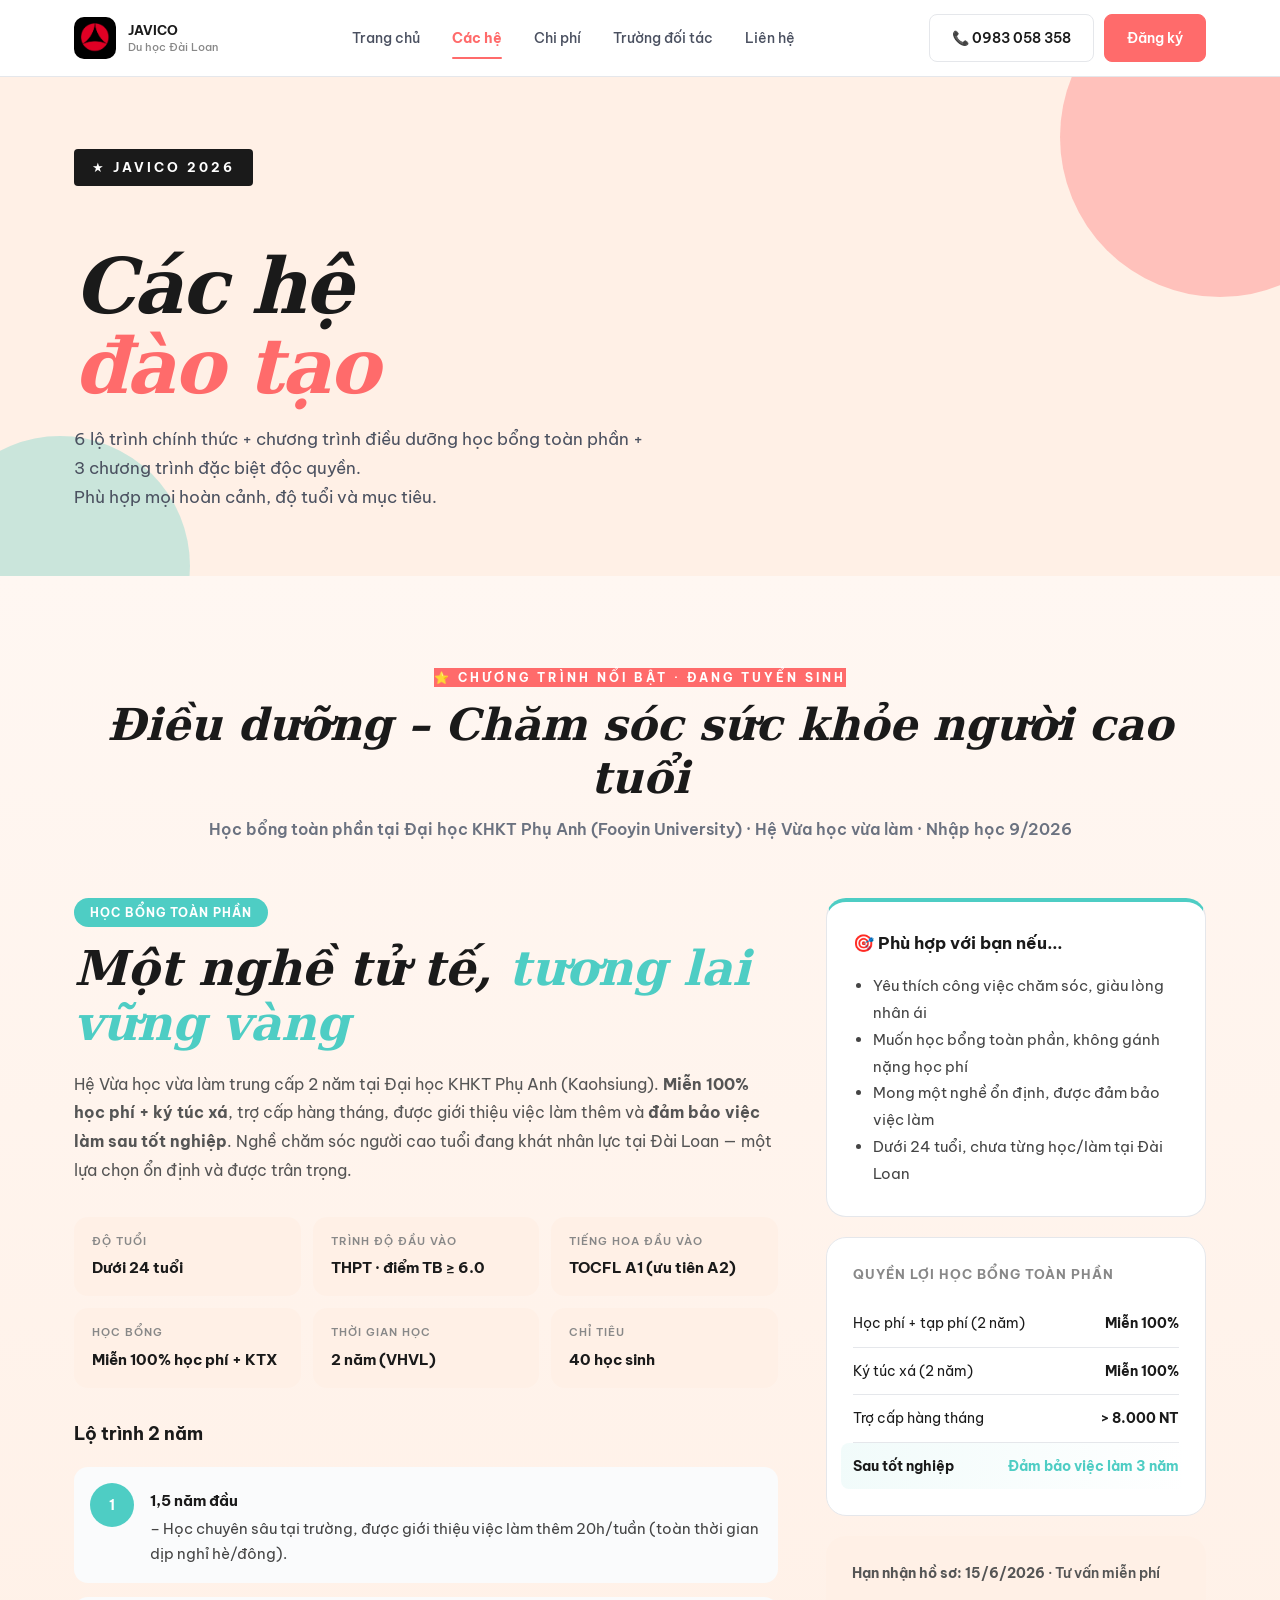
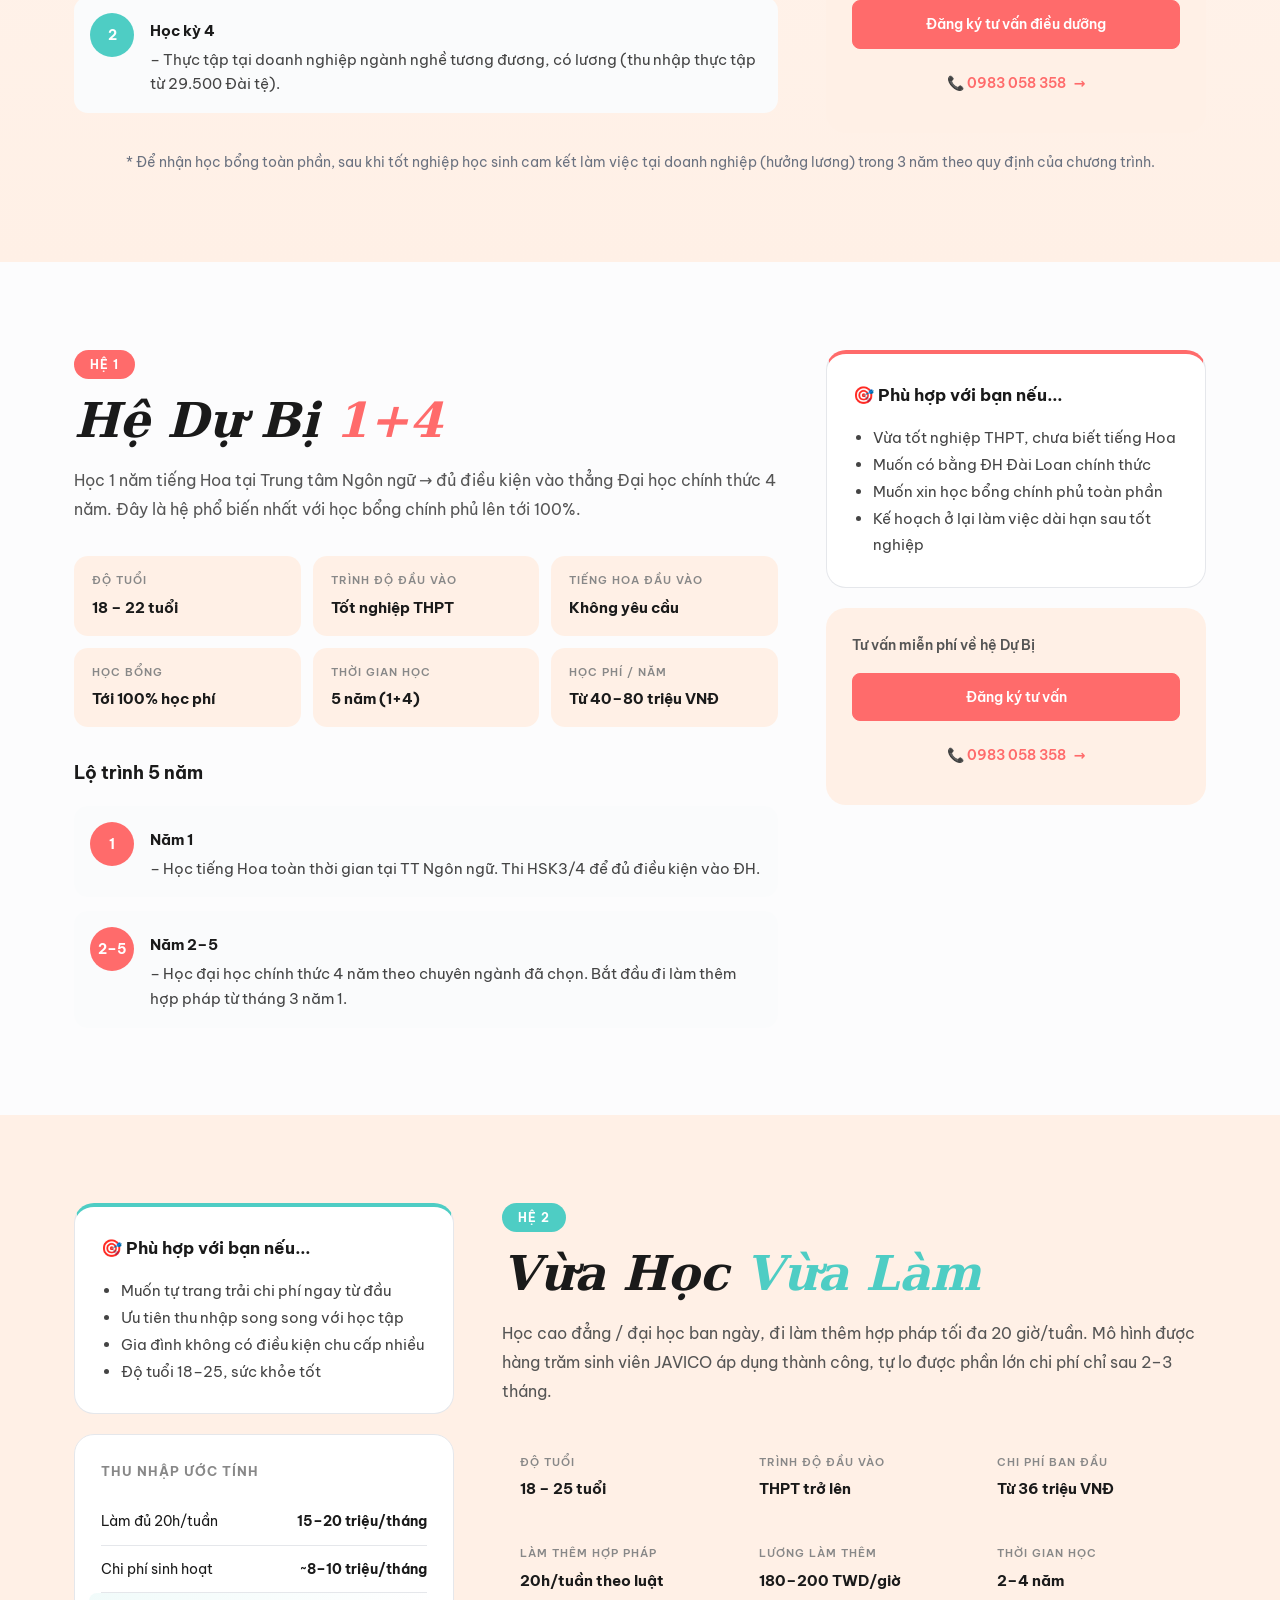
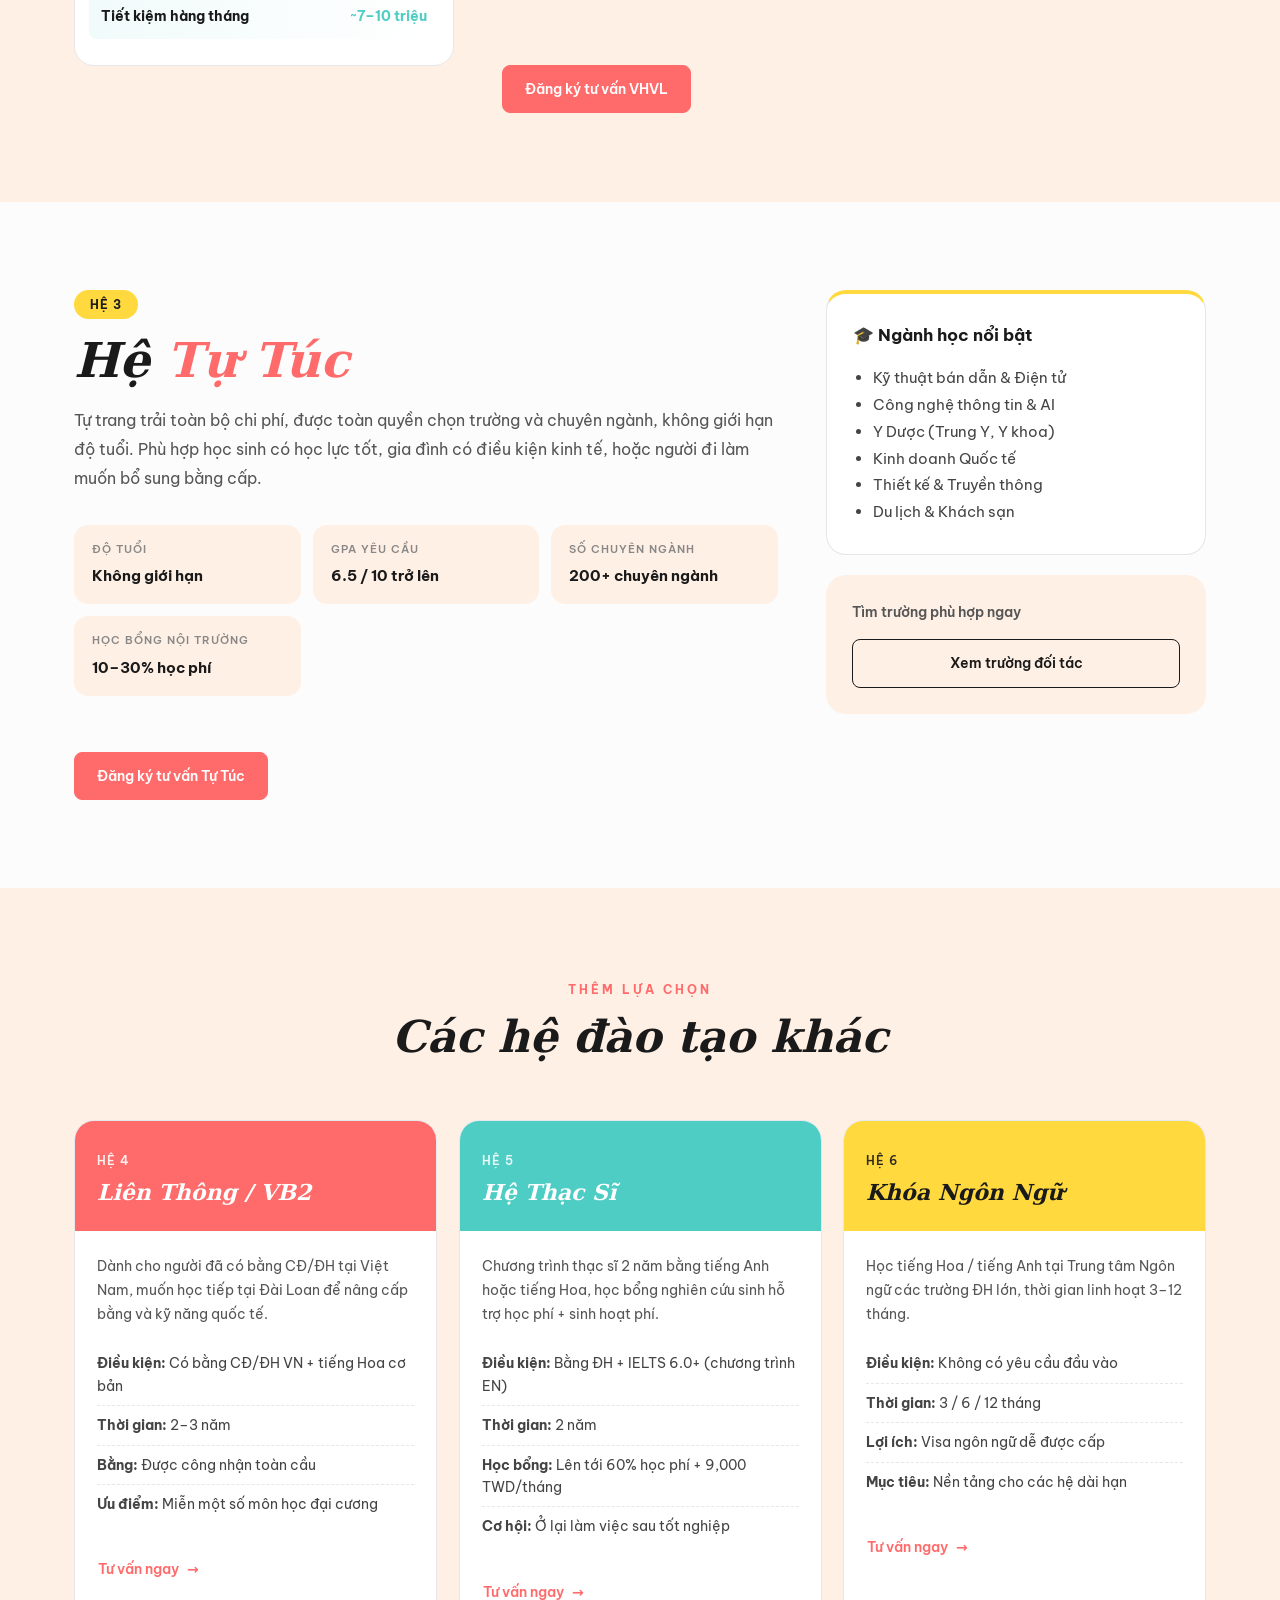
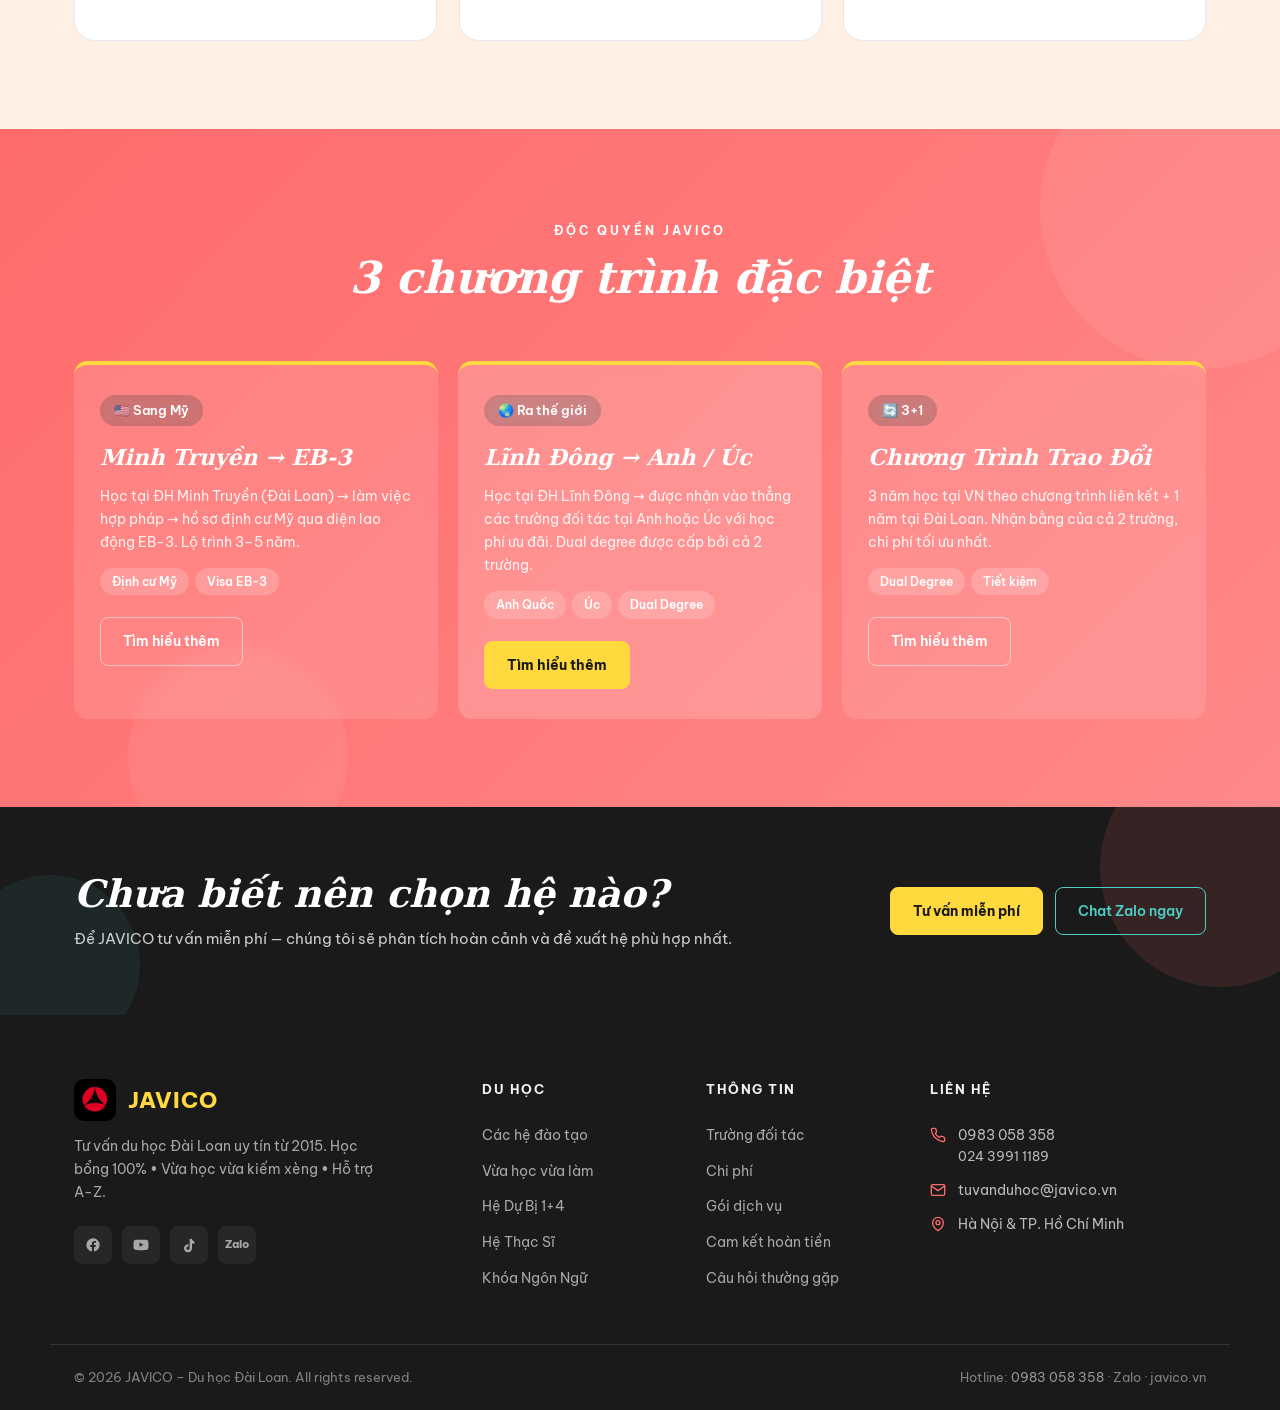
==== commit db68725a: "feat: thêm chương trình Điều dưỡng học bổng toàn phần (ĐH Phụ Anh) vào trang Các hệ đào tạo" ====
--- a/cac-he.html
+++ b/cac-he.html
@@ -4,7 +4,7 @@
 <meta charset="UTF-8">
 <meta name="viewport" content="width=device-width, initial-scale=1.0">
 <title>Các Hệ Đào Tạo Du Học Đài Loan – JAVICO</title>
-<meta name="description" content="6 hệ đào tạo du học Đài Loan: Dự Bị 1+4, Vừa Học Vừa Làm, Tự Túc, Liên Thông, Thạc Sĩ, Ngôn Ngữ. Tư vấn miễn phí tại JAVICO.">
+<meta name="description" content="Các hệ đào tạo du học Đài Loan: Điều dưỡng học bổng toàn phần (ĐH Phụ Anh), Dự Bị 1+4, Vừa Học Vừa Làm, Tự Túc, Liên Thông, Thạc Sĩ, Ngôn Ngữ. Tư vấn miễn phí tại JAVICO.">
 <link rel="preconnect" href="https://fonts.googleapis.com">
 <link rel="preconnect" href="https://fonts.gstatic.com" crossorigin>
 <link href="https://fonts.googleapis.com/css2?family=Be+Vietnam+Pro:ital,wght@0,400;0,500;0,600;0,700;0,800;1,700;1,800&display=swap" rel="stylesheet">
@@ -21,7 +21,91 @@
   <div class="container page-hero-inner">
     <div class="badge-top">★ JAVICO 2026</div>
     <h1 class="page-hero-title">Các hệ<br><em>đào tạo</em></h1>
-    <p class="page-hero-sub">6 lộ trình chính thức + 3 chương trình đặc biệt độc quyền.<br>Phù hợp mọi hoàn cảnh, độ tuổi và mục tiêu.</p>
+    <p class="page-hero-sub">6 lộ trình chính thức + chương trình điều dưỡng học bổng toàn phần + 3 chương trình đặc biệt độc quyền.<br>Phù hợp mọi hoàn cảnh, độ tuổi và mục tiêu.</p>
+  </div>
+</section>
+
+<!-- ============================================================
+     ⭐ NỔI BẬT — ĐIỀU DƯỠNG / CHĂM SÓC SỨC KHỎE NGƯỜI CAO TUỔI (ĐH PHỤ ANH)
+============================================================ -->
+<section class="section" id="dieu-duong" style="background:linear-gradient(180deg,#FFF7F2,var(--cream));">
+  <div class="container">
+    <div class="section-head">
+      <div class="section-label" style="background:var(--coral);color:#fff;">⭐ Chương trình nổi bật · Đang tuyển sinh</div>
+      <h2 class="section-title">Điều dưỡng – Chăm sóc sức khỏe người cao tuổi</h2>
+      <p style="color:var(--muted);font-weight:600;margin-top:6px;">Học bổng toàn phần tại Đại học KHKT Phụ Anh (Fooyin University) · Hệ Vừa học vừa làm · Nhập học 9/2026</p>
+    </div>
+
+    <div class="he-detail-grid">
+      <div class="he-detail-content">
+        <div class="he-badge" style="background:var(--mint);color:white;">Học bổng toàn phần</div>
+        <h2 class="he-title">Một nghề tử tế, <span style="color:var(--mint);">tương lai vững vàng</span></h2>
+        <p class="he-desc">Hệ Vừa học vừa làm trung cấp 2 năm tại Đại học KHKT Phụ Anh (Kaohsiung). <strong>Miễn 100% học phí + ký túc xá</strong>, trợ cấp hàng tháng, được giới thiệu việc làm thêm và <strong>đảm bảo việc làm sau tốt nghiệp</strong>. Nghề chăm sóc người cao tuổi đang khát nhân lực tại Đài Loan — một lựa chọn ổn định và được trân trọng.</p>
+
+        <div class="he-info-grid">
+          <div class="he-info-item">
+            <span class="he-info-label">Độ tuổi</span>
+            <span class="he-info-val">Dưới 24 tuổi</span>
+          </div>
+          <div class="he-info-item">
+            <span class="he-info-label">Trình độ đầu vào</span>
+            <span class="he-info-val">THPT · điểm TB ≥ 6.0</span>
+          </div>
+          <div class="he-info-item">
+            <span class="he-info-label">Tiếng Hoa đầu vào</span>
+            <span class="he-info-val">TOCFL A1 (ưu tiên A2)</span>
+          </div>
+          <div class="he-info-item">
+            <span class="he-info-label">Học bổng</span>
+            <span class="he-info-val">Miễn 100% học phí + KTX</span>
+          </div>
+          <div class="he-info-item">
+            <span class="he-info-label">Thời gian học</span>
+            <span class="he-info-val">2 năm (VHVL)</span>
+          </div>
+          <div class="he-info-item">
+            <span class="he-info-label">Chỉ tiêu</span>
+            <span class="he-info-val">40 học sinh</span>
+          </div>
+        </div>
+
+        <div class="he-steps">
+          <h3>Lộ trình 2 năm</h3>
+          <div class="step-list">
+            <div class="step-item"><span class="step-num" style="background:var(--mint);">1</span><div><strong>1,5 năm đầu</strong> – Học chuyên sâu tại trường, được giới thiệu việc làm thêm 20h/tuần (toàn thời gian dịp nghỉ hè/đông).</div></div>
+            <div class="step-item"><span class="step-num" style="background:var(--mint);">2</span><div><strong>Học kỳ 4</strong> – Thực tập tại doanh nghiệp ngành nghề tương đương, có lương (thu nhập thực tập từ 29.500 Đài tệ).</div></div>
+          </div>
+        </div>
+      </div>
+
+      <div class="he-detail-side">
+        <div class="he-highlight-box" style="border-top:4px solid var(--mint);">
+          <h3>🎯 Phù hợp với bạn nếu...</h3>
+          <ul>
+            <li>Yêu thích công việc chăm sóc, giàu lòng nhân ái</li>
+            <li>Muốn học bổng toàn phần, không gánh nặng học phí</li>
+            <li>Mong một nghề ổn định, được đảm bảo việc làm</li>
+            <li>Dưới 24 tuổi, chưa từng học/làm tại Đài Loan</li>
+          </ul>
+        </div>
+        <div class="he-income-box">
+          <h4>Quyền lợi học bổng toàn phần</h4>
+          <div class="income-row"><span>Học phí + tạp phí (2 năm)</span><strong>Miễn 100%</strong></div>
+          <div class="income-row"><span>Ký túc xá (2 năm)</span><strong>Miễn 100%</strong></div>
+          <div class="income-row"><span>Trợ cấp hàng tháng</span><strong>&gt; 8.000 NT</strong></div>
+          <div class="income-row income-row-net"><span>Sau tốt nghiệp</span><strong style="color:var(--mint);">Đảm bảo việc làm 3 năm</strong></div>
+        </div>
+        <div class="he-cta-box">
+          <p><strong>Hạn nhận hồ sơ: 15/6/2026</strong> · Tư vấn miễn phí</p>
+          <a href="dang-ky.html" class="btn btn-primary btn-block">Đăng ký tư vấn điều dưỡng</a>
+          <a href="tel:0983058358" class="btn btn-ghost btn-block">📞 0983 058 358</a>
+        </div>
+      </div>
+    </div>
+
+    <p style="text-align:center;color:var(--muted);font-size:14px;margin-top:18px;">
+      * Để nhận học bổng toàn phần, sau khi tốt nghiệp học sinh cam kết làm việc tại doanh nghiệp (hưởng lương) trong 3 năm theo quy định của chương trình.
+    </p>
   </div>
 </section>
 
--- a/css/style.css
+++ b/css/style.css
@@ -1907,3 +1907,475 @@
   .testi-card { padding: 24px 20px; }
   .price-card { padding: 28px 22px; }
 }
+
+/* =====================================================
+   EDITORIAL ENHANCEMENTS — v2.1 (05/2026)
+   Bổ sung motif editorial cho hero & các section trọng tâm.
+   Tham chiếu: /templates/key-visual.html
+   ===================================================== */
+
+/* ---- 1. Hero stamp character 臺 (CJK backdrop) ---- */
+.hero-stamp-char {
+  position: absolute;
+  top: -40px; right: 4%;
+  font-family: 'Noto Serif TC', 'Songti SC', 'STSong', serif;
+  font-weight: 900;
+  color: var(--mint);
+  font-size: clamp(360px, 48vw, 620px);
+  line-height: 1;
+  opacity: .35;
+  z-index: 1;
+  user-select: none;
+  pointer-events: none;
+}
+.hero-stamp-overlay {
+  position: absolute;
+  top: -40px; right: 4%;
+  width: clamp(360px, 48vw, 620px);
+  height: clamp(360px, 48vw, 620px);
+  background-image: radial-gradient(circle at center, var(--cream) 1.4px, transparent 1.8px);
+  background-size: 10px 10px;
+  opacity: .5;
+  z-index: 1;
+  pointer-events: none;
+}
+
+/* ---- 2. Halftone dot patterns ---- */
+.hero-halftone {
+  position: absolute;
+  color: var(--coral);
+  opacity: .5;
+  background-image: radial-gradient(circle at center, currentColor 1.4px, transparent 1.7px);
+  background-size: 14px 14px;
+  -webkit-mask-image: radial-gradient(ellipse at center, #000 35%, transparent 75%);
+          mask-image: radial-gradient(ellipse at center, #000 35%, transparent 75%);
+  z-index: 1;
+  pointer-events: none;
+}
+.hero-halftone.tm { top: 32px; left: clamp(280px, 30%, 460px); width: 280px; height: 130px; }
+.hero-halftone.br { bottom: 32px; right: clamp(220px, 24%, 380px); width: 240px; height: 110px; opacity: .42; }
+
+/* ---- 3. Hand-drawn annotation "ở ĐÀI BẮC" ---- */
+.hero-annot {
+  position: absolute;
+  font-family: 'Caveat', 'Be Vietnam Pro', cursive;
+  font-weight: 700;
+  color: var(--ink);
+  font-size: clamp(28px, 3vw, 44px);
+  line-height: 1;
+  transform: rotate(-5deg);
+  z-index: 6;
+  pointer-events: none;
+}
+.hero-annot .pre { font-size: .7em; font-style: italic; margin-right: 4px; }
+.hero-annot svg {
+  position: absolute;
+  inset: -10px -16px -16px -12px;
+  width: calc(100% + 28px); height: calc(100% + 26px);
+  pointer-events: none;
+}
+.hero-annot::before {
+  content: '';
+  position: absolute;
+  top: -14px; left: 12px;
+  width: 12px; height: 16px;
+  border-left: 3px solid var(--ink);
+  border-radius: 4px;
+  transform: rotate(20deg);
+}
+
+/* ---- 4. Editorial scribbles (asterisks + arrows) ---- */
+.hero-scribble {
+  position: absolute;
+  color: var(--ink);
+  font-family: 'Caveat', cursive;
+  font-weight: 700;
+  z-index: 5;
+  pointer-events: none;
+  user-select: none;
+}
+.hero-scribble.s-1 { top: 16%; left: 4%; font-size: 28px; transform: rotate(15deg); }
+.hero-scribble.s-2 { top: 30%; right: 28%; font-size: 24px; color: var(--coral); transform: rotate(-20deg); }
+.hero-scribble.s-3 { bottom: 22%; left: 8%; font-size: 22px; transform: rotate(30deg); }
+
+/* ---- 5. Smoother hand-drawn wavy (replaces the zigzag) ---- */
+.wavy-line-smooth {
+  display: inline-block;
+  width: 100%; max-width: 480px; height: 22px;
+  margin: -4px 0 0;
+}
+
+/* ---- 6. Yellow circle stamp tagline ---- */
+.hero-circle-stamp {
+  position: absolute;
+  width: 180px; height: 180px;
+  background: var(--yellow); color: var(--ink);
+  border-radius: 50%;
+  display: grid; place-items: center;
+  text-align: center;
+  transform: rotate(-8deg);
+  font-family: var(--font-sans);
+  font-weight: 800;
+  text-transform: uppercase;
+  letter-spacing: 1px;
+  font-size: 12px;
+  line-height: 1.4;
+  padding: 24px;
+  z-index: 7;
+}
+.hero-circle-stamp::before {
+  content: '';
+  position: absolute; inset: 8px;
+  border: 2px dashed rgba(0,0,0,.4);
+  border-radius: 50%;
+}
+.hero-circle-stamp strong {
+  display: block;
+  color: var(--coral);
+  margin-top: 4px;
+  font-weight: 900;
+  font-size: 14px;
+}
+
+/* ---- 7. Display headline italic (heavier, condensed) ---- */
+.hero-title.editorial {
+  font-family: 'Playfair Display', Georgia, serif;
+  font-style: italic;
+  font-weight: 800;
+  letter-spacing: -2px;
+}
+.hero-title.editorial em { font-style: italic; }
+
+/* ---- Responsive guardrails for editorial overlays (v2.1 legacy) ---- */
+@media (max-width: 768px) {
+  .hero-stamp-char,
+  .hero-stamp-overlay { opacity: .22; right: -10%; }
+  .hero-halftone.br { display: none; }
+  .hero-annot { display: none; }
+  .hero-circle-stamp { display: none; }
+  .hero-scribble.s-2 { display: none; }
+}
+@media (max-width: 480px) {
+  .hero-halftone { display: none; }
+  .hero-scribble { display: none; }
+}
+
+/* =====================================================
+   HERO EDITORIAL v3.0 — 2-column layout w/ PNG assets
+   Reference: JAVICO 2026 — CONNECT/COLLABORATE/CREATE FUTURE
+   ===================================================== */
+
+/* Background Taipei silhouette (very subtle) */
+.hero-editorial { padding: 0; }
+.hero-editorial .hero-bg-img {
+  position: absolute; inset: 0;
+  background: url('https://images.unsplash.com/photo-1470093851219-69951fcbb533?auto=format&fit=crop&w=1600&q=50') center/cover no-repeat;
+  opacity: .05;
+  z-index: 0;
+}
+
+/* === Main 2-col grid === */
+.hero-editorial .hero-grid {
+  position: relative; z-index: 2;
+  max-width: 1280px;
+  margin: 0 auto;
+  padding: 80px var(--gap) 40px;
+  display: grid;
+  grid-template-columns: 1.05fr 1fr;
+  gap: 40px;
+  align-items: center;
+}
+
+/* === Left column === */
+.hero-editorial .hero-text {
+  position: relative;
+  padding-right: 12px;
+}
+.hero-editorial .hero-text .badge-top { margin-bottom: 28px; }
+.hero-editorial .hero-title {
+  font-size: clamp(54px, 8vw, 124px);
+  letter-spacing: -3px;
+  line-height: 1.0;
+}
+.hero-editorial .hero-sub {
+  font-size: clamp(16px, 1.5vw, 20px);
+  margin: 22px 0 28px;
+}
+.hero-editorial .hero-stickers { margin-bottom: 28px; }
+
+/* === Right column — visual composition === */
+.hero-visual {
+  position: relative;
+  height: clamp(440px, 56vw, 620px);
+  background: var(--cream);
+  border-radius: 22px;
+  overflow: hidden;
+  border: 1px solid rgba(0,0,0,.04);
+  box-shadow: 0 24px 60px -28px rgba(0,0,0,.18);
+}
+
+/* 臺 stamp character (huge, mint, behind everything) */
+.hv-stamp-char {
+  position: absolute;
+  top: -8%; left: 50%;
+  transform: translateX(-50%);
+  font-family: 'Noto Serif TC', 'Songti SC', 'STSong', serif;
+  font-weight: 900;
+  color: var(--mint);
+  font-size: clamp(380px, 60vw, 580px);
+  line-height: 1;
+  opacity: .28;
+  z-index: 1;
+  user-select: none;
+  pointer-events: none;
+}
+
+/* Sun disk — coral circle top-left */
+.hv-sun {
+  position: absolute;
+  top: -60px; left: -60px;
+  width: 220px; height: 220px;
+  background: var(--coral);
+  border-radius: 50%;
+  opacity: .92;
+  z-index: 2;
+}
+
+/* Halftone overlay top-right corner of visual */
+.hv-halftone {
+  position: absolute;
+  top: 30px; right: 30px;
+  width: 180px; height: 100px;
+  color: var(--coral);
+  background-image: radial-gradient(circle at center, currentColor 1.5px, transparent 1.8px);
+  background-size: 11px 11px;
+  -webkit-mask-image: radial-gradient(ellipse at center, #000 40%, transparent 75%);
+          mask-image: radial-gradient(ellipse at center, #000 40%, transparent 75%);
+  opacity: .55;
+  z-index: 3;
+}
+
+/* Inline SVG decorative elements (replaces all PNGs) */
+.hv-svg {
+  position: absolute;
+  pointer-events: none;
+  user-select: none;
+  display: block;
+  height: auto;
+}
+
+/* Doodles z-index 4 */
+.hv-svg.hv-wavy {
+  bottom: 36%; left: 6%;
+  width: 36%; max-width: 240px;
+  transform: rotate(-3deg);
+  z-index: 4;
+}
+.hv-svg.hv-curl {
+  top: 14%; right: 8%;
+  width: 90px;
+  transform: rotate(8deg);
+  z-index: 4;
+}
+.hv-svg.hv-aster {
+  top: 10%; right: 32%;
+  width: 44px; height: 44px;
+  transform: rotate(15deg);
+  z-index: 4;
+}
+.hv-svg.hv-dots {
+  bottom: 30%; right: 10%;
+  width: 72px;
+  z-index: 4;
+}
+
+/* Landmarks z-index 5 */
+.hv-svg.hv-cks {
+  bottom: 0; left: 4%;
+  width: 52%; max-width: 320px;
+  z-index: 5;
+  filter: drop-shadow(0 8px 18px rgba(0,0,0,.12));
+}
+.hv-svg.hv-taipei101 {
+  bottom: 0; right: 4%;
+  width: 18%; max-width: 90px;
+  z-index: 5;
+  filter: drop-shadow(0 8px 18px rgba(0,0,0,.14));
+}
+
+/* Birds (SVG arcs) z-index 6 */
+.hv-svg.hv-bird {
+  width: 36px;
+  z-index: 6;
+}
+.hv-svg.hv-bird.b1 { top: 18%; left: 22%; transform: rotate(-18deg); }
+.hv-svg.hv-bird.b2 { top: 26%; left: 36%; transform: rotate(-6deg); width: 28px; }
+.hv-svg.hv-bird.b3 { top: 16%; right: 42%; transform: rotate(10deg); width: 24px; }
+
+/* Visa stamp z-index 7 */
+.hv-svg.hv-visa-stamp {
+  top: 18px; left: 50%;
+  width: 110px;
+  transform: translateX(-50%) rotate(-10deg);
+  z-index: 7;
+}
+
+/* Yellow circle stamp positioned bottom-right inside visual */
+.hero-editorial .hv-stamp {
+  position: absolute;
+  bottom: 24px; right: 24px;
+  width: 168px; height: 168px;
+  font-size: 11px;
+  z-index: 8;
+  padding: 22px;
+  line-height: 1.45;
+  box-shadow: 0 10px 28px -12px rgba(0,0,0,.25);
+}
+.hero-editorial .hv-stamp strong {
+  font-size: 22px;
+  letter-spacing: 0;
+  display: block;
+  margin: 4px 0;
+}
+
+/* (legacy .hv-visa-stamp PNG rule removed — replaced by .hv-svg.hv-visa-stamp above) */
+
+/* === Full-width black stat bar === */
+.hero-statbar {
+  position: relative; z-index: 2;
+  background: var(--black);
+  color: #fff;
+  margin-top: 0;
+}
+.hero-statbar-inner {
+  max-width: 1280px;
+  margin: 0 auto;
+  padding: 28px var(--gap);
+  display: grid;
+  grid-template-columns: repeat(4, 1fr);
+  gap: 0;
+}
+.hs-card {
+  padding: 6px 28px;
+  border-right: 1px solid rgba(255,255,255,.12);
+  display: flex; flex-direction: column; gap: 4px;
+}
+.hs-card:last-child { border-right: 0; }
+.hs-card strong {
+  font-family: 'Playfair Display', Georgia, serif;
+  font-style: italic;
+  font-weight: 800;
+  font-size: clamp(36px, 4vw, 56px);
+  line-height: 1;
+  color: #fff;
+  letter-spacing: -1px;
+}
+.hs-card strong em {
+  color: var(--coral);
+  font-style: italic;
+  font-weight: 800;
+}
+.hs-card span {
+  font-size: 12px;
+  font-weight: 500;
+  letter-spacing: .5px;
+  color: rgba(255,255,255,.72);
+  line-height: 1.4;
+}
+.hs-card.hs-card-accent strong { color: var(--yellow); }
+
+/* === Coral CTA banner === */
+.hero-cta-banner {
+  position: relative; z-index: 2;
+  display: flex; align-items: center; justify-content: center;
+  gap: 18px;
+  background: var(--coral);
+  color: #fff;
+  padding: 22px var(--gap);
+  font-family: 'Playfair Display', Georgia, serif;
+  font-style: italic;
+  font-weight: 800;
+  font-size: clamp(18px, 2.4vw, 30px);
+  letter-spacing: -.5px;
+  text-decoration: none;
+  text-align: center;
+  transition: background .2s var(--ease-out);
+}
+.hero-cta-banner:hover { background: var(--coral-2, #E85555); }
+.hero-cta-banner .hcb-arrow {
+  font-family: var(--font-sans);
+  font-weight: 800;
+  font-size: 1.3em;
+  font-style: normal;
+  transition: transform .2s var(--ease-out);
+}
+.hero-cta-banner:hover .hcb-arrow { transform: translateX(6px); }
+
+/* === Footer metadata strip === */
+.hero-footmeta {
+  position: relative; z-index: 2;
+  background: var(--cream);
+  display: flex; align-items: center; justify-content: center;
+  gap: 32px;
+  padding: 16px var(--gap);
+  font-size: 13px;
+  font-weight: 500;
+  color: var(--ink);
+  letter-spacing: .3px;
+  border-top: 1px solid rgba(0,0,0,.06);
+  flex-wrap: wrap;
+}
+.hero-footmeta span { display: inline-flex; align-items: center; gap: 6px; }
+
+/* === Responsive: stack to single column on tablet/mobile === */
+@media (max-width: 1024px) {
+  .hero-editorial .hero-grid {
+    grid-template-columns: 1fr;
+    gap: 32px;
+    padding: 56px var(--gap) 32px;
+  }
+  .hero-visual {
+    height: clamp(380px, 70vw, 520px);
+    max-width: 640px;
+    margin: 0 auto;
+    width: 100%;
+  }
+  .hero-statbar-inner { grid-template-columns: repeat(2, 1fr); gap: 18px 0; }
+  .hs-card { padding: 10px 22px; }
+  .hs-card:nth-child(2) { border-right: 0; }
+  .hs-card:nth-child(1), .hs-card:nth-child(2) {
+    border-bottom: 1px solid rgba(255,255,255,.12);
+    padding-bottom: 18px;
+  }
+  .hs-card:nth-child(3), .hs-card:nth-child(4) { padding-top: 18px; }
+}
+@media (max-width: 720px) {
+  .hero-editorial .hero-text { padding-right: 0; }
+  .hero-visual { height: 380px; border-radius: 18px; }
+  .hv-stamp-char { font-size: 280px; top: -4%; }
+  .hv-sun { width: 140px; height: 140px; top: -40px; left: -40px; }
+  .hv-cks { width: 50%; max-width: 220px; }
+  .hv-taipei101 { width: 32%; max-width: 130px; }
+  .hero-editorial .hv-stamp {
+    width: 120px; height: 120px;
+    bottom: 14px; right: 14px;
+    font-size: 9px; padding: 14px;
+  }
+  .hero-editorial .hv-stamp strong { font-size: 15px; }
+  .hv-svg.hv-visa-stamp { width: 72px; }
+  .hv-svg.hv-dots { display: none; }
+  .hv-svg.hv-aster { width: 36px; height: 36px; }
+  .hv-svg.hv-curl { width: 60px; }
+  .hv-halftone { width: 110px; height: 60px; }
+  .hv-svg.hv-bird.b3 { display: none; }
+  .hero-cta-banner { font-size: 16px; padding: 18px var(--gap); }
+  .hero-footmeta { gap: 14px 18px; font-size: 12px; padding: 14px var(--gap); }
+}
+@media (max-width: 480px) {
+  .hero-statbar-inner { grid-template-columns: 1fr; padding: 18px var(--gap); }
+  .hs-card { padding: 14px 0 !important; border-right: 0 !important; border-bottom: 1px solid rgba(255,255,255,.12); }
+  .hs-card:last-child { border-bottom: 0; }
+  .hero-cta-banner { gap: 10px; font-size: 14px; }
+  .hv-svg.hv-bird, .hv-svg.hv-dots { display: none; }
+}
+
